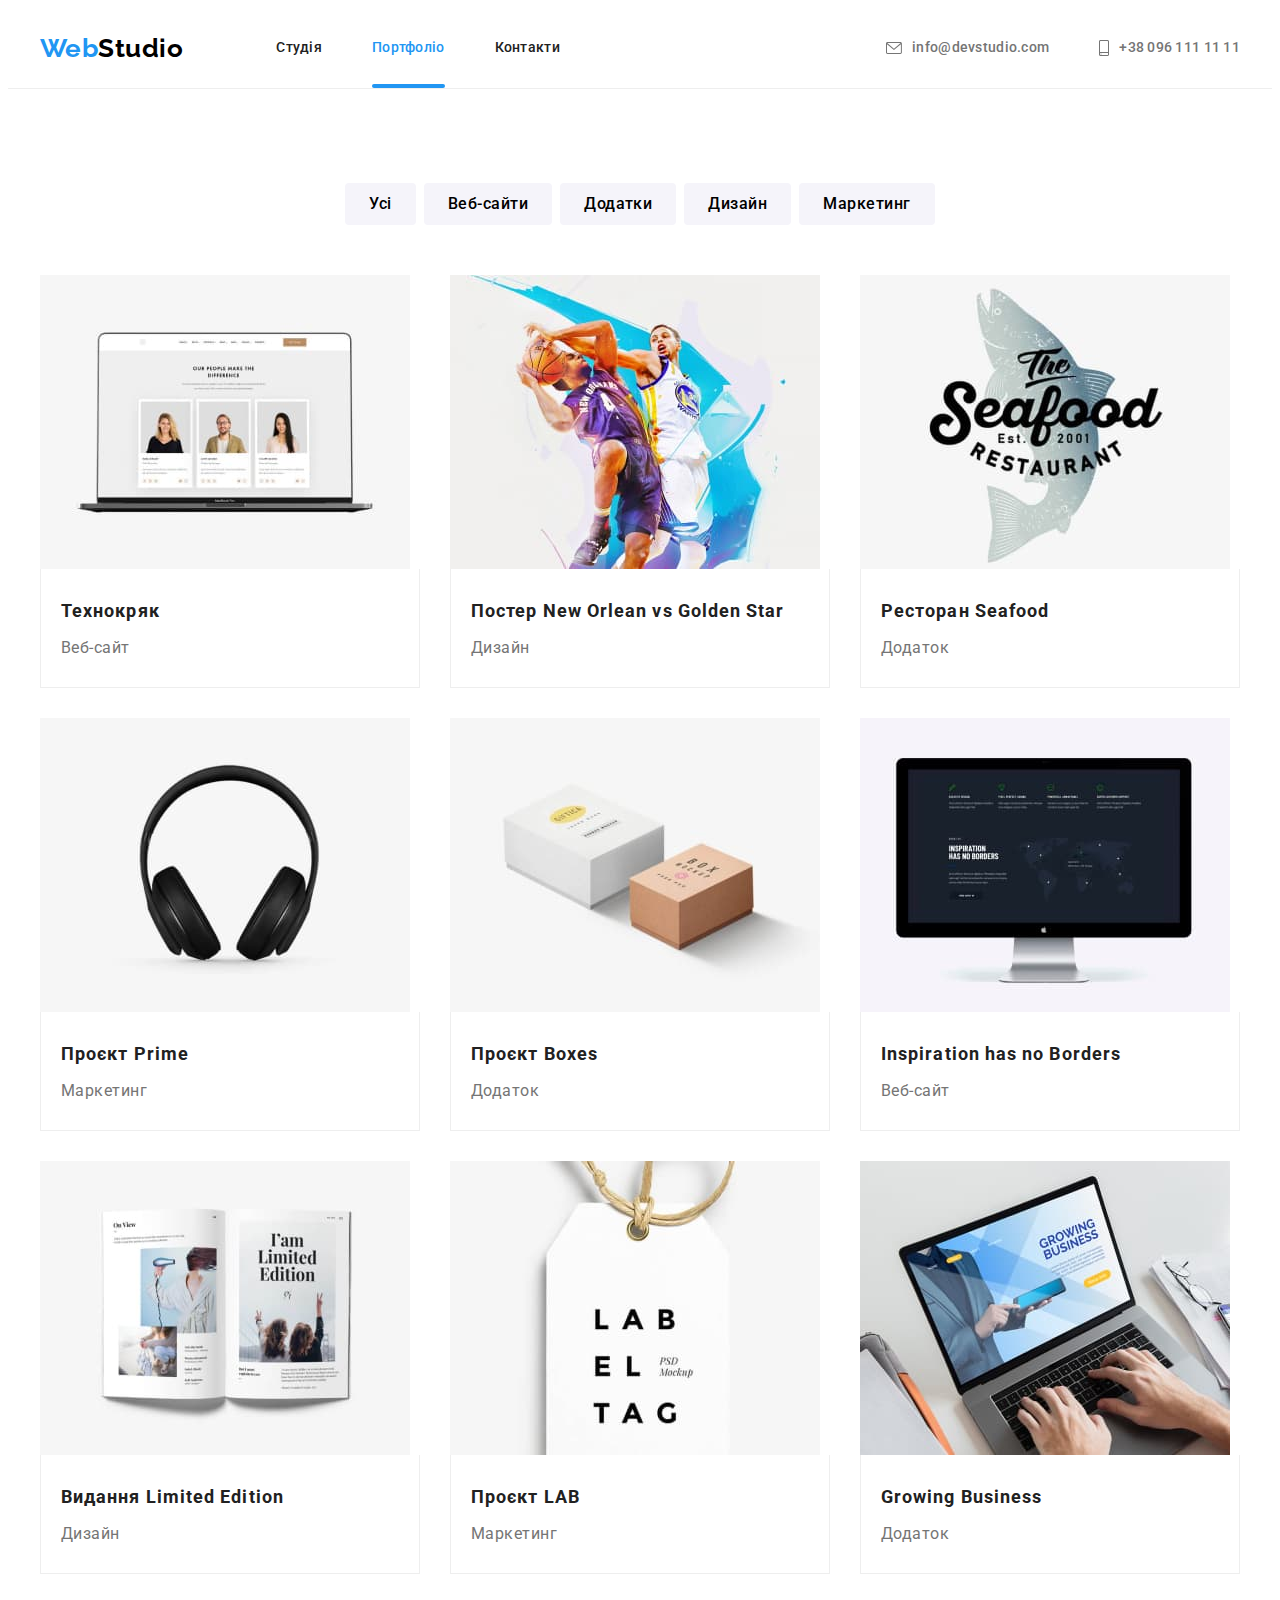
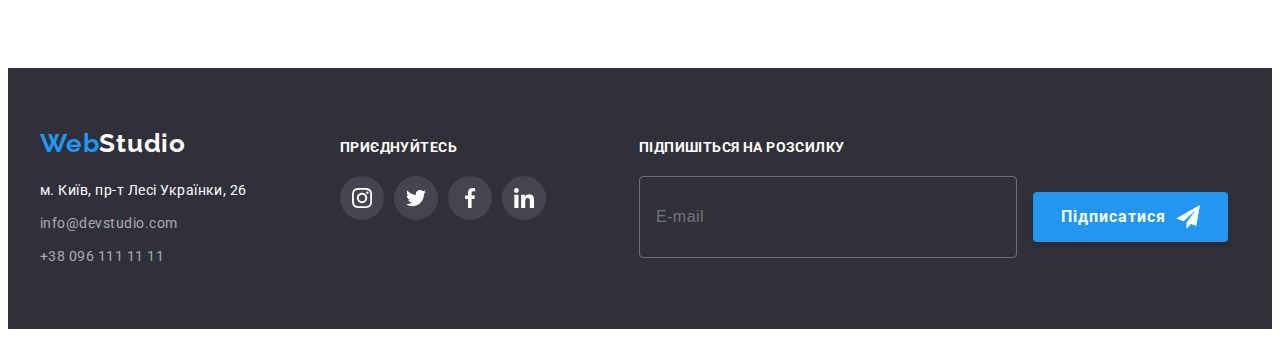
==== portfolio.html @ 362ae3f8 "HW-8" ====
<!DOCTYPE html>
<html lang="uk">
  <head>
    <meta charset="UTF-8" />
    <meta http-equiv="X-UA-Compatible" content="IE=edge" />
    <meta name="viewport" content="width=device-width, initial-scale=1.0" />
    <title>Портфоліо</title>
    <link rel="preconnect" href="https://fonts.gstatic.com" crossorigin />
    <link
      href="https://fonts.googleapis.com/css2?family=Raleway:wght@400;700&family=Roboto:wght@400;500;700;900&display=swap"
      rel="stylesheet"
    />
    <link
      rel="stylesheet"
      href="https://cdnjs.cloudflare.com/ajax/libs/modern-normalize/1.1.0/modern-normalize.min.css"
      integrity="sha512-wpPYUAdjBVSE4KJnH1VR1HeZfpl1ub8YT/NKx4PuQ5NmX2tKuGu6U/JRp5y+Y8XG2tV+wKQpNHVUX03MfMFn9Q=="
      crossorigin="anonymous"
      referrerpolicy="no-referrer"
    />
    <!-- <link rel="stylesheet" href="./css/styles.css" /> -->
    <link rel="stylesheet" href="./css/main.min.css">
  </head>
  <body>
    <header class="header portfolio-header">
      <div class="container main-nav">
        <nav class="site-nav">
          <a href="./index.html" class="logo-header"
            ><span class="logo-web">Web</span>Studio</a
          >
          <ul class="nav-list list">
            <li class="nav-item">
              <a href="./index.html" class="link">Студія</a>
            </li>
            <li class="nav-item">
              <a href="./portfolio.html" class="link current-page current"
                >Портфоліо</a
              >
            </li>
            <li class="nav-item"><a href="#" class="link">Контакти</a></li>
          </ul>
        </nav>

        <ul class="contact-nav list">
          <li class="con-nav-item icon-mail">
            <a href="mailto:info@devstudio.com" class="contact-link link">
              <svg class="contact-icon-mail" width="16" height="12">
                <use href="./images/icons.svg#icon-envelope"></use>
              </svg>
              info@devstudio.com</a
            >
          </li>
          <li class="con-nav-item icon-phone">
            <a href="tel:+380961111111" class="contact-link link">
              <svg class="contact-icon-phone" width="10" height="16">
                <use href="./images/icons.svg#icon-smartphone"></use>
              </svg>
              +38 096 111 11 11</a
            >
          </li>
        </ul>
      </div>
    </header>

    <main>
      <section class="portfolio">
        <div class="container">
          <h1 class="visually-hidden">portfolio</h1>
          <ul class="portfolio-list-btn list">
            <li class="portfolio-item-btn">
              <button type="button" class="portfolio-btn">Усі</button>
            </li>
            <li class="portfolio-item-btn">
              <button type="button" class="portfolio-btn">Веб-сайти</button>
            </li>
            <li class="portfolio-item-btn">
              <button type="button" class="portfolio-btn">Додатки</button>
            </li>
            <li class="portfolio-item-btn">
              <button type="button" class="portfolio-btn">Дизайн</button>
            </li>
            <li class="portfolio-item-btn">
              <button type="button" class="portfolio-btn">Маркетинг</button>
            </li>
          </ul>
          <ul class="portfolio-list list">
            <li class="portfolio-item">
              <a href="#" class="portfolio-link">
                <div class="portfolio-text-wrap">
                  <img
                    src="./images/portfolio_jpeg_1.jpg"
                    alt="Фото ноутбука з відкритим сайтом"
                    width="370"
                    height="294"
                  />
                  <p class="portfolio-text-item">
                    Ресурс пропонує комплексні пропозиції з різним рівнем
                    функціоналу та сервісів. Все це дозволить відвідувачу
                    отримати вичерпні відомості про компанію чи приватну особу.
                  </p>
                </div>
                <div class="img-description">
                  <h2 class="portfolio-title">Технокряк</h2>
                  <p class="portfolio-text">Веб-сайт</p>
                </div>
              </a>
            </li>
            <li class="portfolio-item">
              <a href="#" class="portfolio-link">
                <div class="portfolio-text-wrap">
                  <img
                    src="./images/portfolio_jpeg_2.jpg"
                    alt="Фото граючих баскетболистів"
                    width="370"
                    height="294"
                  />
                  <p class="portfolio-text-item">
                    Ресурс пропонує комплексні пропозиції з різним рівнем
                    функціоналу та сервісів. Все це дозволить відвідувачу
                    отримати вичерпні відомості про компанію чи приватну особу.
                  </p>
                </div>

                <div class="img-description">
                  <h2 class="portfolio-title">
                    Постер <span lang="en">New Orlean vs Golden Star</span>
                  </h2>
                  <p class="portfolio-text">Дизайн</p>
                </div>
              </a>
            </li>
            <li class="portfolio-item">
              <a href="#" class="portfolio-link">
                <div class="portfolio-text-wrap">
                  <img
                    src="./images/portfolio_jpeg_3.jpg"
                    alt="Фото бренда Seafood"
                    width="370"
                    height="294"
                  />
                  <p class="portfolio-text-item">
                    Ресурс пропонує комплексні пропозиції з різним рівнем
                    функціоналу та сервісів. Все це дозволить відвідувачу
                    отримати вичерпні відомості про компанію чи приватну особу.
                  </p>
                </div>

                <div class="img-description">
                  <h2 class="portfolio-title">
                    Ресторан <span lang="en">Seafood</span>
                  </h2>
                  <p class="portfolio-text">Додаток</p>
                </div>
              </a>
            </li>
            <li class="portfolio-item">
              <a href="#" class="portfolio-link">
                <div class="portfolio-text-wrap">
                  <img
                    src="./images/portfolio_jpeg_4.jpg"
                    alt="Фото навушників"
                    width="370"
                    height="294"
                  />
                  <p class="portfolio-text-item">
                    Ресурс пропонує комплексні пропозиції з різним рівнем
                    функціоналу та сервісів. Все це дозволить відвідувачу
                    отримати вичерпні відомості про компанію чи приватну особу.
                  </p>
                </div>

                <div class="img-description">
                  <h2 class="portfolio-title">
                    Проєкт <span lang="en">Prime</span>
                  </h2>
                  <p class="portfolio-text">Маркетинг</p>
                </div>
              </a>
            </li>
            <li class="portfolio-item">
              <a href="#" class="portfolio-link">
                <div class="portfolio-text-wrap">
                  <img
                    src="./images/portfolio_jpeg_5.jpg"
                    alt="Фото коробок"
                    width="370"
                    height="294"
                  />
                  <p class="portfolio-text-item">
                    Ресурс пропонує комплексні пропозиції з різним рівнем
                    функціоналу та сервісів. Все це дозволить відвідувачу
                    отримати вичерпні відомості про компанію чи приватну особу.
                  </p>
                </div>

                <div class="img-description">
                  <h2 class="portfolio-title">
                    Проєкт <span lang="en">Boxes</span>
                  </h2>
                  <p class="portfolio-text">Додаток</p>
                </div>
              </a>
            </li>
            <li class="portfolio-item">
              <a href="#" class="portfolio-link">
                <div class="portfolio-text-wrap">
                  <img
                    src="./images/portfolio_jpeg_6.jpg"
                    alt="Фото монитора Apple"
                    width="370"
                    height="294"
                  />
                  <p class="portfolio-text-item">
                    Ресурс пропонує комплексні пропозиції з різним рівнем
                    функціоналу та сервісів. Все це дозволить відвідувачу
                    отримати вичерпні відомості про компанію чи приватну особу.
                  </p>
                </div>

                <div class="img-description">
                  <h2 lang="en" class="portfolio-title">
                    Inspiration has no Borders
                  </h2>
                  <p class="portfolio-text">Веб-сайт</p>
                </div>
              </a>
            </li>
            <li class="portfolio-item">
              <a href="#" class="portfolio-link">
                <div class="portfolio-text-wrap">
                  <img
                    src="./images/portfolio_jpeg_7.jpg"
                    alt="Фото відкритої книги"
                    width="370"
                    height="294"
                  />
                  <p class="portfolio-text-item">
                    Ресурс пропонує комплексні пропозиції з різним рівнем
                    функціоналу та сервісів. Все це дозволить відвідувачу
                    отримати вичерпні відомості про компанію чи приватну особу.
                  </p>
                </div>

                <div class="img-description">
                  <h2 class="portfolio-title">
                    Видання <span lang="en">Limited Edition</span>
                  </h2>
                  <p class="portfolio-text">Дизайн</p>
                </div>
              </a>
            </li>
            <li class="portfolio-item">
              <a href="#" class="portfolio-link">
                <div class="portfolio-text-wrap">
                  <img
                    src="./images/portfolio_jpeg_8.jpg"
                    alt="Фото бирки"
                    width="370"
                    height="294"
                  />
                  <p class="portfolio-text-item">
                    Ресурс пропонує комплексні пропозиції з різним рівнем
                    функціоналу та сервісів. Все це дозволить відвідувачу
                    отримати вичерпні відомості про компанію чи приватну особу.
                  </p>
                </div>

                <div class="img-description">
                  <h2 class="portfolio-title">
                    Проєкт <span lang="en">LAB</span>
                  </h2>
                  <p class="portfolio-text">Маркетинг</p>
                </div>
              </a>
            </li>
            <li class="portfolio-item">
              <a href="#" class="portfolio-link">
                <div class="portfolio-text-wrap">
                  <img
                    src="./images/portfolio_jpeg_9.jpg"
                    alt="Фото ноутбука"
                    width="370"
                    height="294"
                  />
                  <p class="portfolio-text-item">
                    Ресурс пропонує комплексні пропозиції з різним рівнем
                    функціоналу та сервісів. Все це дозволить відвідувачу
                    отримати вичерпні відомості про компанію чи приватну особу.
                  </p>
                </div>

                <div class="img-description">
                  <h2 lang="en" class="portfolio-title">Growing Business</h2>
                  <p class="portfolio-text">Додаток</p>
                </div>
              </a>
            </li>
          </ul>
        </div>
      </section>
    </main>
    <footer class="footer">
      <div class="container footer-container">
        <div>
          <a href="/" class="logo-footer">
            <span class="logo-web">Web</span>Studio
          </a>
          <address class="address">
            <ul class="address-list list">
              <li class="address-item">
                <a
                  href="https://goo.gl/maps/CPtrU1FHBa2aNyZL9"
                  target="_blank"
                  rel="noopener noreferrer nofollow"
                  class="item-address effect"
                  >м. Київ, пр-т Лесі Українки, 26</a
                >
              </li>
              <li class="address-item">
                <a href="mailto:info@devstudio.com" class="item-mail effect"
                  >info@devstudio.com</a
                >
              </li>
              <li class="address-item">
                <a href="tel:+380961111111" class="item-phone effect"
                  >+38 096 111 11 11</a
                >
              </li>
            </ul>
          </address>
        </div>

        <div class="invitation">
          <h2 class="invitation-title">приєднуйтесь</h2>
          <ul class="invitation-soc-list list">
            <li class="invitation-soc-item">
              <a href="" class="invitation-soc-link link">
                <svg class="invitation-soc-icon" width="20" height="20">
                  <use href="./images/icons.svg#icon-instagram"></use>
                </svg>
              </a>
            </li>
            <li class="invitation-soc-item">
              <a href="" class="invitation-soc-link link">
                <svg class="invitation-soc-icon" width="20" height="20">
                  <use href="./images/icons.svg#icon-twitter"></use>
                </svg>
              </a>
            </li>
            <li class="invitation-soc-item">
              <a href="" class="invitation-soc-link link">
                <svg class="invitation-soc-icon" width="20" height="20">
                  <use href="./images/icons.svg#icon-facebook"></use>
                </svg>
              </a>
            </li>
            <li class="invitation-soc-item">
              <a href="" class="invitation-soc-link link">
                <svg class="invitation-soc-icon" width="20" height="20">
                  <use href="./images/icons.svg#icon-linkedin"></use>
                </svg>
              </a>
            </li>
          </ul>
        </div>
        <div class="signUp">
          <p class="signUp-title">підпишіться на розсилку</p>
          <form>
            <input type="email" placeholder="E-mail" class="signUp-input" />
            <button type="submit" class="signUp-btn">
              Підписатися
              <svg class="signUp-icon" width="24" height="24">
                <use href="./images/icons.svg#icon-send"></use>
              </svg>
            </button>
          </form>
        </div>
      </div>
    </footer>
  </body>
</html>
---- css/main.min.css ----
:root{--title-text-color: #212121;--ptimary-text-color: #757575;--accent-color: #2196f3;--a-color-black: #000000;--a-color-white: #ffffff;--team-bg-color: #f5f4fa;--button-hov-foc-color: #188ce8;--button-color-white: #ffffff;--btn-bgc-portfolio: #f5f4fa;--footer-hero-background-color: #2f303a;--hero-bg-color: #c4c4c4;--footer-color-contact: rgba(255, 255, 255, 0.6);--border-color-portfolio: #eeeeee;--background-svg-color: #f5f4fa;--customers-color: #afb1b8;--invitation-bg-color: rgba(255, 255, 255, 0.1);--invitation-icon-color: #ffffff}p,h1,h2,h3,h4,h5,h6{margin:0}ul,ol{margin:0;padding-left:0}button{cursor:pointer}address{font-style:normal}img{display:block;max-width:100%}body{font-family:"Roboto",sans-serif;letter-spacing:.03em;background-color:var(--a-color-white);color:var(--ptimary-text-color)}.list{list-style:none;-webkit-text-decoration:dashed;text-decoration:dashed}.container{width:1200px;margin:0 auto;padding-left:15px;padding-right:15px}.section-width{min-width:1200px}.visually-hidden{position:absolute;width:1px;height:1px;margin:-1px;border:0;padding:0;white-space:nowrap;-webkit-clip-path:inset(100%);clip-path:inset(100%);clip:rect(0 0 0 0);overflow:hidden}.main-nav{display:flex;align-items:center}.site-nav{display:flex;align-items:center}.logo-header{font-family:"Raleway",sans-serif;font-weight:700;font-size:26px;line-height:1.19;text-decoration:none;color:var(--a-color-black)}.logo-web{color:var(--accent-color)}.nav-list{position:relative;display:flex;margin-left:93px}.nav-list .nav-item+.nav-item{margin-left:50px}.nav-list .link.current{color:var(--accent-color)}.nav-list .link:hover,.nav-list .link:focus{color:var(--accent-color)}.nav-item .link{display:block;padding-top:32px;padding-bottom:32px;font-weight:500;font-size:14px;line-height:1.14;letter-spacing:.02em;text-decoration:none;color:var(--title-text-color)}.contact-nav{display:flex;margin-left:auto}.contact-nav .con-nav-item+.con-nav-item{margin-left:50px}.contact-nav .link:hover,.contact-nav .link:focus{color:var(--accent-color);transform:translateY(0);transition:transform 250ms cubic-bezier(0.4, 0, 0.2, 1)}.contact-link{display:flex;align-items:center;padding-top:32px;padding-bottom:32px;font-weight:500;font-size:14px;line-height:1.14;letter-spacing:.02em;text-decoration:none;color:inherit;transition:color 250ms cubic-bezier(0.4, 0, 0.2, 1)}.contact-icon-mail,.contact-icon-phone{fill:currentColor;margin-right:10px}.current-page{position:relative;display:block}.link.current::after{position:absolute;left:0;bottom:0;content:"";width:100%;height:4px;background-color:var(--accent-color);border-radius:2px}.hero{margin:0 auto;padding-top:200px;padding-bottom:200px;background-image:linear-gradient(to right, rgba(47, 48, 58, 0.4), rgba(47, 48, 58, 0.4)),url("../images/Img1.jpg");max-width:1600px;background-position:center;background-repeat:no-repeat;background-size:cover;background-color:var(--hero-bg-color);text-align:center}.hero-container{max-width:696px}.hero-title{font-weight:900;font-size:44px;line-height:1.36;letter-spacing:.06em;text-transform:uppercase;color:var(--a-color-white)}.hero-button{border-radius:4px;border-color:rgba(0,0,0,0);padding:10px 32px;margin-top:30px;font-family:inherit;font-weight:700;font-size:16px;line-height:1.88;text-align:center;letter-spacing:.06em;background-color:var(--accent-color);box-shadow:0px 4px 4px rgba(0,0,0,.15);color:var(--button-color-white);cursor:pointer;transition:background-color 250ms cubic-bezier(0.4, 0, 0.2, 1)}.hero-button:hover,.hero-button:focus{background-color:var(--button-hov-foc-color)}.description{padding-top:94px}.description-list{gap:30px;display:flex;flex-wrap:nowrap}.description-item{flex-basis:calc((100% - 90px)/4)}.description-icon-size{margin-bottom:30px;width:270px;height:120px;border-radius:4px;background-size:70px;background-repeat:no-repeat;background-position:center;background-color:var(--background-svg-color);display:flex;align-items:center;justify-content:center}.description-title{margin-bottom:10px;font-weight:700;font-size:14px;line-height:1.14;text-transform:uppercase;color:var(--title-text-color)}.description-text{font-size:14px;line-height:1.71;color:var(--ptimary-text-color)}.img-description{padding:24px 20px;border-left:1px solid var(--border-color-portfolio);border-bottom:1px solid var(--border-color-portfolio);border-right:1px solid var(--border-color-portfolio)}.direction{padding:94px 0}.direction-list{display:flex;gap:30px}.direction-item,.portfolio-item{flex-basis:calc((100% - 60px)/3)}.direction-title{margin-bottom:50px;font-weight:700;font-size:36px;line-height:1.16;text-align:center;color:var(--title-text-color)}.direction-text-wrap{position:relative}.direction-text-item{position:absolute;bottom:0;font-weight:700;font-size:14px;line-height:1.14;text-align:center;letter-spacing:.03em;text-transform:uppercase;padding-top:27px;padding-bottom:27px;color:#fff;background:rgba(47,48,58,.8);height:70px;width:100%}.team{background:var(--team-bg-color);padding:94px 0}.team-title{margin-bottom:50px;font-weight:700;font-size:36px;line-height:1.16;text-align:center;color:var(--title-text-color)}.team-list{display:flex;gap:30px}.team-item{background:var(--a-color-white);box-shadow:0px 1px 3px rgba(0,0,0,.12),0px 1px 1px rgba(0,0,0,.14),0px 2px 1px rgba(0,0,0,.2);border-radius:0px 0px 4px 4px}.team-description{padding:30px 0}.team-member-name{font-weight:500;font-size:16px;line-height:1.18;text-align:center;color:var(--title-text-color)}.team-function{margin-top:10px;font-size:16px;line-height:1.18;text-align:center;color:var(--ptimary-text-color);margin-bottom:16px}.team-soc-list{display:flex;justify-content:center;gap:10px}.team-soc-item{width:44px;height:44px}.team-soc-link{width:100%;height:100%;border-radius:50%;display:flex;align-items:center;justify-content:center;transition:background-color 250ms cubic-bezier(0.4, 0, 0.2, 1)}.team-soc-link:hover,.team-soc-link:focus{background-color:var(--accent-color)}.team-soc-icon{fill:var(--customers-color);transition:fill 250ms cubic-bezier(0.4, 0, 0.2, 1)}.team-soc-link:hover .team-soc-icon,.team-soc-link:focus .team-soc-icon{fill:var(--a-color-white)}.customers{padding:94px 0}.customers-title{margin-bottom:50px;font-weight:700;font-size:36px;line-height:1.16;text-align:center;color:var(--title-text-color)}.customers-list{display:flex;gap:30px}.customers-item{width:calc((100% - 170px)/6);height:92px}.customers-icon{fill:var(--customers-color);transition:fill 250ms cubic-bezier(0.4, 0, 0.2, 1)}.customers-link:hover .customers-icon,.customers-link:focus .customers-icon{fill:var(--accent-color)}.customers-link{width:100%;height:100%;border:1px solid var(--customers-color);border-radius:5px;display:flex;align-items:center;justify-content:center;transition:border-color 250ms cubic-bezier(0.4, 0, 0.2, 1)}.customers-link:hover,.customers-link:focus{border-color:var(--accent-color)}.logo-footer{display:block;margin-bottom:20px;font-family:"Raleway",sans-serif;text-decoration:none;color:var(--a-color-white);font-weight:700;font-size:26px;line-height:1.19;letter-spacing:.03em}.footer{background:var(--footer-hero-background-color)}.footer .container{padding:60px 0}.footer-container{display:flex;align-items:baseline}.address-item:nth-child(2){margin:9px 0}.item-address{font-size:14px;font-style:normal;line-height:1.71;text-decoration:none;color:var(--a-color-white);transition:color 250ms cubic-bezier(0.4, 0, 0.2, 1)}.address-item .effect:hover,.address-item .effect:focus{color:var(--accent-color)}.item-mail,.item-phone{font-size:14px;font-style:normal;line-height:1.71;text-decoration:none;color:var(--footer-color-contact);transition:color 250ms cubic-bezier(0.4, 0, 0.2, 1)}.invitation-title{margin-bottom:20px;font-weight:700;font-size:14px;line-height:1.14;letter-spacing:.03em;text-transform:uppercase;color:#fff}.invitation{margin-left:93px}.invitation-soc-list{display:flex;justify-content:center;gap:10px}.invitation-soc-item{width:44px;height:44px}.invitation-soc-link{display:block;width:100%;height:100%;border-radius:50%;background:var(--invitation-bg-color);display:flex;align-items:center;justify-content:center;transition:background-color 250ms cubic-bezier(0.4, 0, 0.2, 1)}.invitation-soc-icon{fill:var(--invitation-icon-color);transition:fill 250ms cubic-bezier(0.4, 0, 0.2, 1)}.invitation-soc-link:hover,.invitation-soc-link:focus{background-color:var(--accent-color)}.signUp{margin-left:93px}.signUp-title{margin-bottom:20px;font-weight:700;font-size:14px;line-height:1.14;letter-spacing:.03em;text-transform:uppercase;color:#fff}.signUp-input{align-items:center;font-weight:400;font-size:16px;line-height:1.25;letter-spacing:.03em;min-width:358px;height:50px;margin-right:12px;border:1px solid rgba(255,255,255,.3);background-color:rgba(0,0,0,0);border-radius:4px;padding-left:16px;padding-top:15px;padding-bottom:15px;color:rgba(255,255,255,.6)}.signUp-input:focus{outline:rgba(0,0,0,0)}.signUp-btn{position:relative;border-radius:4px;border-color:rgba(0,0,0,0);border:none;padding:10px 62px 10px 28px;font-family:inherit;font-weight:700;font-size:16px;line-height:1.88;text-align:center;letter-spacing:.06em;background-color:var(--accent-color);box-shadow:0px 4px 4px rgba(0,0,0,.15);color:var(--button-color-white);cursor:pointer;transition:background-color 250ms cubic-bezier(0.4, 0, 0.2, 1)}.signUp-btn:hover,.signUp-btn:focus{background-color:var(--button-hov-foc-color)}.signUp-icon{position:absolute;margin-left:10px;top:50%;transform:translateY(-50%);fill:var(--a-color-white)}.portfolio{padding:94px 0}.portfolio-header{border-bottom:1px solid var(--border-color-portfolio)}.portfolio-list-btn{gap:8px;display:flex;justify-content:center;margin-bottom:50px}.portfolio-btn{padding:6px 22px;flex-basis:calc((100% - 32px)/5);font-family:inherit;font-weight:500;font-size:16px;line-height:1.62;letter-spacing:.03em;text-align:center;background-color:var(--btn-bgc-portfolio);border-color:rgba(0,0,0,0);border-radius:4px;cursor:pointer;transition:background-color 250ms cubic-bezier(0.4, 0, 0.2, 1),box-shadow 250ms cubic-bezier(0.4, 0, 0.2, 1),color 250ms cubic-bezier(0.4, 0, 0.2, 1)}.portfolio-btn:hover,.portfolio-btn:focus{color:var(--a-color-white);background:var(--accent-color);box-shadow:0px 3px 1px rgba(0,0,0,.1),0px 1px 2px rgba(0,0,0,.08),0px 2px 2px rgba(0,0,0,.12)}.portfolio-list{gap:30px;display:flex;flex-wrap:wrap}.portfolio-link{text-decoration:none;display:block;transition:box-shadow 250ms cubic-bezier(0.4, 0, 0.2, 1)}.portfolio-link:hover,.portfolio-link:focus{box-shadow:0px 1px 1px rgba(0,0,0,.12),0px 4px 4px rgba(0,0,0,.06),1px 4px 6px rgba(0,0,0,.16)}.portfolio-title{margin-bottom:4px;font-weight:700;font-size:18px;line-height:2;letter-spacing:.06em;color:var(--title-text-color)}.portfolio-text{font-size:16px;line-height:1.88;color:var(--ptimary-text-color)}.portfolio-text-wrap{position:relative;overflow:hidden}.portfolio-text-item{position:absolute;top:0;padding:63px 24px;font-size:18px;line-height:1.56;letter-spacing:.03em;color:#fff;background:rgba(33,150,243,.9);height:100%;transform:translateY(100%);transition:transform 250ms cubic-bezier(0.4, 0, 0.2, 1)}.portfolio-link:hover .portfolio-text-item,.portfolio-link:focus .portfolio-text-item{transform:translateY(0)}.backdrop{width:100%;height:100%;background:rgba(0,0,0,.2);position:fixed;top:0%;transition:opacity 250ms cubic-bezier(0.4, 0, 0.2, 1),visibility 250ms cubic-bezier(0.4, 0, 0.2, 1)}.modal{position:absolute;top:50%;left:50%;transform:translate(-50%, -50%) scale(1);transition:transform 250ms cubic-bezier(0.4, 0, 0.2, 1);width:528px;min-height:581px;padding:40px;background:#fff;border-radius:4px}.backdrop.is-hidden .modal{transform:translate(-50%, -50%) scale(0)}.modal-close{width:30px;height:30px;background-color:rgba(0,0,0,0);border:1px solid rgba(0,0,0,.1);border-radius:50%;position:absolute;right:8px;top:8px;display:flex;align-items:center;justify-content:center;transition:fill 250ms cubic-bezier(0.4, 0, 0.2, 1)}.modal-close:hover,.modal-close:focus{fill:var(--accent-color)}.backdrop.is-hidden{opacity:0;visibility:hidden;pointer-events:none}.modal-title{font-weight:700;font-size:20px;line-height:1.15;text-align:center;letter-spacing:.03em;color:#212121;margin-bottom:12px}.input-label{font-size:12px;line-height:1.16;letter-spacing:.01em;color:var(--ptimary-text-color)}.input-label span{display:block;margin-bottom:4px}.modal-field{margin-bottom:10px}.modal-field:nth-child(4){margin-bottom:20px}.modal-field:nth-child(5){margin-bottom:0}.input-wrap{position:relative}.modal-input-icon{position:absolute;left:12px;top:50%;transform:translateY(-50%);fill:var(--title-text-color);transition:fill 250ms cubic-bezier(0.4, 0, 0.2, 1)}.modal-input-icon:hover,.modal-input-icon:focus{fill:var(--accent-color)}.modal-input{width:100%;height:40px;border:1px solid rgba(33,33,33,.2);border-radius:4px;font-style:12px;color:var(--a-color-black);padding-left:40px;outline:rgba(0,0,0,0);transition:border-color 250ms cubic-bezier(0.4, 0, 0.2, 1)}.modal-input:hover,.modal-input:focus{border-color:var(--accent-color)}.modal-input:hover+.modal-input-icon,.modal-input:focus+.modal-input-icon{fill:var(--accent-color)}.modal-feedback{display:block;width:100%;height:120px;border:1px solid rgba(33,33,33,.2);border-radius:4px;padding:12px 16px;resize:none}.modal-feedback::-moz-placeholder{font-size:12px;line-height:1.16;letter-spacing:.01em;color:rgba(117,117,117,.5)}.modal-feedback:-ms-input-placeholder{font-size:12px;line-height:1.16;letter-spacing:.01em;color:rgba(117,117,117,.5)}.modal-feedback::placeholder{font-size:12px;line-height:1.16;letter-spacing:.01em;color:rgba(117,117,117,.5)}.modal-feedback:hover,.modal-feedback:focus{border-color:var(--accent-color)}.check-rules,.rules-btn{display:flex;justify-content:center}.user-rules-text{font-size:14px;line-height:1.17;letter-spacing:.03em;color:var(--ptimary-text-color);display:flex}.user-rules-text::before{content:"";width:16px;height:15px;border:2px solid var(--a-color-black);border-radius:3px;margin-right:5px}.user-rules-link{padding-left:3px;color:var(--accent-color)}.user-rules:checked+.user-rules-text::before{background-color:var(--accent-color);border-color:rgba(0,0,0,0);background-image:url(../images/check.svg);background-repeat:no-repeat}.user-rules:focus+.user-rules-text::before{border-color:var(--accent-color)}.user-rules-btn{border-radius:4px;border-color:rgba(0,0,0,0);padding:10px 52px;font-family:inherit;font-weight:700;font-size:16px;line-height:1.88;letter-spacing:.06em;text-align:center;background-color:var(--accent-color);box-shadow:0px 4px 4px rgba(0,0,0,.15);color:var(--button-color-white);cursor:pointer;transition:background-color 250ms cubic-bezier(0.4, 0, 0.2, 1)}.user-rules-btn:hover,.user-rules-btn:focus{background-color:var(--button-hov-foc-color)}.rules-btn{margin-top:30px}/*# sourceMappingURL=main.min.css.map */
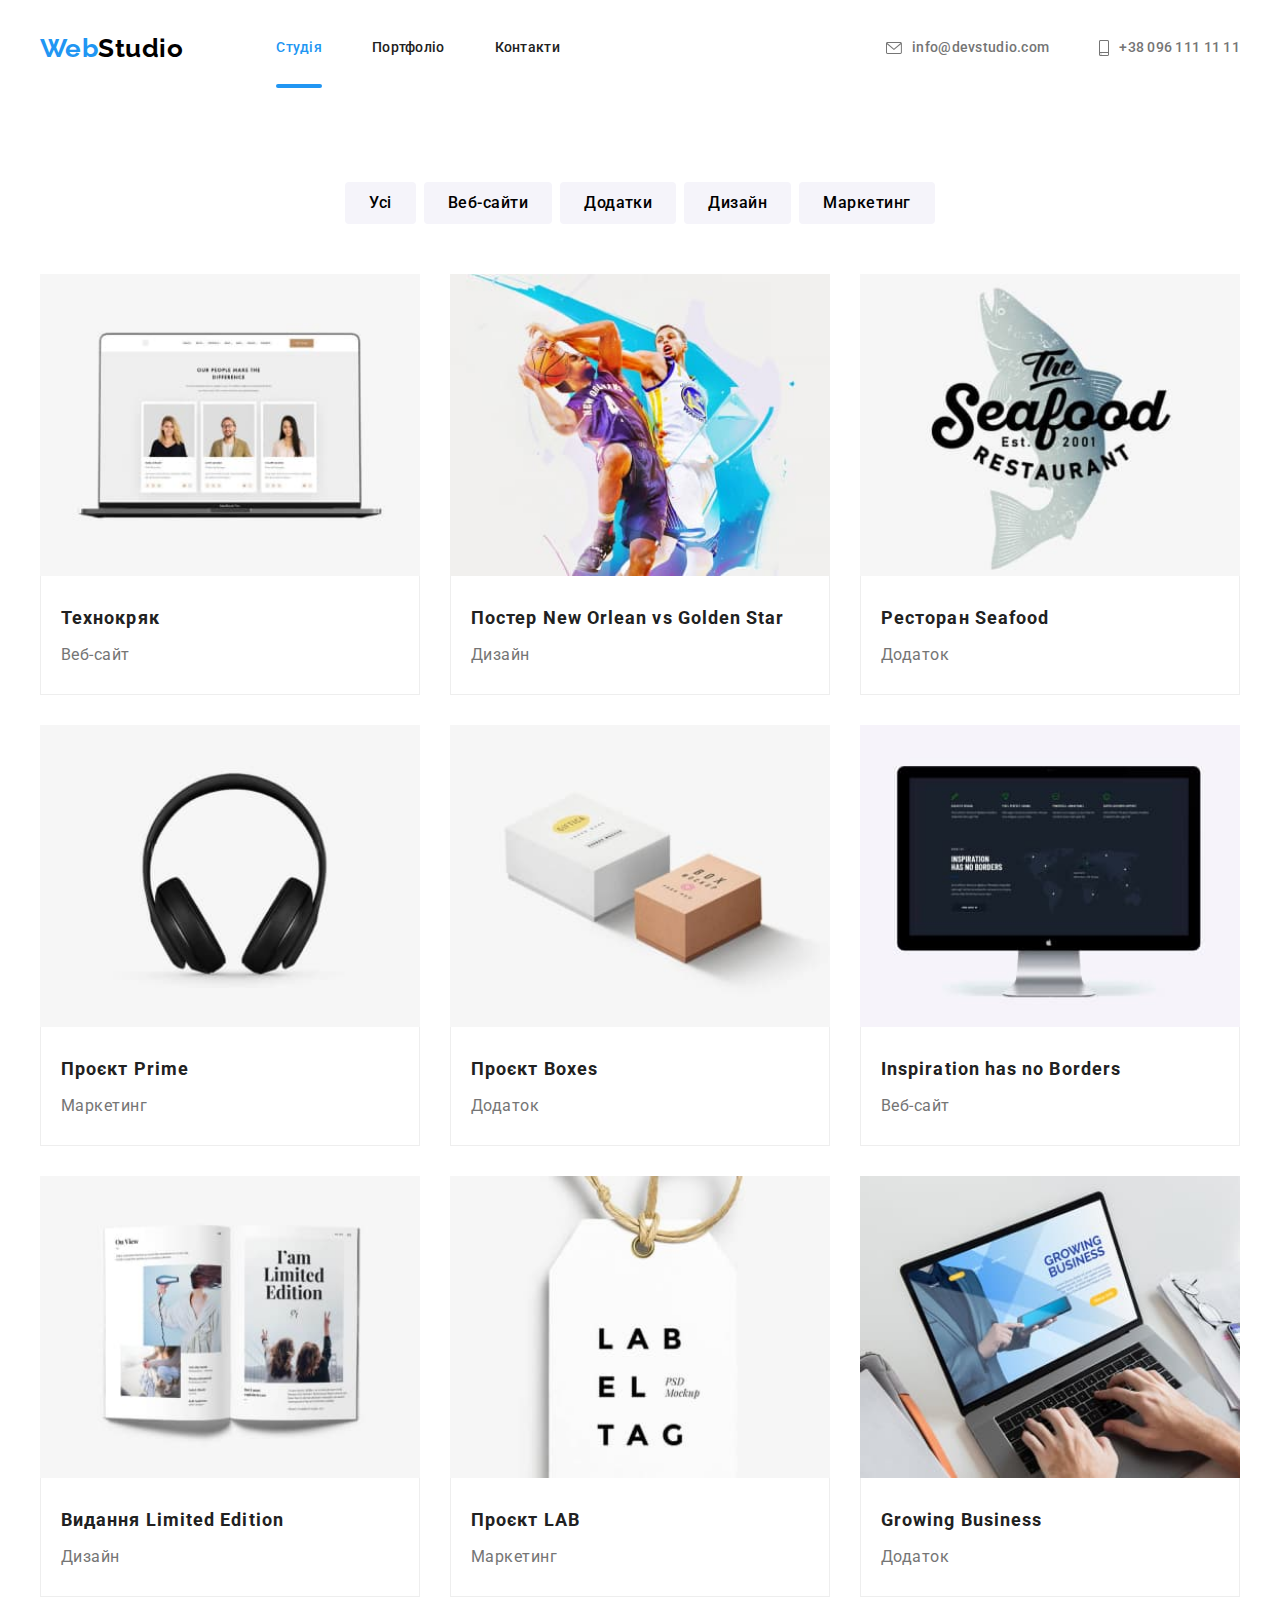
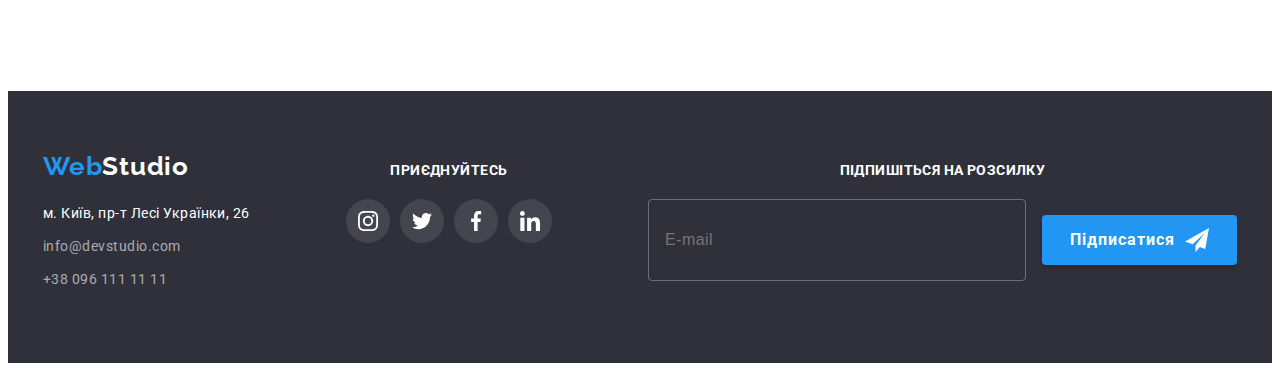
==== commit ac7b0d4c: "HW-8" ====
--- a/portfolio.html
+++ b/portfolio.html
@@ -20,44 +20,136 @@
     <!-- <link rel="stylesheet" href="./css/styles.css" /> -->
     <link rel="stylesheet" href="./css/main.min.css">
   </head>
+
   <body>
-    <header class="header portfolio-header">
-      <div class="container main-nav">
-        <nav class="site-nav">
-          <a href="./index.html" class="logo-header"
-            ><span class="logo-web">Web</span>Studio</a
-          >
-          <ul class="nav-list list">
-            <li class="nav-item">
-              <a href="./index.html" class="link">Студія</a>
-            </li>
-            <li class="nav-item">
-              <a href="./portfolio.html" class="link current-page current"
-                >Портфоліо</a
+    <header class="header section-widht">
+      <div class="container">
+        <div class="main-nav">
+          <nav class="site-nav">
+            <a href="./index.html" class="logo-header"
+              ><span class="logo-web">Web</span>Studio</a
+            >
+            <ul class="nav-list list">
+              <li class="nav-item">
+                <a href="./index.html" class="link current-page current"
+                  >Студія</a
+                >
+              </li>
+              <li class="nav-item">
+                <a href="./portfolio.html" class="link">Портфоліо</a>
+              </li>
+              <li class="nav-item"><a href="#" class="link">Контакти</a></li>
+            </ul>
+          </nav>
+          <ul class="contact-nav list">
+            <li class="con-nav-item icon-mail">
+              <a href="mailto:info@devstudio.com" class="contact-link link">
+                <svg class="contact-icon-mail" width="14" height="10">
+                  <use href="./images/icons.svg#icon-envelope"></use>
+                </svg>
+                info@devstudio.com</a
               >
             </li>
-            <li class="nav-item"><a href="#" class="link">Контакти</a></li>
+            <li class="con-nav-item icon-phone">
+              <a href="tel:+380961111111" class="contact-link link">
+                <svg class="contact-icon-phone" width="10" height="14">
+                  <use href="./images/icons.svg#icon-smartphone"></use>
+                </svg>
+                +38 096 111 11 11</a
+              >
+            </li>
           </ul>
-        </nav>
-
-        <ul class="contact-nav list">
-          <li class="con-nav-item icon-mail">
-            <a href="mailto:info@devstudio.com" class="contact-link link">
-              <svg class="contact-icon-mail" width="16" height="12">
-                <use href="./images/icons.svg#icon-envelope"></use>
+          <button type="button" class="menu-open" data-menu-open>
+            <svg class="menu-open-icon" width="40" height="40">
+              <use href="./images/icons.svg#icon-menu"></use>
+            </svg>
+          </button>
+        </div>
+      </div>
+
+      <!-- Menu -->
+      <div class="mobile-menu is-hidden" data-menu>
+        <div class="container">
+          <div class="mobile-menu-top">
+            <button type="button" class="menu-close" data-menu-close>
+              <svg class="menu-close-icon" width="19" height="19">
+                <use href="./images/icons.svg#icon-close"></use>
               </svg>
-              info@devstudio.com</a
-            >
-          </li>
-          <li class="con-nav-item icon-phone">
-            <a href="tel:+380961111111" class="contact-link link">
-              <svg class="contact-icon-phone" width="10" height="16">
-                <use href="./images/icons.svg#icon-smartphone"></use>
-              </svg>
-              +38 096 111 11 11</a
-            >
-          </li>
-        </ul>
+            </button>
+            <ul class="mobile-menu-list list">
+              <li class="mobile-menu-item">
+                <a
+                  href="./index.html"
+                  class="mobile-menu-link link current-page"
+                  >Студія</a
+                >
+              </li>
+              <li class="mobile-menu-item">
+                <a href="./portfolio.html" class="mobile-menu-link link"
+                  >Портфоліо</a
+                >
+              </li>
+              <li class="mobile-menu-item">
+                <a href="#" class="mobile-menu-link link">Контакти</a>
+              </li>
+            </ul>
+          </div>
+          <div class="mobile-menu-bottom">
+            <ul class="contact-menu-nav list">
+              <li class="contact-menu-item icon-phone">
+                <a href="tel:+380961111111" class="contact-menu-phone link">
+                  +38 096 111 11 11</a
+                >
+              </li>
+              <li class="contact-menu-item icon-mail">
+                <a
+                  href="mailto:info@devstudio.com"
+                  class="contact-menu-mail link"
+                >
+                  info@devstudio.com</a
+                >
+              </li>
+            </ul>
+            <ul class="mobile-soc-list list">
+              <li class="mobile-soc-item">
+                <a
+                  class="mobile-soc-link"
+                  href=""
+                  target="_blank"
+                  rel="noopener noreferrer nofollow"
+                  >Instagram</a
+                >
+              </li>
+              <li class="mobile-soc-item">
+                <a
+                  class="mobile-soc-link"
+                  href=""
+                  target="_blank"
+                  rel="noopener noreferrer nofollow"
+                  >Twitter</a
+                >
+              </li>
+              <li class="mobile-soc-item">
+                <a
+                  class="mobile-soc-link"
+                  href=""
+                  target="_blank"
+                  rel="noopener noreferrer nofollow"
+                  >Facebook</a
+                >
+              </li>
+              <li class="mobile-soc-item">
+                <a
+                  class="mobile-soc-link"
+                  href=""
+                  target="_blank"
+                  rel="noopener noreferrer nofollow"
+                  >LinkedIn</a
+                >
+              </li>
+            </ul>
+          </div>
+        </div>
       </div>
     </header>
 
@@ -86,12 +178,40 @@
             <li class="portfolio-item">
               <a href="#" class="portfolio-link">
                 <div class="portfolio-text-wrap">
-                  <img
+                  <picture>
+                    <source
+                      srcset="./images/portfolio/portfolio_jpeg_1.jpg"
+                      media="(min-width: 1200px)"
+                    />
+                    <source
+                      srcset="
+                        ./images/team/igor/team-igor-768px-1x.jpg 1x,
+                        ./images/team/igor/team-igor-768px-2x.jpg 2x
+                      "
+                      media="(min-width: 768px)"
+                    />
+    
+                    <source
+                      srcset="
+                        ./images/team/igor/team-igor-480px-1x.jpg 1x,
+                        ./images/team/igor/team-igor-480px-2x.jpg 2x
+                      "
+                      media="(min-width: 320px)"
+                    />
+    
+                    <img
+                    src="./images/portfolio/portfolio_jpeg_1.jpg"
+                    alt="Фото ноутбука з відкритим сайтом"
+                      width="450"
+                      height="450"
+                    />
+                  </picture>
+                  <!-- <img
                     src="./images/portfolio_jpeg_1.jpg"
                     alt="Фото ноутбука з відкритим сайтом"
                     width="370"
                     height="294"
-                  />
+                  /> -->
                   <p class="portfolio-text-item">
                     Ресурс пропонує комплексні пропозиції з різним рівнем
                     функціоналу та сервісів. Все це дозволить відвідувачу
--- a/css/main.min.css
+++ b/css/main.min.css
@@ -1 +1 @@
-:root{--title-text-color: #212121;--ptimary-text-color: #757575;--accent-color: #2196f3;--a-color-black: #000000;--a-color-white: #ffffff;--team-bg-color: #f5f4fa;--button-hov-foc-color: #188ce8;--button-color-white: #ffffff;--btn-bgc-portfolio: #f5f4fa;--footer-hero-background-color: #2f303a;--hero-bg-color: #c4c4c4;--footer-color-contact: rgba(255, 255, 255, 0.6);--border-color-portfolio: #eeeeee;--background-svg-color: #f5f4fa;--customers-color: #afb1b8;--invitation-bg-color: rgba(255, 255, 255, 0.1);--invitation-icon-color: #ffffff}p,h1,h2,h3,h4,h5,h6{margin:0}ul,ol{margin:0;padding-left:0}button{cursor:pointer}address{font-style:normal}img{display:block;max-width:100%}body{font-family:"Roboto",sans-serif;letter-spacing:.03em;background-color:var(--a-color-white);color:var(--ptimary-text-color)}.list{list-style:none;-webkit-text-decoration:dashed;text-decoration:dashed}.container{width:1200px;margin:0 auto;padding-left:15px;padding-right:15px}.section-width{min-width:1200px}.visually-hidden{position:absolute;width:1px;height:1px;margin:-1px;border:0;padding:0;white-space:nowrap;-webkit-clip-path:inset(100%);clip-path:inset(100%);clip:rect(0 0 0 0);overflow:hidden}.main-nav{display:flex;align-items:center}.site-nav{display:flex;align-items:center}.logo-header{font-family:"Raleway",sans-serif;font-weight:700;font-size:26px;line-height:1.19;text-decoration:none;color:var(--a-color-black)}.logo-web{color:var(--accent-color)}.nav-list{position:relative;display:flex;margin-left:93px}.nav-list .nav-item+.nav-item{margin-left:50px}.nav-list .link.current{color:var(--accent-color)}.nav-list .link:hover,.nav-list .link:focus{color:var(--accent-color)}.nav-item .link{display:block;padding-top:32px;padding-bottom:32px;font-weight:500;font-size:14px;line-height:1.14;letter-spacing:.02em;text-decoration:none;color:var(--title-text-color)}.contact-nav{display:flex;margin-left:auto}.contact-nav .con-nav-item+.con-nav-item{margin-left:50px}.contact-nav .link:hover,.contact-nav .link:focus{color:var(--accent-color);transform:translateY(0);transition:transform 250ms cubic-bezier(0.4, 0, 0.2, 1)}.contact-link{display:flex;align-items:center;padding-top:32px;padding-bottom:32px;font-weight:500;font-size:14px;line-height:1.14;letter-spacing:.02em;text-decoration:none;color:inherit;transition:color 250ms cubic-bezier(0.4, 0, 0.2, 1)}.contact-icon-mail,.contact-icon-phone{fill:currentColor;margin-right:10px}.current-page{position:relative;display:block}.link.current::after{position:absolute;left:0;bottom:0;content:"";width:100%;height:4px;background-color:var(--accent-color);border-radius:2px}.hero{margin:0 auto;padding-top:200px;padding-bottom:200px;background-image:linear-gradient(to right, rgba(47, 48, 58, 0.4), rgba(47, 48, 58, 0.4)),url("../images/Img1.jpg");max-width:1600px;background-position:center;background-repeat:no-repeat;background-size:cover;background-color:var(--hero-bg-color);text-align:center}.hero-container{max-width:696px}.hero-title{font-weight:900;font-size:44px;line-height:1.36;letter-spacing:.06em;text-transform:uppercase;color:var(--a-color-white)}.hero-button{border-radius:4px;border-color:rgba(0,0,0,0);padding:10px 32px;margin-top:30px;font-family:inherit;font-weight:700;font-size:16px;line-height:1.88;text-align:center;letter-spacing:.06em;background-color:var(--accent-color);box-shadow:0px 4px 4px rgba(0,0,0,.15);color:var(--button-color-white);cursor:pointer;transition:background-color 250ms cubic-bezier(0.4, 0, 0.2, 1)}.hero-button:hover,.hero-button:focus{background-color:var(--button-hov-foc-color)}.description{padding-top:94px}.description-list{gap:30px;display:flex;flex-wrap:nowrap}.description-item{flex-basis:calc((100% - 90px)/4)}.description-icon-size{margin-bottom:30px;width:270px;height:120px;border-radius:4px;background-size:70px;background-repeat:no-repeat;background-position:center;background-color:var(--background-svg-color);display:flex;align-items:center;justify-content:center}.description-title{margin-bottom:10px;font-weight:700;font-size:14px;line-height:1.14;text-transform:uppercase;color:var(--title-text-color)}.description-text{font-size:14px;line-height:1.71;color:var(--ptimary-text-color)}.img-description{padding:24px 20px;border-left:1px solid var(--border-color-portfolio);border-bottom:1px solid var(--border-color-portfolio);border-right:1px solid var(--border-color-portfolio)}.direction{padding:94px 0}.direction-list{display:flex;gap:30px}.direction-item,.portfolio-item{flex-basis:calc((100% - 60px)/3)}.direction-title{margin-bottom:50px;font-weight:700;font-size:36px;line-height:1.16;text-align:center;color:var(--title-text-color)}.direction-text-wrap{position:relative}.direction-text-item{position:absolute;bottom:0;font-weight:700;font-size:14px;line-height:1.14;text-align:center;letter-spacing:.03em;text-transform:uppercase;padding-top:27px;padding-bottom:27px;color:#fff;background:rgba(47,48,58,.8);height:70px;width:100%}.team{background:var(--team-bg-color);padding:94px 0}.team-title{margin-bottom:50px;font-weight:700;font-size:36px;line-height:1.16;text-align:center;color:var(--title-text-color)}.team-list{display:flex;gap:30px}.team-item{background:var(--a-color-white);box-shadow:0px 1px 3px rgba(0,0,0,.12),0px 1px 1px rgba(0,0,0,.14),0px 2px 1px rgba(0,0,0,.2);border-radius:0px 0px 4px 4px}.team-description{padding:30px 0}.team-member-name{font-weight:500;font-size:16px;line-height:1.18;text-align:center;color:var(--title-text-color)}.team-function{margin-top:10px;font-size:16px;line-height:1.18;text-align:center;color:var(--ptimary-text-color);margin-bottom:16px}.team-soc-list{display:flex;justify-content:center;gap:10px}.team-soc-item{width:44px;height:44px}.team-soc-link{width:100%;height:100%;border-radius:50%;display:flex;align-items:center;justify-content:center;transition:background-color 250ms cubic-bezier(0.4, 0, 0.2, 1)}.team-soc-link:hover,.team-soc-link:focus{background-color:var(--accent-color)}.team-soc-icon{fill:var(--customers-color);transition:fill 250ms cubic-bezier(0.4, 0, 0.2, 1)}.team-soc-link:hover .team-soc-icon,.team-soc-link:focus .team-soc-icon{fill:var(--a-color-white)}.customers{padding:94px 0}.customers-title{margin-bottom:50px;font-weight:700;font-size:36px;line-height:1.16;text-align:center;color:var(--title-text-color)}.customers-list{display:flex;gap:30px}.customers-item{width:calc((100% - 170px)/6);height:92px}.customers-icon{fill:var(--customers-color);transition:fill 250ms cubic-bezier(0.4, 0, 0.2, 1)}.customers-link:hover .customers-icon,.customers-link:focus .customers-icon{fill:var(--accent-color)}.customers-link{width:100%;height:100%;border:1px solid var(--customers-color);border-radius:5px;display:flex;align-items:center;justify-content:center;transition:border-color 250ms cubic-bezier(0.4, 0, 0.2, 1)}.customers-link:hover,.customers-link:focus{border-color:var(--accent-color)}.logo-footer{display:block;margin-bottom:20px;font-family:"Raleway",sans-serif;text-decoration:none;color:var(--a-color-white);font-weight:700;font-size:26px;line-height:1.19;letter-spacing:.03em}.footer{background:var(--footer-hero-background-color)}.footer .container{padding:60px 0}.footer-container{display:flex;align-items:baseline}.address-item:nth-child(2){margin:9px 0}.item-address{font-size:14px;font-style:normal;line-height:1.71;text-decoration:none;color:var(--a-color-white);transition:color 250ms cubic-bezier(0.4, 0, 0.2, 1)}.address-item .effect:hover,.address-item .effect:focus{color:var(--accent-color)}.item-mail,.item-phone{font-size:14px;font-style:normal;line-height:1.71;text-decoration:none;color:var(--footer-color-contact);transition:color 250ms cubic-bezier(0.4, 0, 0.2, 1)}.invitation-title{margin-bottom:20px;font-weight:700;font-size:14px;line-height:1.14;letter-spacing:.03em;text-transform:uppercase;color:#fff}.invitation{margin-left:93px}.invitation-soc-list{display:flex;justify-content:center;gap:10px}.invitation-soc-item{width:44px;height:44px}.invitation-soc-link{display:block;width:100%;height:100%;border-radius:50%;background:var(--invitation-bg-color);display:flex;align-items:center;justify-content:center;transition:background-color 250ms cubic-bezier(0.4, 0, 0.2, 1)}.invitation-soc-icon{fill:var(--invitation-icon-color);transition:fill 250ms cubic-bezier(0.4, 0, 0.2, 1)}.invitation-soc-link:hover,.invitation-soc-link:focus{background-color:var(--accent-color)}.signUp{margin-left:93px}.signUp-title{margin-bottom:20px;font-weight:700;font-size:14px;line-height:1.14;letter-spacing:.03em;text-transform:uppercase;color:#fff}.signUp-input{align-items:center;font-weight:400;font-size:16px;line-height:1.25;letter-spacing:.03em;min-width:358px;height:50px;margin-right:12px;border:1px solid rgba(255,255,255,.3);background-color:rgba(0,0,0,0);border-radius:4px;padding-left:16px;padding-top:15px;padding-bottom:15px;color:rgba(255,255,255,.6)}.signUp-input:focus{outline:rgba(0,0,0,0)}.signUp-btn{position:relative;border-radius:4px;border-color:rgba(0,0,0,0);border:none;padding:10px 62px 10px 28px;font-family:inherit;font-weight:700;font-size:16px;line-height:1.88;text-align:center;letter-spacing:.06em;background-color:var(--accent-color);box-shadow:0px 4px 4px rgba(0,0,0,.15);color:var(--button-color-white);cursor:pointer;transition:background-color 250ms cubic-bezier(0.4, 0, 0.2, 1)}.signUp-btn:hover,.signUp-btn:focus{background-color:var(--button-hov-foc-color)}.signUp-icon{position:absolute;margin-left:10px;top:50%;transform:translateY(-50%);fill:var(--a-color-white)}.portfolio{padding:94px 0}.portfolio-header{border-bottom:1px solid var(--border-color-portfolio)}.portfolio-list-btn{gap:8px;display:flex;justify-content:center;margin-bottom:50px}.portfolio-btn{padding:6px 22px;flex-basis:calc((100% - 32px)/5);font-family:inherit;font-weight:500;font-size:16px;line-height:1.62;letter-spacing:.03em;text-align:center;background-color:var(--btn-bgc-portfolio);border-color:rgba(0,0,0,0);border-radius:4px;cursor:pointer;transition:background-color 250ms cubic-bezier(0.4, 0, 0.2, 1),box-shadow 250ms cubic-bezier(0.4, 0, 0.2, 1),color 250ms cubic-bezier(0.4, 0, 0.2, 1)}.portfolio-btn:hover,.portfolio-btn:focus{color:var(--a-color-white);background:var(--accent-color);box-shadow:0px 3px 1px rgba(0,0,0,.1),0px 1px 2px rgba(0,0,0,.08),0px 2px 2px rgba(0,0,0,.12)}.portfolio-list{gap:30px;display:flex;flex-wrap:wrap}.portfolio-link{text-decoration:none;display:block;transition:box-shadow 250ms cubic-bezier(0.4, 0, 0.2, 1)}.portfolio-link:hover,.portfolio-link:focus{box-shadow:0px 1px 1px rgba(0,0,0,.12),0px 4px 4px rgba(0,0,0,.06),1px 4px 6px rgba(0,0,0,.16)}.portfolio-title{margin-bottom:4px;font-weight:700;font-size:18px;line-height:2;letter-spacing:.06em;color:var(--title-text-color)}.portfolio-text{font-size:16px;line-height:1.88;color:var(--ptimary-text-color)}.portfolio-text-wrap{position:relative;overflow:hidden}.portfolio-text-item{position:absolute;top:0;padding:63px 24px;font-size:18px;line-height:1.56;letter-spacing:.03em;color:#fff;background:rgba(33,150,243,.9);height:100%;transform:translateY(100%);transition:transform 250ms cubic-bezier(0.4, 0, 0.2, 1)}.portfolio-link:hover .portfolio-text-item,.portfolio-link:focus .portfolio-text-item{transform:translateY(0)}.backdrop{width:100%;height:100%;background:rgba(0,0,0,.2);position:fixed;top:0%;transition:opacity 250ms cubic-bezier(0.4, 0, 0.2, 1),visibility 250ms cubic-bezier(0.4, 0, 0.2, 1)}.modal{position:absolute;top:50%;left:50%;transform:translate(-50%, -50%) scale(1);transition:transform 250ms cubic-bezier(0.4, 0, 0.2, 1);width:528px;min-height:581px;padding:40px;background:#fff;border-radius:4px}.backdrop.is-hidden .modal{transform:translate(-50%, -50%) scale(0)}.modal-close{width:30px;height:30px;background-color:rgba(0,0,0,0);border:1px solid rgba(0,0,0,.1);border-radius:50%;position:absolute;right:8px;top:8px;display:flex;align-items:center;justify-content:center;transition:fill 250ms cubic-bezier(0.4, 0, 0.2, 1)}.modal-close:hover,.modal-close:focus{fill:var(--accent-color)}.backdrop.is-hidden{opacity:0;visibility:hidden;pointer-events:none}.modal-title{font-weight:700;font-size:20px;line-height:1.15;text-align:center;letter-spacing:.03em;color:#212121;margin-bottom:12px}.input-label{font-size:12px;line-height:1.16;letter-spacing:.01em;color:var(--ptimary-text-color)}.input-label span{display:block;margin-bottom:4px}.modal-field{margin-bottom:10px}.modal-field:nth-child(4){margin-bottom:20px}.modal-field:nth-child(5){margin-bottom:0}.input-wrap{position:relative}.modal-input-icon{position:absolute;left:12px;top:50%;transform:translateY(-50%);fill:var(--title-text-color);transition:fill 250ms cubic-bezier(0.4, 0, 0.2, 1)}.modal-input-icon:hover,.modal-input-icon:focus{fill:var(--accent-color)}.modal-input{width:100%;height:40px;border:1px solid rgba(33,33,33,.2);border-radius:4px;font-style:12px;color:var(--a-color-black);padding-left:40px;outline:rgba(0,0,0,0);transition:border-color 250ms cubic-bezier(0.4, 0, 0.2, 1)}.modal-input:hover,.modal-input:focus{border-color:var(--accent-color)}.modal-input:hover+.modal-input-icon,.modal-input:focus+.modal-input-icon{fill:var(--accent-color)}.modal-feedback{display:block;width:100%;height:120px;border:1px solid rgba(33,33,33,.2);border-radius:4px;padding:12px 16px;resize:none}.modal-feedback::-moz-placeholder{font-size:12px;line-height:1.16;letter-spacing:.01em;color:rgba(117,117,117,.5)}.modal-feedback:-ms-input-placeholder{font-size:12px;line-height:1.16;letter-spacing:.01em;color:rgba(117,117,117,.5)}.modal-feedback::placeholder{font-size:12px;line-height:1.16;letter-spacing:.01em;color:rgba(117,117,117,.5)}.modal-feedback:hover,.modal-feedback:focus{border-color:var(--accent-color)}.check-rules,.rules-btn{display:flex;justify-content:center}.user-rules-text{font-size:14px;line-height:1.17;letter-spacing:.03em;color:var(--ptimary-text-color);display:flex}.user-rules-text::before{content:"";width:16px;height:15px;border:2px solid var(--a-color-black);border-radius:3px;margin-right:5px}.user-rules-link{padding-left:3px;color:var(--accent-color)}.user-rules:checked+.user-rules-text::before{background-color:var(--accent-color);border-color:rgba(0,0,0,0);background-image:url(../images/check.svg);background-repeat:no-repeat}.user-rules:focus+.user-rules-text::before{border-color:var(--accent-color)}.user-rules-btn{border-radius:4px;border-color:rgba(0,0,0,0);padding:10px 52px;font-family:inherit;font-weight:700;font-size:16px;line-height:1.88;letter-spacing:.06em;text-align:center;background-color:var(--accent-color);box-shadow:0px 4px 4px rgba(0,0,0,.15);color:var(--button-color-white);cursor:pointer;transition:background-color 250ms cubic-bezier(0.4, 0, 0.2, 1)}.user-rules-btn:hover,.user-rules-btn:focus{background-color:var(--button-hov-foc-color)}.rules-btn{margin-top:30px}/*# sourceMappingURL=main.min.css.map */+:root{--title-text-color: #212121;--ptimary-text-color: #757575;--accent-color: #2196f3;--a-color-black: #000000;--a-color-white: #ffffff;--team-bg-color: #f5f4fa;--button-hov-foc-color: #188ce8;--button-color-white: #ffffff;--btn-bgc-portfolio: #f5f4fa;--footer-hero-background-color: #2f303a;--hero-bg-color: #c4c4c4;--footer-color-contact: rgba(255, 255, 255, 0.6);--border-color-portfolio: #eeeeee;--background-svg-color: #f5f4fa;--customers-color: #afb1b8;--invitation-bg-color: rgba(255, 255, 255, 0.1);--invitation-icon-color: #ffffff;--bg-gradient: linear-gradient( to right, rgba(47, 48, 58, 0.4), rgba(47, 48, 58, 0.4) )}.visually-hidden{position:absolute;width:1px;height:1px;margin:-1px;border:0;padding:0;white-space:nowrap;-webkit-clip-path:inset(100%);clip-path:inset(100%);clip:rect(0 0 0 0);overflow:hidden}p,h1,h2,h3,h4,h5,h6{margin:0}ul,ol{margin:0;padding-left:0}button{cursor:pointer}address{font-style:normal}img{display:block;height:auto;max-width:100%;width:100%}.link{text-decoration:none}body{font-family:"Roboto",sans-serif;letter-spacing:.03em;background-color:var(--a-color-white);color:var(--ptimary-text-color)}.list{list-style:none;-webkit-text-decoration:dashed;text-decoration:dashed}.is-hidden{opacity:0;visibility:hidden;pointer-events:none}.container{width:100%;margin:0 auto;padding-left:15px;padding-right:15px}@media screen and (min-width: 480px){.container{max-width:480px}}@media screen and (min-width: 768px){.container{max-width:768px}}@media screen and (min-width: 1200px){.container{max-width:1200px}}.section-width{width:100%}@media screen and (min-width: 480px){.section-width{max-width:480px}}@media screen and (min-width: 768px){.section-width{max-width:768px}}@media screen and (min-width: 1200px){.section-width{max-width:1200px}}.main-nav{display:flex;align-items:center}.site-nav{display:flex;align-items:center}.logo-header{font-family:"Raleway",sans-serif;font-weight:700;font-size:24px;line-height:1.16;padding-top:10px;padding-bottom:10px;text-decoration:none;color:var(--a-color-black)}@media screen and (min-width: 767px){.logo-header{font-size:26px;line-height:1.19}}.logo-web{color:var(--accent-color)}.nav-list{position:relative;display:none;margin-left:93px}@media screen and (min-width: 768px){.nav-list{display:flex}}.nav-list .link.current{color:var(--accent-color)}.nav-list .link:hover,.nav-list .link:focus{color:var(--accent-color)}.nav-list .nav-item+.nav-item{margin-left:50px}.nav-item .link{display:block;padding-top:32px;padding-bottom:32px;font-weight:500;font-size:14px;line-height:1.14;letter-spacing:.02em;text-decoration:none;color:var(--title-text-color);transition:color 250ms cubic-bezier(0.4, 0, 0.2, 1)}.contact-nav{display:none}@media screen and (min-width: 767px){.contact-nav{display:flex;flex-wrap:wrap;margin-left:96px}}@media screen and (min-width: 1200px){.contact-nav{display:flex;flex-wrap:wrap;margin-left:auto}}.contact-nav .con-nav-item+.con-nav-item{margin-left:0px}@media screen and (min-width: 1200px){.contact-nav .con-nav-item+.con-nav-item{margin-left:50px}}.contact-nav .link:hover,.contact-nav .link:focus{color:var(--accent-color);transform:translateY(0);transition:transform 250ms cubic-bezier(0.4, 0, 0.2, 1)}.contact-link{display:flex;align-items:center;padding-top:5px;padding-bottom:5px;font-weight:500;font-size:12px;line-height:1.1666666667;letter-spacing:.02em;color:inherit;transition:color 250ms cubic-bezier(0.4, 0, 0.2, 1)}@media screen and (min-width: 1200px){.contact-link{padding-top:32px;padding-bottom:32px;font-size:14px;line-height:1.14;letter-spacing:.02em;text-decoration:none;color:inherit;transition:color 250ms cubic-bezier(0.4, 0, 0.2, 1)}}@media screen and (min-width: 1200px){.contact-icon-mail{width:16px;height:12px}}@media screen and (min-width: 1200px){.contact-icon-phone{height:16px}}.contact-icon-mail,.contact-icon-phone{fill:currentColor;margin-right:10px}.current-page{position:relative;display:block}.link.current::after{position:absolute;left:0;bottom:0;content:"";width:100%;height:4px;background-color:var(--accent-color);border-radius:2px}.mobile-menu-top,.mobile-menu-bottom{margin-left:40px}.menu-open{display:none}@media screen and (max-width: 767px){.menu-open{display:flex;align-items:center;fill:#000;margin-left:auto;background-color:rgba(0,0,0,0);border:none}}.mobile-menu{width:100vw;height:100vh;top:0;position:fixed;background-color:#fff;z-index:1;padding-top:10px;padding-bottom:10px}.mobile-menu>.container{height:100%;display:flex;flex-direction:column;justify-content:space-between;overflow:auto}.menu-close{display:flex;align-items:center;justify-content:center;margin-left:auto;margin-bottom:1px;width:30px;height:30px;background-color:rgba(0,0,0,0);border:none;transition:fill 250ms cubic-bezier(0.4, 0, 0.2, 1)}.menu-close:hover,.menu-close:focus{fill:var(--accent-color)}.mobile-menu-item:not(:last-child){margin-bottom:30px}.mobile-menu-list{margin-bottom:30px}.mobile-menu-link{font-weight:500;font-size:40px;line-height:1.175;letter-spacing:.02em;color:var(--a-color-black)}.mobile-menu-link:hover,.mobile-menu-link:focus{color:var(--accent-color)}.contact-menu-item:not(:last-child){margin-bottom:30px}.contact-menu-item:last-child{margin-bottom:64px}.contact-menu-phone{font-weight:500;font-size:34px;line-height:1.1764705882;letter-spacing:.02em;color:var(--accent-color)}.contact-menu-mail{font-weight:500;font-size:24px;line-height:1.1666666667;letter-spacing:.02em;color:inherit}.mobile-soc-list{display:flex;flex-wrap:wrap;position:relative;gap:10px;margin-bottom:48px}.mobile-soc-item:not(:last-child)::after{position:relative;content:"";width:22px;height:0;border:1px solid rgba(33,33,33,.2);transform:rotate(90deg);margin-left:10px}.mobile-soc-link{font-weight:500;font-size:18px;line-height:1.2222222222;letter-spacing:.02em;color:var(--accent-color)}.hero{margin:0 auto;padding-top:118px;padding-bottom:118px;background-image:var(--bg-gradient),url("../images/hero-bg/hero-bg-480px.jpg");max-width:480px;background-position:center;background-repeat:no-repeat;background-size:cover;background-color:var(--hero-bg-color);text-align:center}@media(min-device-pixel-ratio: 2),(-webkit-min-device-pixel-ratio: 2),(min-resolution: 192dpi),(min-resolution: 2dppx){.hero{background-image:var(--bg-gradient),url("../images/hero-bg/hero-bg-480px-2x.jpg")}}@media screen and (min-width: 768px){.hero{padding-top:118px;padding-bottom:118px;background-image:var(--bg-gradient),url("../images/hero-bg/hero-bg-768px.jpg");max-width:768px}}@media screen and (min-width: 768px)and (min-device-pixel-ratio: 2),screen and (min-width: 768px)and (-webkit-min-device-pixel-ratio: 2),screen and (min-width: 768px)and (min-resolution: 192dpi),screen and (min-width: 768px)and (min-resolution: 2dppx){.hero{background-image:var(--bg-gradient),url("../images/hero-bg/hero-bg-768px-2x.jpg")}}@media screen and (min-width: 1200px){.hero{padding-top:200px;padding-bottom:200px;max-width:1600px;background-image:var(--bg-gradient),url("../images/hero-bg/hero-bg-1200px.jpg")}}@media screen and (min-width: 1200px)and (min-device-pixel-ratio: 2),screen and (min-width: 1200px)and (-webkit-min-device-pixel-ratio: 2),screen and (min-width: 1200px)and (min-resolution: 192dpi),screen and (min-width: 1200px)and (min-resolution: 2dppx){.hero{background-image:var(--bg-gradient),url("../images/hero-bg/hero-bg-1200px-2x.jpg")}}.hero-container{max-width:360px}@media screen and (min-width: 768px){.hero-container{max-width:696px}}.hero-title{font-weight:900;font-size:26px;line-height:1.62;letter-spacing:.06em;text-transform:uppercase;color:var(--a-color-white)}@media screen and (min-width: 768px){.hero-title{font-size:44px;line-height:1.36;text-align:center;letter-spacing:.06em;text-transform:uppercase}}.hero-button{border-radius:4px;border-color:rgba(0,0,0,0);padding:10px 24px;margin-top:40px;font-family:inherit;font-weight:700;font-size:16px;line-height:1.88;text-align:center;letter-spacing:.06em;background-color:var(--accent-color);box-shadow:0px 4px 4px rgba(0,0,0,.15);color:var(--button-color-white);cursor:pointer;transition:background-color 250ms cubic-bezier(0.4, 0, 0.2, 1)}.hero-button:hover,.hero-button:focus{background-color:var(--button-hov-foc-color)}@media screen and (min-width: 768px){.hero-button{padding:10px 32px;margin-top:30px;font-size:16px;line-height:1.88}}.description{padding:60px 0}@media screen and (min-width: 1200px){.description{padding:94px 0}}.description-list{display:flex;flex-wrap:wrap;gap:30px}.description-item{width:100%}@media screen and (min-width: 768px){.description-item{flex-basis:calc((100% - 30px)/2)}}@media screen and (min-width: 1200px){.description-item{flex-basis:calc((100% - 90px)/4)}}.description-icon-size{margin-bottom:30px;width:100%;height:120px;border-radius:4px;background-size:70px;background-repeat:no-repeat;background-position:center;background-color:var(--background-svg-color);display:flex;align-items:center;justify-content:center}@media screen and (min-width: 768px){.description-icon-size{width:354px}}@media screen and (min-width: 1200px){.description-icon-size{width:270px}}.description-title{margin-bottom:10px;font-weight:700;font-size:14px;line-height:1.14;text-transform:uppercase;color:var(--title-text-color)}@media screen and (max-width: 768px){.description-title{text-align:center}}.description-text{font-size:14px;line-height:1.71;color:var(--ptimary-text-color)}.img-description{padding:24px 20px;border-left:1px solid var(--border-color-portfolio);border-bottom:1px solid var(--border-color-portfolio);border-right:1px solid var(--border-color-portfolio)}.direction{padding:60px 0}@media screen and (min-width: 1200px){.direction{padding:94px 0}}@media screen and (max-width: 1200px){.direction{display:none}}.direction-list{display:flex;gap:30px}.direction-item{width:calc((100% - 60px)/3)}.direction-title{margin-bottom:50px;font-weight:700;font-size:36px;line-height:1.16;text-align:center;color:var(--title-text-color)}.direction-text-wrap{position:relative}.direction-text-item{position:absolute;bottom:0;font-weight:700;font-size:14px;line-height:1.14;text-align:center;letter-spacing:.03em;text-transform:uppercase;padding-top:27px;padding-bottom:27px;color:#fff;background:rgba(47,48,58,.8);height:70px;width:100%}.team{background:var(--team-bg-color);padding:60px 0}@media screen and (min-width: 1200px){.team{padding:94px 0}}.team-title{margin-bottom:50px;font-weight:700;font-size:36px;line-height:1.16;text-align:center;color:var(--title-text-color)}.team-list{display:flex;flex-wrap:wrap;gap:30px}.team-item{width:100%;background:var(--a-color-white);box-shadow:0px 1px 3px rgba(0,0,0,.12),0px 1px 1px rgba(0,0,0,.14),0px 2px 1px rgba(0,0,0,.2);border-radius:0px 0px 4px 4px}@media screen and (min-width: 768px){.team-item{flex-basis:calc((100% - 30px)/2)}}@media screen and (min-width: 1200px){.team-item{flex-basis:calc((100% - 90px)/4)}}.team-description{padding:30px 0}.team-member-name{font-weight:500;font-size:16px;line-height:1.18;text-align:center;color:var(--title-text-color)}.team-function{margin-top:10px;font-size:16px;line-height:1.18;text-align:center;color:var(--ptimary-text-color);margin-bottom:16px}.team-soc-list{display:flex;justify-content:center;gap:10px}.team-soc-item{width:44px;height:44px}.team-soc-link{width:100%;height:100%;border-radius:50%;display:flex;align-items:center;justify-content:center;transition:background-color 250ms cubic-bezier(0.4, 0, 0.2, 1)}.team-soc-link:hover,.team-soc-link:focus{background-color:var(--accent-color)}.team-soc-icon{fill:var(--customers-color);transition:fill 250ms cubic-bezier(0.4, 0, 0.2, 1)}.team-soc-link:hover .team-soc-icon,.team-soc-link:focus .team-soc-icon{fill:var(--a-color-white)}.customers{padding:60px 0}@media screen and (min-width: 1200px){.customers{padding:94px 0}}.customers-title{margin-bottom:50px;font-weight:700;font-size:36px;line-height:1.16;text-align:center;color:var(--title-text-color)}.customers-list{display:flex;flex-wrap:wrap;gap:30px}.customers-item{height:92px;width:calc((100% - 30px)/2)}@media screen and (min-width: 768px){.customers-item{width:calc((100% - 60px)/3)}}@media screen and (min-width: 1200px){.customers-item{width:calc((100% - 150px)/6)}}.customers-icon{fill:var(--customers-color);transition:fill 250ms cubic-bezier(0.4, 0, 0.2, 1)}.customers-link:hover .customers-icon,.customers-link:focus .customers-icon{fill:var(--accent-color)}.customers-link{width:100%;height:100%;border:1px solid var(--customers-color);border-radius:5px;display:flex;align-items:center;justify-content:center;transition:border-color 250ms cubic-bezier(0.4, 0, 0.2, 1)}.customers-link:hover,.customers-link:focus{border-color:var(--accent-color)}.logo-footer{display:block;margin-bottom:20px;font-family:"Raleway",sans-serif;text-decoration:none;color:var(--a-color-white);font-weight:700;font-size:26px;line-height:1.19;letter-spacing:.03em}@media screen and (max-width: 767px){.logo-footer{text-align:center}}.footer{background:var(--footer-hero-background-color)}.footer .container{padding:60px 0}.footer-container{display:flex;flex-wrap:wrap;flex-direction:column;align-items:center}@media screen and (min-width: 768px){.footer-container{display:flex;justify-content:space-evenly;align-items:baseline;flex-wrap:wrap;flex-direction:row}}@media screen and (min-width: 1200px){.footer-container{display:flex;align-items:baseline}}@media screen and (max-width: 1199px){.footer-address{display:flex;flex-wrap:wrap;align-items:center;flex-direction:column;margin-bottom:60px}}.address-item:nth-child(2){margin:9px 0}.address-list{text-align:center}@media screen and (min-width: 1200px){.address-list{text-align:left}}.item-address{font-size:14px;font-style:normal;line-height:1.71;text-decoration:none;color:var(--a-color-white);transition:color 250ms cubic-bezier(0.4, 0, 0.2, 1)}.address-item .effect:hover,.address-item .effect:focus{color:var(--accent-color)}.item-mail,.item-phone{font-size:14px;font-style:normal;line-height:1.71;text-decoration:none;color:var(--footer-color-contact);transition:color 250ms cubic-bezier(0.4, 0, 0.2, 1)}.invitation-title{margin-bottom:20px;font-weight:700;font-size:14px;line-height:1.14;letter-spacing:.03em;text-transform:uppercase;color:#fff}.invitation{display:flex;flex-wrap:wrap;flex-direction:column;align-items:center;margin-bottom:60px}@media screen and (min-width: 1199px){.invitation{margin-left:93px}}.invitation-soc-list{display:flex;justify-content:center;gap:10px}.invitation-soc-item{width:44px;height:44px}.invitation-soc-link{display:block;width:100%;height:100%;border-radius:50%;background:var(--invitation-bg-color);display:flex;align-items:center;justify-content:center;transition:background-color 250ms cubic-bezier(0.4, 0, 0.2, 1)}.invitation-soc-icon{fill:var(--invitation-icon-color);transition:fill 250ms cubic-bezier(0.4, 0, 0.2, 1)}.invitation-soc-link:hover,.invitation-soc-link:focus{background-color:var(--accent-color)}.signUp{display:flex;flex-wrap:wrap;flex-direction:column;align-items:center}@media screen and (min-width: 1199px){.signUp{margin-left:93px}}.signUp-title{margin-bottom:20px;font-weight:700;font-size:14px;line-height:1.14;letter-spacing:.03em;text-transform:uppercase;color:#fff}.signUp-input{align-items:center;font-weight:400;font-size:16px;line-height:1.25;letter-spacing:.03em;min-width:450px;height:50px;margin-bottom:20px;border:1px solid rgba(255,255,255,.3);background-color:rgba(0,0,0,0);border-radius:4px;padding-left:16px;padding-top:15px;padding-bottom:15px;color:rgba(255,255,255,.6)}@media screen and (min-width: 1200px){.signUp-input{margin-right:12px;min-width:358px}}.signUp-input:focus{outline:rgba(0,0,0,0)}.signUp-btn{position:relative;border-radius:4px;border-color:rgba(0,0,0,0);border:none;padding:10px 62px 10px 28px;font-family:inherit;font-weight:700;font-size:16px;line-height:1.88;text-align:center;letter-spacing:.06em;background-color:var(--accent-color);box-shadow:0px 4px 4px rgba(0,0,0,.15);color:var(--button-color-white);cursor:pointer;transition:background-color 250ms cubic-bezier(0.4, 0, 0.2, 1)}.signUp-btn:hover,.signUp-btn:focus{background-color:var(--button-hov-foc-color)}.signUp-icon{position:absolute;margin-left:10px;top:50%;transform:translateY(-50%);fill:var(--a-color-white)}@media screen and (max-width: 1199px){.footer-form{display:flex;align-items:center;flex-direction:column}}.portfolio{padding:60px 0}@media screen and (min-width: 1200px){.portfolio{padding:94px 0}}.portfolio-header{border-bottom:1px solid var(--border-color-portfolio)}.portfolio-list-btn{gap:8px;display:flex;justify-content:center;margin-bottom:50px}.portfolio-btn{padding:6px 22px;flex-basis:calc((100% - 32px)/5);font-family:inherit;font-weight:500;font-size:16px;line-height:1.62;letter-spacing:.03em;text-align:center;background-color:var(--btn-bgc-portfolio);border-color:rgba(0,0,0,0);border-radius:4px;cursor:pointer;transition:background-color 250ms cubic-bezier(0.4, 0, 0.2, 1),box-shadow 250ms cubic-bezier(0.4, 0, 0.2, 1),color 250ms cubic-bezier(0.4, 0, 0.2, 1)}.portfolio-btn:hover,.portfolio-btn:focus{color:var(--a-color-white);background:var(--accent-color);box-shadow:0px 3px 1px rgba(0,0,0,.1),0px 1px 2px rgba(0,0,0,.08),0px 2px 2px rgba(0,0,0,.12)}.portfolio-list{gap:30px;display:flex;flex-wrap:wrap}.portfolio-item{width:calc((100% - 60px)/3)}.portfolio-link{text-decoration:none;display:block;transition:box-shadow 250ms cubic-bezier(0.4, 0, 0.2, 1)}.portfolio-link:hover,.portfolio-link:focus{box-shadow:0px 1px 1px rgba(0,0,0,.12),0px 4px 4px rgba(0,0,0,.06),1px 4px 6px rgba(0,0,0,.16)}.portfolio-title{margin-bottom:4px;font-weight:700;font-size:18px;line-height:2;letter-spacing:.06em;color:var(--title-text-color)}.portfolio-text{font-size:16px;line-height:1.88;color:var(--ptimary-text-color)}.portfolio-text-wrap{position:relative;overflow:hidden}.portfolio-text-item{position:absolute;top:0;padding:63px 24px;font-size:18px;line-height:1.56;letter-spacing:.03em;color:#fff;background:rgba(33,150,243,.9);height:100%;transform:translateY(100%);transition:transform 250ms cubic-bezier(0.4, 0, 0.2, 1)}.portfolio-link:hover .portfolio-text-item,.portfolio-link:focus .portfolio-text-item{transform:translateY(0)}.backdrop{width:100%;height:100%;background:rgba(0,0,0,.2);position:fixed;top:0%;transition:opacity 250ms cubic-bezier(0.4, 0, 0.2, 1),visibility 250ms cubic-bezier(0.4, 0, 0.2, 1)}.modal{position:absolute;top:50%;left:50%;transform:translate(-50%, -50%) scale(1);transition:transform 250ms cubic-bezier(0.4, 0, 0.2, 1);width:528px;min-height:581px;padding:40px;background:#fff;border-radius:4px}@media screen and (max-width: 1199px){.modal{height:95%;width:95%;max-height:609px;max-width:450px;overflow:scroll}}.backdrop.is-hidden .modal{transform:translate(-50%, -50%) scale(0)}.modal-close{width:30px;height:30px;background-color:rgba(0,0,0,0);border:1px solid rgba(0,0,0,.1);border-radius:50%;position:absolute;right:8px;top:8px;display:flex;align-items:center;justify-content:center;transition:fill 250ms cubic-bezier(0.4, 0, 0.2, 1)}.modal-close:hover,.modal-close:focus{fill:var(--accent-color)}.is-hidden{opacity:0;visibility:hidden;pointer-events:none}.modal-title{font-weight:700;font-size:20px;line-height:1.15;text-align:center;letter-spacing:.03em;color:#212121;margin-bottom:12px}.input-label{font-size:12px;line-height:1.16;letter-spacing:.01em;color:var(--ptimary-text-color)}.input-label span{display:block;margin-bottom:4px}.modal-field{margin-bottom:10px}.modal-field:nth-child(4){margin-bottom:20px}.modal-field:nth-child(5){margin-bottom:0}.input-wrap{position:relative}.modal-input-icon{position:absolute;left:12px;top:50%;transform:translateY(-50%);fill:var(--title-text-color);transition:fill 250ms cubic-bezier(0.4, 0, 0.2, 1)}.modal-input-icon:hover,.modal-input-icon:focus{fill:var(--accent-color)}.modal-input{width:100%;height:40px;border:1px solid rgba(33,33,33,.2);border-radius:4px;font-style:12px;color:var(--a-color-black);padding-left:40px;outline:rgba(0,0,0,0);transition:border-color 250ms cubic-bezier(0.4, 0, 0.2, 1)}.modal-input:hover,.modal-input:focus{border-color:var(--accent-color)}.modal-input:hover+.modal-input-icon,.modal-input:focus+.modal-input-icon{fill:var(--accent-color)}.modal-feedback{display:block;width:100%;height:120px;border:1px solid rgba(33,33,33,.2);border-radius:4px;padding:12px 16px;resize:none}.modal-feedback::-moz-placeholder{font-size:12px;line-height:1.16;letter-spacing:.01em;color:rgba(117,117,117,.5)}.modal-feedback:-ms-input-placeholder{font-size:12px;line-height:1.16;letter-spacing:.01em;color:rgba(117,117,117,.5)}.modal-feedback::placeholder{font-size:12px;line-height:1.16;letter-spacing:.01em;color:rgba(117,117,117,.5)}.modal-feedback:hover,.modal-feedback:focus{border-color:var(--accent-color)}.check-rules,.rules-btn{display:flex;justify-content:center}.user-rules-text{font-size:14px;line-height:1.17;letter-spacing:.03em;color:var(--ptimary-text-color);display:flex}.user-rules-text::before{content:"";width:16px;height:15px;border:2px solid var(--a-color-black);border-radius:3px;margin-right:5px}.user-rules-link{padding-left:3px;color:var(--accent-color)}.user-rules:checked+.user-rules-text::before{background-color:var(--accent-color);border-color:rgba(0,0,0,0);background-image:url(../images/check.svg);background-repeat:no-repeat}.user-rules:focus+.user-rules-text::before{border-color:var(--accent-color)}.user-rules-btn{border-radius:4px;border-color:rgba(0,0,0,0);padding:10px 52px;font-family:inherit;font-weight:700;font-size:16px;line-height:1.88;letter-spacing:.06em;text-align:center;background-color:var(--accent-color);box-shadow:0px 4px 4px rgba(0,0,0,.15);color:var(--button-color-white);cursor:pointer;transition:background-color 250ms cubic-bezier(0.4, 0, 0.2, 1)}.user-rules-btn:hover,.user-rules-btn:focus{background-color:var(--button-hov-foc-color)}.rules-btn{margin-top:30px}/*# sourceMappingURL=main.min.css.map */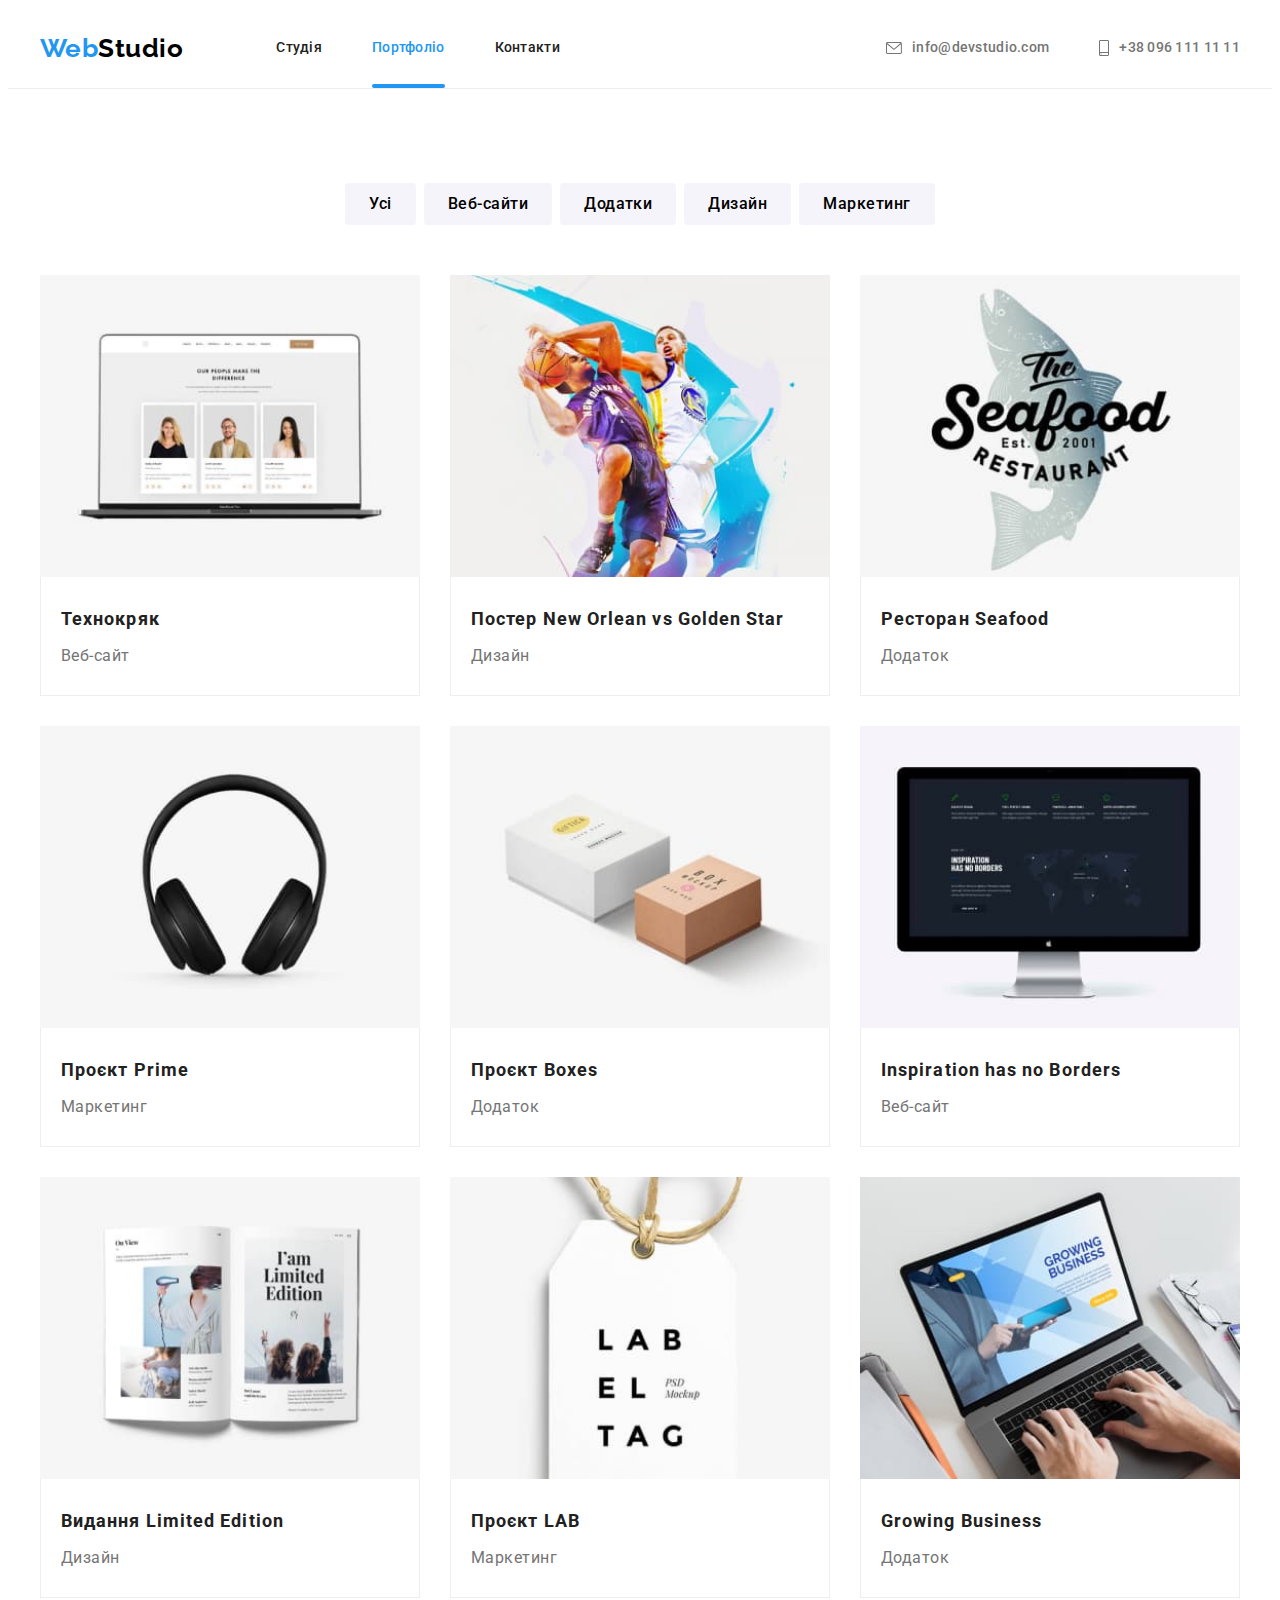
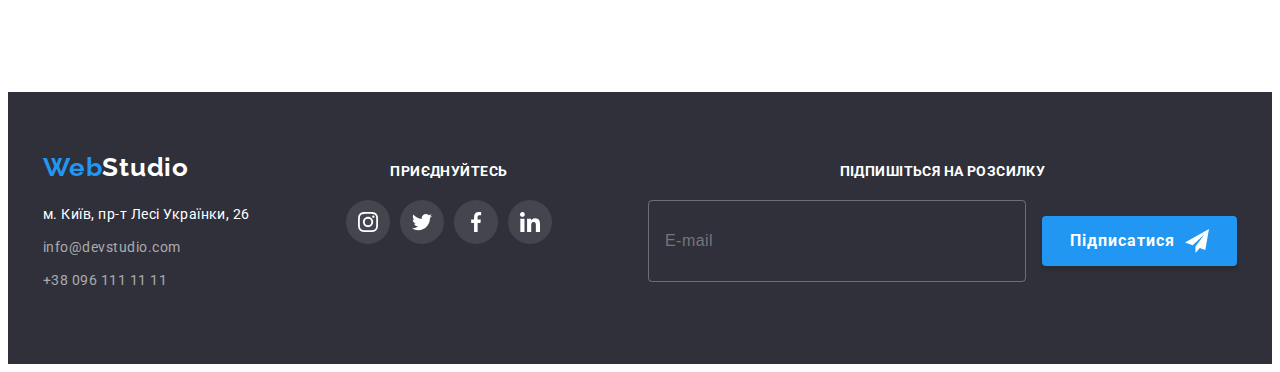
==== commit 45be66aa: "HW-8" ====
--- a/portfolio.html
+++ b/portfolio.html
@@ -18,11 +18,11 @@
       referrerpolicy="no-referrer"
     />
     <!-- <link rel="stylesheet" href="./css/styles.css" /> -->
-    <link rel="stylesheet" href="./css/main.min.css">
+    <link rel="stylesheet" href="./css/main.min.css" />
   </head>
 
   <body>
-    <header class="header section-widht">
+    <header class="header portfolio-header">
       <div class="container">
         <div class="main-nav">
           <nav class="site-nav">
@@ -31,12 +31,12 @@
             >
             <ul class="nav-list list">
               <li class="nav-item">
-                <a href="./index.html" class="link current-page current"
+                <a href="./index.html" class="link"
                   >Студія</a
                 >
               </li>
               <li class="nav-item">
-                <a href="./portfolio.html" class="link">Портфоліо</a>
+                <a href="./portfolio.html" class="link current-page current">Портфоліо</a>
               </li>
               <li class="nav-item"><a href="#" class="link">Контакти</a></li>
             </ul>
@@ -180,28 +180,31 @@
                 <div class="portfolio-text-wrap">
                   <picture>
                     <source
-                      srcset="./images/portfolio/portfolio_jpeg_1.jpg"
+                      srcset="
+                        ./images/portfolio/jpeg1/portfolio-1-1200px-1x.jpg 1x,
+                        ./images/portfolio/jpeg1/portfolio-1-1200px-2x.jpg 2x
+                      "
                       media="(min-width: 1200px)"
                     />
                     <source
                       srcset="
-                        ./images/team/igor/team-igor-768px-1x.jpg 1x,
-                        ./images/team/igor/team-igor-768px-2x.jpg 2x
+                        ./images/portfolio/jpeg1/portfolio-1-768px-1x.jpg 1x,
+                        ./images/portfolio/jpeg1/portfolio-1-768px-2x.jpg 2x
                       "
                       media="(min-width: 768px)"
                     />
-    
+
                     <source
                       srcset="
-                        ./images/team/igor/team-igor-480px-1x.jpg 1x,
-                        ./images/team/igor/team-igor-480px-2x.jpg 2x
+                        ./images/portfolio/jpeg1/portfolio-1-480px-1x.jpg 1x,
+                        ./images/portfolio/jpeg1/portfolio-1-480px-2x.jpg 2x
                       "
                       media="(min-width: 320px)"
                     />
-    
+
                     <img
-                    src="./images/portfolio/portfolio_jpeg_1.jpg"
-                    alt="Фото ноутбука з відкритим сайтом"
+                      src="./images/portfolio/portfolio_jpeg_1.jpg"
+                      alt="Фото ноутбука з відкритим сайтом"
                       width="450"
                       height="450"
                     />
--- a/css/main.min.css
+++ b/css/main.min.css
@@ -1 +1 @@
-:root{--title-text-color: #212121;--ptimary-text-color: #757575;--accent-color: #2196f3;--a-color-black: #000000;--a-color-white: #ffffff;--team-bg-color: #f5f4fa;--button-hov-foc-color: #188ce8;--button-color-white: #ffffff;--btn-bgc-portfolio: #f5f4fa;--footer-hero-background-color: #2f303a;--hero-bg-color: #c4c4c4;--footer-color-contact: rgba(255, 255, 255, 0.6);--border-color-portfolio: #eeeeee;--background-svg-color: #f5f4fa;--customers-color: #afb1b8;--invitation-bg-color: rgba(255, 255, 255, 0.1);--invitation-icon-color: #ffffff;--bg-gradient: linear-gradient( to right, rgba(47, 48, 58, 0.4), rgba(47, 48, 58, 0.4) )}.visually-hidden{position:absolute;width:1px;height:1px;margin:-1px;border:0;padding:0;white-space:nowrap;-webkit-clip-path:inset(100%);clip-path:inset(100%);clip:rect(0 0 0 0);overflow:hidden}p,h1,h2,h3,h4,h5,h6{margin:0}ul,ol{margin:0;padding-left:0}button{cursor:pointer}address{font-style:normal}img{display:block;height:auto;max-width:100%;width:100%}.link{text-decoration:none}body{font-family:"Roboto",sans-serif;letter-spacing:.03em;background-color:var(--a-color-white);color:var(--ptimary-text-color)}.list{list-style:none;-webkit-text-decoration:dashed;text-decoration:dashed}.is-hidden{opacity:0;visibility:hidden;pointer-events:none}.container{width:100%;margin:0 auto;padding-left:15px;padding-right:15px}@media screen and (min-width: 480px){.container{max-width:480px}}@media screen and (min-width: 768px){.container{max-width:768px}}@media screen and (min-width: 1200px){.container{max-width:1200px}}.section-width{width:100%}@media screen and (min-width: 480px){.section-width{max-width:480px}}@media screen and (min-width: 768px){.section-width{max-width:768px}}@media screen and (min-width: 1200px){.section-width{max-width:1200px}}.main-nav{display:flex;align-items:center}.site-nav{display:flex;align-items:center}.logo-header{font-family:"Raleway",sans-serif;font-weight:700;font-size:24px;line-height:1.16;padding-top:10px;padding-bottom:10px;text-decoration:none;color:var(--a-color-black)}@media screen and (min-width: 767px){.logo-header{font-size:26px;line-height:1.19}}.logo-web{color:var(--accent-color)}.nav-list{position:relative;display:none;margin-left:93px}@media screen and (min-width: 768px){.nav-list{display:flex}}.nav-list .link.current{color:var(--accent-color)}.nav-list .link:hover,.nav-list .link:focus{color:var(--accent-color)}.nav-list .nav-item+.nav-item{margin-left:50px}.nav-item .link{display:block;padding-top:32px;padding-bottom:32px;font-weight:500;font-size:14px;line-height:1.14;letter-spacing:.02em;text-decoration:none;color:var(--title-text-color);transition:color 250ms cubic-bezier(0.4, 0, 0.2, 1)}.contact-nav{display:none}@media screen and (min-width: 767px){.contact-nav{display:flex;flex-wrap:wrap;margin-left:96px}}@media screen and (min-width: 1200px){.contact-nav{display:flex;flex-wrap:wrap;margin-left:auto}}.contact-nav .con-nav-item+.con-nav-item{margin-left:0px}@media screen and (min-width: 1200px){.contact-nav .con-nav-item+.con-nav-item{margin-left:50px}}.contact-nav .link:hover,.contact-nav .link:focus{color:var(--accent-color);transform:translateY(0);transition:transform 250ms cubic-bezier(0.4, 0, 0.2, 1)}.contact-link{display:flex;align-items:center;padding-top:5px;padding-bottom:5px;font-weight:500;font-size:12px;line-height:1.1666666667;letter-spacing:.02em;color:inherit;transition:color 250ms cubic-bezier(0.4, 0, 0.2, 1)}@media screen and (min-width: 1200px){.contact-link{padding-top:32px;padding-bottom:32px;font-size:14px;line-height:1.14;letter-spacing:.02em;text-decoration:none;color:inherit;transition:color 250ms cubic-bezier(0.4, 0, 0.2, 1)}}@media screen and (min-width: 1200px){.contact-icon-mail{width:16px;height:12px}}@media screen and (min-width: 1200px){.contact-icon-phone{height:16px}}.contact-icon-mail,.contact-icon-phone{fill:currentColor;margin-right:10px}.current-page{position:relative;display:block}.link.current::after{position:absolute;left:0;bottom:0;content:"";width:100%;height:4px;background-color:var(--accent-color);border-radius:2px}.mobile-menu-top,.mobile-menu-bottom{margin-left:40px}.menu-open{display:none}@media screen and (max-width: 767px){.menu-open{display:flex;align-items:center;fill:#000;margin-left:auto;background-color:rgba(0,0,0,0);border:none}}.mobile-menu{width:100vw;height:100vh;top:0;position:fixed;background-color:#fff;z-index:1;padding-top:10px;padding-bottom:10px}.mobile-menu>.container{height:100%;display:flex;flex-direction:column;justify-content:space-between;overflow:auto}.menu-close{display:flex;align-items:center;justify-content:center;margin-left:auto;margin-bottom:1px;width:30px;height:30px;background-color:rgba(0,0,0,0);border:none;transition:fill 250ms cubic-bezier(0.4, 0, 0.2, 1)}.menu-close:hover,.menu-close:focus{fill:var(--accent-color)}.mobile-menu-item:not(:last-child){margin-bottom:30px}.mobile-menu-list{margin-bottom:30px}.mobile-menu-link{font-weight:500;font-size:40px;line-height:1.175;letter-spacing:.02em;color:var(--a-color-black)}.mobile-menu-link:hover,.mobile-menu-link:focus{color:var(--accent-color)}.contact-menu-item:not(:last-child){margin-bottom:30px}.contact-menu-item:last-child{margin-bottom:64px}.contact-menu-phone{font-weight:500;font-size:34px;line-height:1.1764705882;letter-spacing:.02em;color:var(--accent-color)}.contact-menu-mail{font-weight:500;font-size:24px;line-height:1.1666666667;letter-spacing:.02em;color:inherit}.mobile-soc-list{display:flex;flex-wrap:wrap;position:relative;gap:10px;margin-bottom:48px}.mobile-soc-item:not(:last-child)::after{position:relative;content:"";width:22px;height:0;border:1px solid rgba(33,33,33,.2);transform:rotate(90deg);margin-left:10px}.mobile-soc-link{font-weight:500;font-size:18px;line-height:1.2222222222;letter-spacing:.02em;color:var(--accent-color)}.hero{margin:0 auto;padding-top:118px;padding-bottom:118px;background-image:var(--bg-gradient),url("../images/hero-bg/hero-bg-480px.jpg");max-width:480px;background-position:center;background-repeat:no-repeat;background-size:cover;background-color:var(--hero-bg-color);text-align:center}@media(min-device-pixel-ratio: 2),(-webkit-min-device-pixel-ratio: 2),(min-resolution: 192dpi),(min-resolution: 2dppx){.hero{background-image:var(--bg-gradient),url("../images/hero-bg/hero-bg-480px-2x.jpg")}}@media screen and (min-width: 768px){.hero{padding-top:118px;padding-bottom:118px;background-image:var(--bg-gradient),url("../images/hero-bg/hero-bg-768px.jpg");max-width:768px}}@media screen and (min-width: 768px)and (min-device-pixel-ratio: 2),screen and (min-width: 768px)and (-webkit-min-device-pixel-ratio: 2),screen and (min-width: 768px)and (min-resolution: 192dpi),screen and (min-width: 768px)and (min-resolution: 2dppx){.hero{background-image:var(--bg-gradient),url("../images/hero-bg/hero-bg-768px-2x.jpg")}}@media screen and (min-width: 1200px){.hero{padding-top:200px;padding-bottom:200px;max-width:1600px;background-image:var(--bg-gradient),url("../images/hero-bg/hero-bg-1200px.jpg")}}@media screen and (min-width: 1200px)and (min-device-pixel-ratio: 2),screen and (min-width: 1200px)and (-webkit-min-device-pixel-ratio: 2),screen and (min-width: 1200px)and (min-resolution: 192dpi),screen and (min-width: 1200px)and (min-resolution: 2dppx){.hero{background-image:var(--bg-gradient),url("../images/hero-bg/hero-bg-1200px-2x.jpg")}}.hero-container{max-width:360px}@media screen and (min-width: 768px){.hero-container{max-width:696px}}.hero-title{font-weight:900;font-size:26px;line-height:1.62;letter-spacing:.06em;text-transform:uppercase;color:var(--a-color-white)}@media screen and (min-width: 768px){.hero-title{font-size:44px;line-height:1.36;text-align:center;letter-spacing:.06em;text-transform:uppercase}}.hero-button{border-radius:4px;border-color:rgba(0,0,0,0);padding:10px 24px;margin-top:40px;font-family:inherit;font-weight:700;font-size:16px;line-height:1.88;text-align:center;letter-spacing:.06em;background-color:var(--accent-color);box-shadow:0px 4px 4px rgba(0,0,0,.15);color:var(--button-color-white);cursor:pointer;transition:background-color 250ms cubic-bezier(0.4, 0, 0.2, 1)}.hero-button:hover,.hero-button:focus{background-color:var(--button-hov-foc-color)}@media screen and (min-width: 768px){.hero-button{padding:10px 32px;margin-top:30px;font-size:16px;line-height:1.88}}.description{padding:60px 0}@media screen and (min-width: 1200px){.description{padding:94px 0}}.description-list{display:flex;flex-wrap:wrap;gap:30px}.description-item{width:100%}@media screen and (min-width: 768px){.description-item{flex-basis:calc((100% - 30px)/2)}}@media screen and (min-width: 1200px){.description-item{flex-basis:calc((100% - 90px)/4)}}.description-icon-size{margin-bottom:30px;width:100%;height:120px;border-radius:4px;background-size:70px;background-repeat:no-repeat;background-position:center;background-color:var(--background-svg-color);display:flex;align-items:center;justify-content:center}@media screen and (min-width: 768px){.description-icon-size{width:354px}}@media screen and (min-width: 1200px){.description-icon-size{width:270px}}.description-title{margin-bottom:10px;font-weight:700;font-size:14px;line-height:1.14;text-transform:uppercase;color:var(--title-text-color)}@media screen and (max-width: 768px){.description-title{text-align:center}}.description-text{font-size:14px;line-height:1.71;color:var(--ptimary-text-color)}.img-description{padding:24px 20px;border-left:1px solid var(--border-color-portfolio);border-bottom:1px solid var(--border-color-portfolio);border-right:1px solid var(--border-color-portfolio)}.direction{padding:60px 0}@media screen and (min-width: 1200px){.direction{padding:94px 0}}@media screen and (max-width: 1200px){.direction{display:none}}.direction-list{display:flex;gap:30px}.direction-item{width:calc((100% - 60px)/3)}.direction-title{margin-bottom:50px;font-weight:700;font-size:36px;line-height:1.16;text-align:center;color:var(--title-text-color)}.direction-text-wrap{position:relative}.direction-text-item{position:absolute;bottom:0;font-weight:700;font-size:14px;line-height:1.14;text-align:center;letter-spacing:.03em;text-transform:uppercase;padding-top:27px;padding-bottom:27px;color:#fff;background:rgba(47,48,58,.8);height:70px;width:100%}.team{background:var(--team-bg-color);padding:60px 0}@media screen and (min-width: 1200px){.team{padding:94px 0}}.team-title{margin-bottom:50px;font-weight:700;font-size:36px;line-height:1.16;text-align:center;color:var(--title-text-color)}.team-list{display:flex;flex-wrap:wrap;gap:30px}.team-item{width:100%;background:var(--a-color-white);box-shadow:0px 1px 3px rgba(0,0,0,.12),0px 1px 1px rgba(0,0,0,.14),0px 2px 1px rgba(0,0,0,.2);border-radius:0px 0px 4px 4px}@media screen and (min-width: 768px){.team-item{flex-basis:calc((100% - 30px)/2)}}@media screen and (min-width: 1200px){.team-item{flex-basis:calc((100% - 90px)/4)}}.team-description{padding:30px 0}.team-member-name{font-weight:500;font-size:16px;line-height:1.18;text-align:center;color:var(--title-text-color)}.team-function{margin-top:10px;font-size:16px;line-height:1.18;text-align:center;color:var(--ptimary-text-color);margin-bottom:16px}.team-soc-list{display:flex;justify-content:center;gap:10px}.team-soc-item{width:44px;height:44px}.team-soc-link{width:100%;height:100%;border-radius:50%;display:flex;align-items:center;justify-content:center;transition:background-color 250ms cubic-bezier(0.4, 0, 0.2, 1)}.team-soc-link:hover,.team-soc-link:focus{background-color:var(--accent-color)}.team-soc-icon{fill:var(--customers-color);transition:fill 250ms cubic-bezier(0.4, 0, 0.2, 1)}.team-soc-link:hover .team-soc-icon,.team-soc-link:focus .team-soc-icon{fill:var(--a-color-white)}.customers{padding:60px 0}@media screen and (min-width: 1200px){.customers{padding:94px 0}}.customers-title{margin-bottom:50px;font-weight:700;font-size:36px;line-height:1.16;text-align:center;color:var(--title-text-color)}.customers-list{display:flex;flex-wrap:wrap;gap:30px}.customers-item{height:92px;width:calc((100% - 30px)/2)}@media screen and (min-width: 768px){.customers-item{width:calc((100% - 60px)/3)}}@media screen and (min-width: 1200px){.customers-item{width:calc((100% - 150px)/6)}}.customers-icon{fill:var(--customers-color);transition:fill 250ms cubic-bezier(0.4, 0, 0.2, 1)}.customers-link:hover .customers-icon,.customers-link:focus .customers-icon{fill:var(--accent-color)}.customers-link{width:100%;height:100%;border:1px solid var(--customers-color);border-radius:5px;display:flex;align-items:center;justify-content:center;transition:border-color 250ms cubic-bezier(0.4, 0, 0.2, 1)}.customers-link:hover,.customers-link:focus{border-color:var(--accent-color)}.logo-footer{display:block;margin-bottom:20px;font-family:"Raleway",sans-serif;text-decoration:none;color:var(--a-color-white);font-weight:700;font-size:26px;line-height:1.19;letter-spacing:.03em}@media screen and (max-width: 767px){.logo-footer{text-align:center}}.footer{background:var(--footer-hero-background-color)}.footer .container{padding:60px 0}.footer-container{display:flex;flex-wrap:wrap;flex-direction:column;align-items:center}@media screen and (min-width: 768px){.footer-container{display:flex;justify-content:space-evenly;align-items:baseline;flex-wrap:wrap;flex-direction:row}}@media screen and (min-width: 1200px){.footer-container{display:flex;align-items:baseline}}@media screen and (max-width: 1199px){.footer-address{display:flex;flex-wrap:wrap;align-items:center;flex-direction:column;margin-bottom:60px}}.address-item:nth-child(2){margin:9px 0}.address-list{text-align:center}@media screen and (min-width: 1200px){.address-list{text-align:left}}.item-address{font-size:14px;font-style:normal;line-height:1.71;text-decoration:none;color:var(--a-color-white);transition:color 250ms cubic-bezier(0.4, 0, 0.2, 1)}.address-item .effect:hover,.address-item .effect:focus{color:var(--accent-color)}.item-mail,.item-phone{font-size:14px;font-style:normal;line-height:1.71;text-decoration:none;color:var(--footer-color-contact);transition:color 250ms cubic-bezier(0.4, 0, 0.2, 1)}.invitation-title{margin-bottom:20px;font-weight:700;font-size:14px;line-height:1.14;letter-spacing:.03em;text-transform:uppercase;color:#fff}.invitation{display:flex;flex-wrap:wrap;flex-direction:column;align-items:center;margin-bottom:60px}@media screen and (min-width: 1199px){.invitation{margin-left:93px}}.invitation-soc-list{display:flex;justify-content:center;gap:10px}.invitation-soc-item{width:44px;height:44px}.invitation-soc-link{display:block;width:100%;height:100%;border-radius:50%;background:var(--invitation-bg-color);display:flex;align-items:center;justify-content:center;transition:background-color 250ms cubic-bezier(0.4, 0, 0.2, 1)}.invitation-soc-icon{fill:var(--invitation-icon-color);transition:fill 250ms cubic-bezier(0.4, 0, 0.2, 1)}.invitation-soc-link:hover,.invitation-soc-link:focus{background-color:var(--accent-color)}.signUp{display:flex;flex-wrap:wrap;flex-direction:column;align-items:center}@media screen and (min-width: 1199px){.signUp{margin-left:93px}}.signUp-title{margin-bottom:20px;font-weight:700;font-size:14px;line-height:1.14;letter-spacing:.03em;text-transform:uppercase;color:#fff}.signUp-input{align-items:center;font-weight:400;font-size:16px;line-height:1.25;letter-spacing:.03em;min-width:450px;height:50px;margin-bottom:20px;border:1px solid rgba(255,255,255,.3);background-color:rgba(0,0,0,0);border-radius:4px;padding-left:16px;padding-top:15px;padding-bottom:15px;color:rgba(255,255,255,.6)}@media screen and (min-width: 1200px){.signUp-input{margin-right:12px;min-width:358px}}.signUp-input:focus{outline:rgba(0,0,0,0)}.signUp-btn{position:relative;border-radius:4px;border-color:rgba(0,0,0,0);border:none;padding:10px 62px 10px 28px;font-family:inherit;font-weight:700;font-size:16px;line-height:1.88;text-align:center;letter-spacing:.06em;background-color:var(--accent-color);box-shadow:0px 4px 4px rgba(0,0,0,.15);color:var(--button-color-white);cursor:pointer;transition:background-color 250ms cubic-bezier(0.4, 0, 0.2, 1)}.signUp-btn:hover,.signUp-btn:focus{background-color:var(--button-hov-foc-color)}.signUp-icon{position:absolute;margin-left:10px;top:50%;transform:translateY(-50%);fill:var(--a-color-white)}@media screen and (max-width: 1199px){.footer-form{display:flex;align-items:center;flex-direction:column}}.portfolio{padding:60px 0}@media screen and (min-width: 1200px){.portfolio{padding:94px 0}}.portfolio-header{border-bottom:1px solid var(--border-color-portfolio)}.portfolio-list-btn{gap:8px;display:flex;justify-content:center;margin-bottom:50px}.portfolio-btn{padding:6px 22px;flex-basis:calc((100% - 32px)/5);font-family:inherit;font-weight:500;font-size:16px;line-height:1.62;letter-spacing:.03em;text-align:center;background-color:var(--btn-bgc-portfolio);border-color:rgba(0,0,0,0);border-radius:4px;cursor:pointer;transition:background-color 250ms cubic-bezier(0.4, 0, 0.2, 1),box-shadow 250ms cubic-bezier(0.4, 0, 0.2, 1),color 250ms cubic-bezier(0.4, 0, 0.2, 1)}.portfolio-btn:hover,.portfolio-btn:focus{color:var(--a-color-white);background:var(--accent-color);box-shadow:0px 3px 1px rgba(0,0,0,.1),0px 1px 2px rgba(0,0,0,.08),0px 2px 2px rgba(0,0,0,.12)}.portfolio-list{gap:30px;display:flex;flex-wrap:wrap}.portfolio-item{width:calc((100% - 60px)/3)}.portfolio-link{text-decoration:none;display:block;transition:box-shadow 250ms cubic-bezier(0.4, 0, 0.2, 1)}.portfolio-link:hover,.portfolio-link:focus{box-shadow:0px 1px 1px rgba(0,0,0,.12),0px 4px 4px rgba(0,0,0,.06),1px 4px 6px rgba(0,0,0,.16)}.portfolio-title{margin-bottom:4px;font-weight:700;font-size:18px;line-height:2;letter-spacing:.06em;color:var(--title-text-color)}.portfolio-text{font-size:16px;line-height:1.88;color:var(--ptimary-text-color)}.portfolio-text-wrap{position:relative;overflow:hidden}.portfolio-text-item{position:absolute;top:0;padding:63px 24px;font-size:18px;line-height:1.56;letter-spacing:.03em;color:#fff;background:rgba(33,150,243,.9);height:100%;transform:translateY(100%);transition:transform 250ms cubic-bezier(0.4, 0, 0.2, 1)}.portfolio-link:hover .portfolio-text-item,.portfolio-link:focus .portfolio-text-item{transform:translateY(0)}.backdrop{width:100%;height:100%;background:rgba(0,0,0,.2);position:fixed;top:0%;transition:opacity 250ms cubic-bezier(0.4, 0, 0.2, 1),visibility 250ms cubic-bezier(0.4, 0, 0.2, 1)}.modal{position:absolute;top:50%;left:50%;transform:translate(-50%, -50%) scale(1);transition:transform 250ms cubic-bezier(0.4, 0, 0.2, 1);width:528px;min-height:581px;padding:40px;background:#fff;border-radius:4px}@media screen and (max-width: 1199px){.modal{height:95%;width:95%;max-height:609px;max-width:450px;overflow:scroll}}.backdrop.is-hidden .modal{transform:translate(-50%, -50%) scale(0)}.modal-close{width:30px;height:30px;background-color:rgba(0,0,0,0);border:1px solid rgba(0,0,0,.1);border-radius:50%;position:absolute;right:8px;top:8px;display:flex;align-items:center;justify-content:center;transition:fill 250ms cubic-bezier(0.4, 0, 0.2, 1)}.modal-close:hover,.modal-close:focus{fill:var(--accent-color)}.is-hidden{opacity:0;visibility:hidden;pointer-events:none}.modal-title{font-weight:700;font-size:20px;line-height:1.15;text-align:center;letter-spacing:.03em;color:#212121;margin-bottom:12px}.input-label{font-size:12px;line-height:1.16;letter-spacing:.01em;color:var(--ptimary-text-color)}.input-label span{display:block;margin-bottom:4px}.modal-field{margin-bottom:10px}.modal-field:nth-child(4){margin-bottom:20px}.modal-field:nth-child(5){margin-bottom:0}.input-wrap{position:relative}.modal-input-icon{position:absolute;left:12px;top:50%;transform:translateY(-50%);fill:var(--title-text-color);transition:fill 250ms cubic-bezier(0.4, 0, 0.2, 1)}.modal-input-icon:hover,.modal-input-icon:focus{fill:var(--accent-color)}.modal-input{width:100%;height:40px;border:1px solid rgba(33,33,33,.2);border-radius:4px;font-style:12px;color:var(--a-color-black);padding-left:40px;outline:rgba(0,0,0,0);transition:border-color 250ms cubic-bezier(0.4, 0, 0.2, 1)}.modal-input:hover,.modal-input:focus{border-color:var(--accent-color)}.modal-input:hover+.modal-input-icon,.modal-input:focus+.modal-input-icon{fill:var(--accent-color)}.modal-feedback{display:block;width:100%;height:120px;border:1px solid rgba(33,33,33,.2);border-radius:4px;padding:12px 16px;resize:none}.modal-feedback::-moz-placeholder{font-size:12px;line-height:1.16;letter-spacing:.01em;color:rgba(117,117,117,.5)}.modal-feedback:-ms-input-placeholder{font-size:12px;line-height:1.16;letter-spacing:.01em;color:rgba(117,117,117,.5)}.modal-feedback::placeholder{font-size:12px;line-height:1.16;letter-spacing:.01em;color:rgba(117,117,117,.5)}.modal-feedback:hover,.modal-feedback:focus{border-color:var(--accent-color)}.check-rules,.rules-btn{display:flex;justify-content:center}.user-rules-text{font-size:14px;line-height:1.17;letter-spacing:.03em;color:var(--ptimary-text-color);display:flex}.user-rules-text::before{content:"";width:16px;height:15px;border:2px solid var(--a-color-black);border-radius:3px;margin-right:5px}.user-rules-link{padding-left:3px;color:var(--accent-color)}.user-rules:checked+.user-rules-text::before{background-color:var(--accent-color);border-color:rgba(0,0,0,0);background-image:url(../images/check.svg);background-repeat:no-repeat}.user-rules:focus+.user-rules-text::before{border-color:var(--accent-color)}.user-rules-btn{border-radius:4px;border-color:rgba(0,0,0,0);padding:10px 52px;font-family:inherit;font-weight:700;font-size:16px;line-height:1.88;letter-spacing:.06em;text-align:center;background-color:var(--accent-color);box-shadow:0px 4px 4px rgba(0,0,0,.15);color:var(--button-color-white);cursor:pointer;transition:background-color 250ms cubic-bezier(0.4, 0, 0.2, 1)}.user-rules-btn:hover,.user-rules-btn:focus{background-color:var(--button-hov-foc-color)}.rules-btn{margin-top:30px}/*# sourceMappingURL=main.min.css.map */+:root{--title-text-color: #212121;--ptimary-text-color: #757575;--accent-color: #2196f3;--a-color-black: #000000;--a-color-white: #ffffff;--team-bg-color: #f5f4fa;--button-hov-foc-color: #188ce8;--button-color-white: #ffffff;--btn-bgc-portfolio: #f5f4fa;--footer-hero-background-color: #2f303a;--hero-bg-color: #c4c4c4;--footer-color-contact: rgba(255, 255, 255, 0.6);--border-color-portfolio: #eeeeee;--background-svg-color: #f5f4fa;--customers-color: #afb1b8;--invitation-bg-color: rgba(255, 255, 255, 0.1);--invitation-icon-color: #ffffff;--bg-gradient: linear-gradient( to right, rgba(47, 48, 58, 0.4), rgba(47, 48, 58, 0.4) )}.visually-hidden{position:absolute;width:1px;height:1px;margin:-1px;border:0;padding:0;white-space:nowrap;-webkit-clip-path:inset(100%);clip-path:inset(100%);clip:rect(0 0 0 0);overflow:hidden}p,h1,h2,h3,h4,h5,h6{margin:0}ul,ol{margin:0;padding-left:0}button{cursor:pointer}address{font-style:normal}img{display:block;height:auto;max-width:100%;width:100%}.link{text-decoration:none}body{font-family:"Roboto",sans-serif;letter-spacing:.03em;background-color:var(--a-color-white);color:var(--ptimary-text-color)}.list{list-style:none;-webkit-text-decoration:dashed;text-decoration:dashed}.is-hidden{opacity:0;visibility:hidden;pointer-events:none}.container{width:100%;margin:0 auto;padding-left:15px;padding-right:15px}@media screen and (min-width: 480px){.container{max-width:480px}}@media screen and (min-width: 768px){.container{max-width:768px}}@media screen and (min-width: 1200px){.container{max-width:1200px}}.section-width{width:100%}@media screen and (min-width: 480px){.section-width{max-width:480px}}@media screen and (min-width: 768px){.section-width{max-width:768px}}@media screen and (min-width: 1200px){.section-width{max-width:1200px}}.main-nav{display:flex;align-items:center}.site-nav{display:flex;align-items:center}.logo-header{font-family:"Raleway",sans-serif;font-weight:700;font-size:24px;line-height:1.16;padding-top:10px;padding-bottom:10px;text-decoration:none;color:var(--a-color-black)}@media screen and (min-width: 767px){.logo-header{font-size:26px;line-height:1.19}}.logo-web{color:var(--accent-color)}.nav-list{position:relative;display:none;margin-left:93px}@media screen and (min-width: 768px){.nav-list{display:flex}}.nav-list .link.current{color:var(--accent-color)}.nav-list .link:hover,.nav-list .link:focus{color:var(--accent-color)}.nav-list .nav-item+.nav-item{margin-left:50px}.nav-item .link{display:block;padding-top:32px;padding-bottom:32px;font-weight:500;font-size:14px;line-height:1.14;letter-spacing:.02em;text-decoration:none;color:var(--title-text-color);transition:color 250ms cubic-bezier(0.4, 0, 0.2, 1)}.contact-nav{display:none}@media screen and (min-width: 768px){.contact-nav{display:flex;flex-wrap:wrap;justify-content:flex-end}}@media screen and (min-width: 1200px){.contact-nav{display:flex;flex-wrap:wrap;margin-left:auto}}.contact-nav .con-nav-item+.con-nav-item{margin-left:0px}@media screen and (min-width: 1200px){.contact-nav .con-nav-item+.con-nav-item{margin-left:50px}}.contact-nav .link:hover,.contact-nav .link:focus{color:var(--accent-color);transform:translateY(0);transition:transform 250ms cubic-bezier(0.4, 0, 0.2, 1)}.contact-link{display:flex;align-items:center;padding-top:5px;padding-bottom:5px;font-weight:500;font-size:12px;line-height:1.1666666667;letter-spacing:.02em;color:inherit;transition:color 250ms cubic-bezier(0.4, 0, 0.2, 1)}@media screen and (min-width: 1200px){.contact-link{padding-top:32px;padding-bottom:32px;font-size:14px;line-height:1.14;letter-spacing:.02em;text-decoration:none;color:inherit;transition:color 250ms cubic-bezier(0.4, 0, 0.2, 1)}}@media screen and (min-width: 1200px){.contact-icon-mail{width:16px;height:12px}}@media screen and (min-width: 1200px){.contact-icon-phone{height:16px}}.contact-icon-mail,.contact-icon-phone{fill:currentColor;margin-right:10px}.current-page{position:relative;display:block}.link.current::after{position:absolute;left:0;bottom:0;content:"";width:100%;height:4px;background-color:var(--accent-color);border-radius:2px}.mobile-menu-top,.mobile-menu-bottom{margin-left:40px}.menu-open{display:none}@media screen and (max-width: 767px){.menu-open{display:flex;align-items:center;fill:#000;margin-left:auto;background-color:rgba(0,0,0,0);border:none}}.mobile-menu{width:100vw;height:100vh;top:0;position:fixed;background-color:#fff;z-index:1;padding-top:10px;padding-bottom:10px}.mobile-menu>.container{height:100%;display:flex;flex-direction:column;justify-content:space-between;overflow:auto}.menu-close{display:flex;align-items:center;justify-content:center;margin-left:auto;margin-bottom:1px;width:30px;height:30px;background-color:rgba(0,0,0,0);border:none;transition:fill 250ms cubic-bezier(0.4, 0, 0.2, 1)}.menu-close:hover,.menu-close:focus{fill:var(--accent-color)}.mobile-menu-item:not(:last-child){margin-bottom:30px}.mobile-menu-list{margin-bottom:30px}.mobile-menu-link{font-weight:500;font-size:40px;line-height:1.175;letter-spacing:.02em;color:var(--a-color-black)}.mobile-menu-link:hover,.mobile-menu-link:focus{color:var(--accent-color)}.contact-menu-item:not(:last-child){margin-bottom:30px}.contact-menu-item:last-child{margin-bottom:64px}.contact-menu-phone{font-weight:500;font-size:34px;line-height:1.1764705882;letter-spacing:.02em;color:var(--accent-color)}.contact-menu-mail{font-weight:500;font-size:24px;line-height:1.1666666667;letter-spacing:.02em;color:inherit}.mobile-soc-list{display:flex;flex-wrap:wrap;position:relative;gap:10px;margin-bottom:48px}.mobile-soc-item:not(:last-child)::after{position:relative;content:"";width:22px;height:0;border:1px solid rgba(33,33,33,.2);transform:rotate(90deg);margin-left:10px}.mobile-soc-link{font-weight:500;font-size:18px;line-height:1.2222222222;letter-spacing:.02em;color:var(--accent-color)}.hero{margin:0 auto;padding-top:118px;padding-bottom:118px;background-image:var(--bg-gradient),url("../images/hero-bg/hero-bg-480px.jpg");max-width:480px;background-position:center;background-repeat:no-repeat;background-size:cover;background-color:var(--hero-bg-color);text-align:center}@media(min-device-pixel-ratio: 2),(-webkit-min-device-pixel-ratio: 2),(min-resolution: 192dpi),(min-resolution: 2dppx){.hero{background-image:var(--bg-gradient),url("../images/hero-bg/hero-bg-480px-2x.jpg")}}@media screen and (min-width: 768px){.hero{padding-top:118px;padding-bottom:118px;background-image:var(--bg-gradient),url("../images/hero-bg/hero-bg-768px.jpg");max-width:768px}}@media screen and (min-width: 768px)and (min-device-pixel-ratio: 2),screen and (min-width: 768px)and (-webkit-min-device-pixel-ratio: 2),screen and (min-width: 768px)and (min-resolution: 192dpi),screen and (min-width: 768px)and (min-resolution: 2dppx){.hero{background-image:var(--bg-gradient),url("../images/hero-bg/hero-bg-768px-2x.jpg")}}@media screen and (min-width: 1200px){.hero{padding-top:200px;padding-bottom:200px;max-width:1600px;background-image:var(--bg-gradient),url("../images/hero-bg/hero-bg-1200px.jpg")}}@media screen and (min-width: 1200px)and (min-device-pixel-ratio: 2),screen and (min-width: 1200px)and (-webkit-min-device-pixel-ratio: 2),screen and (min-width: 1200px)and (min-resolution: 192dpi),screen and (min-width: 1200px)and (min-resolution: 2dppx){.hero{background-image:var(--bg-gradient),url("../images/hero-bg/hero-bg-1200px-2x.jpg")}}.hero-container{max-width:360px}@media screen and (min-width: 768px){.hero-container{max-width:696px}}.hero-title{font-weight:900;font-size:26px;line-height:1.62;letter-spacing:.06em;text-transform:uppercase;color:var(--a-color-white)}@media screen and (min-width: 768px){.hero-title{font-size:44px;line-height:1.36;text-align:center;letter-spacing:.06em;text-transform:uppercase}}.hero-button{border-radius:4px;border-color:rgba(0,0,0,0);padding:10px 24px;margin-top:40px;font-family:inherit;font-weight:700;font-size:16px;line-height:1.88;text-align:center;letter-spacing:.06em;background-color:var(--accent-color);box-shadow:0px 4px 4px rgba(0,0,0,.15);color:var(--button-color-white);cursor:pointer;transition:background-color 250ms cubic-bezier(0.4, 0, 0.2, 1)}.hero-button:hover,.hero-button:focus{background-color:var(--button-hov-foc-color)}@media screen and (min-width: 768px){.hero-button{padding:10px 32px;margin-top:30px;font-size:16px;line-height:1.88}}.description{padding:60px 0}@media screen and (min-width: 1200px){.description{padding:94px 0}}.description-list{display:flex;flex-wrap:wrap;gap:30px}.description-item{width:100%}@media screen and (min-width: 768px){.description-item{flex-basis:calc((100% - 30px)/2)}}@media screen and (min-width: 1200px){.description-item{flex-basis:calc((100% - 90px)/4)}}.description-icon-size{margin-bottom:30px;width:100%;height:120px;border-radius:4px;background-size:70px;background-repeat:no-repeat;background-position:center;background-color:var(--background-svg-color);display:flex;align-items:center;justify-content:center}@media screen and (min-width: 768px){.description-icon-size{width:354px}}@media screen and (min-width: 1200px){.description-icon-size{width:270px}}.description-title{margin-bottom:10px;font-weight:700;font-size:14px;line-height:1.14;text-transform:uppercase;color:var(--title-text-color)}@media screen and (max-width: 768px){.description-title{text-align:center}}.description-text{font-size:14px;line-height:1.71;color:var(--ptimary-text-color)}.img-description{padding:24px 20px;border-left:1px solid var(--border-color-portfolio);border-bottom:1px solid var(--border-color-portfolio);border-right:1px solid var(--border-color-portfolio)}.direction{padding:60px 0}@media screen and (min-width: 1200px){.direction{padding:94px 0}}@media screen and (max-width: 1200px){.direction{display:none}}.direction-list{display:flex;gap:30px}.direction-item{width:calc((100% - 60px)/3)}.direction-title{margin-bottom:50px;font-weight:700;font-size:36px;line-height:1.16;text-align:center;color:var(--title-text-color)}.direction-text-wrap{position:relative}.direction-text-item{position:absolute;bottom:0;font-weight:700;font-size:14px;line-height:1.14;text-align:center;letter-spacing:.03em;text-transform:uppercase;padding-top:27px;padding-bottom:27px;color:#fff;background:rgba(47,48,58,.8);height:70px;width:100%}.team{background:var(--team-bg-color);padding:60px 0}@media screen and (min-width: 1200px){.team{padding:94px 0}}.team-title{margin-bottom:50px;font-weight:700;font-size:36px;line-height:1.16;text-align:center;color:var(--title-text-color)}.team-list{display:flex;flex-wrap:wrap;gap:30px}.team-item{width:100%;background:var(--a-color-white);box-shadow:0px 1px 3px rgba(0,0,0,.12),0px 1px 1px rgba(0,0,0,.14),0px 2px 1px rgba(0,0,0,.2);border-radius:0px 0px 4px 4px}@media screen and (min-width: 768px){.team-item{flex-basis:calc((100% - 30px)/2)}}@media screen and (min-width: 1200px){.team-item{flex-basis:calc((100% - 90px)/4)}}.team-description{padding:30px 0}.team-member-name{font-weight:500;font-size:16px;line-height:1.18;text-align:center;color:var(--title-text-color)}.team-function{margin-top:10px;font-size:16px;line-height:1.18;text-align:center;color:var(--ptimary-text-color);margin-bottom:16px}.team-soc-list{display:flex;justify-content:center;gap:10px}.team-soc-item{width:44px;height:44px}.team-soc-link{width:100%;height:100%;border-radius:50%;display:flex;align-items:center;justify-content:center;transition:background-color 250ms cubic-bezier(0.4, 0, 0.2, 1)}.team-soc-link:hover,.team-soc-link:focus{background-color:var(--accent-color)}.team-soc-icon{fill:var(--customers-color);transition:fill 250ms cubic-bezier(0.4, 0, 0.2, 1)}.team-soc-link:hover .team-soc-icon,.team-soc-link:focus .team-soc-icon{fill:var(--a-color-white)}.customers{padding:60px 0}@media screen and (min-width: 1200px){.customers{padding:94px 0}}.customers-title{margin-bottom:50px;font-weight:700;font-size:36px;line-height:1.16;text-align:center;color:var(--title-text-color)}.customers-list{display:flex;flex-wrap:wrap;gap:30px}.customers-item{height:92px;width:calc((100% - 30px)/2)}@media screen and (min-width: 768px){.customers-item{width:calc((100% - 60px)/3)}}@media screen and (min-width: 1200px){.customers-item{width:calc((100% - 150px)/6)}}.customers-icon{fill:var(--customers-color);transition:fill 250ms cubic-bezier(0.4, 0, 0.2, 1)}.customers-link:hover .customers-icon,.customers-link:focus .customers-icon{fill:var(--accent-color)}.customers-link{width:100%;height:100%;border:1px solid var(--customers-color);border-radius:5px;display:flex;align-items:center;justify-content:center;transition:border-color 250ms cubic-bezier(0.4, 0, 0.2, 1)}.customers-link:hover,.customers-link:focus{border-color:var(--accent-color)}.logo-footer{display:block;margin-bottom:20px;font-family:"Raleway",sans-serif;text-decoration:none;color:var(--a-color-white);font-weight:700;font-size:26px;line-height:1.19;letter-spacing:.03em}@media screen and (max-width: 767px){.logo-footer{text-align:center}}.footer{background:var(--footer-hero-background-color)}.footer .container{padding:60px 0}.footer-container{display:flex;flex-wrap:wrap;flex-direction:column;align-items:center}@media screen and (min-width: 768px){.footer-container{display:flex;justify-content:space-evenly;align-items:baseline;flex-wrap:wrap;flex-direction:row}}@media screen and (min-width: 1200px){.footer-container{display:flex;align-items:baseline}}@media screen and (max-width: 1199px){.footer-address{display:flex;flex-wrap:wrap;align-items:center;flex-direction:column;margin-bottom:60px}}.address-item:nth-child(2){margin:9px 0}.address-list{text-align:center}@media screen and (min-width: 1200px){.address-list{text-align:left}}.item-address{font-size:14px;font-style:normal;line-height:1.71;text-decoration:none;color:var(--a-color-white);transition:color 250ms cubic-bezier(0.4, 0, 0.2, 1)}.address-item .effect:hover,.address-item .effect:focus{color:var(--accent-color)}.item-mail,.item-phone{font-size:14px;font-style:normal;line-height:1.71;text-decoration:none;color:var(--footer-color-contact);transition:color 250ms cubic-bezier(0.4, 0, 0.2, 1)}.invitation-title{margin-bottom:20px;font-weight:700;font-size:14px;line-height:1.14;letter-spacing:.03em;text-transform:uppercase;color:#fff}.invitation{display:flex;flex-wrap:wrap;flex-direction:column;align-items:center;margin-bottom:60px}@media screen and (min-width: 1199px){.invitation{margin-left:93px}}.invitation-soc-list{display:flex;justify-content:center;gap:10px}.invitation-soc-item{width:44px;height:44px}.invitation-soc-link{display:block;width:100%;height:100%;border-radius:50%;background:var(--invitation-bg-color);display:flex;align-items:center;justify-content:center;transition:background-color 250ms cubic-bezier(0.4, 0, 0.2, 1)}.invitation-soc-icon{fill:var(--invitation-icon-color);transition:fill 250ms cubic-bezier(0.4, 0, 0.2, 1)}.invitation-soc-link:hover,.invitation-soc-link:focus{background-color:var(--accent-color)}.signUp{display:flex;flex-wrap:wrap;flex-direction:column;align-items:center}@media screen and (min-width: 1199px){.signUp{margin-left:93px}}.signUp-title{margin-bottom:20px;font-weight:700;font-size:14px;line-height:1.14;letter-spacing:.03em;text-transform:uppercase;color:#fff}.signUp-input{align-items:center;font-weight:400;font-size:16px;line-height:1.25;letter-spacing:.03em;min-width:450px;height:50px;margin-bottom:20px;border:1px solid rgba(255,255,255,.3);background-color:rgba(0,0,0,0);border-radius:4px;padding-left:16px;padding-top:15px;padding-bottom:15px;color:rgba(255,255,255,.6)}@media screen and (min-width: 1200px){.signUp-input{margin-right:12px;min-width:358px}}.signUp-input:focus{outline:rgba(0,0,0,0)}.signUp-btn{position:relative;border-radius:4px;border-color:rgba(0,0,0,0);border:none;padding:10px 62px 10px 28px;font-family:inherit;font-weight:700;font-size:16px;line-height:1.88;text-align:center;letter-spacing:.06em;background-color:var(--accent-color);box-shadow:0px 4px 4px rgba(0,0,0,.15);color:var(--button-color-white);cursor:pointer;transition:background-color 250ms cubic-bezier(0.4, 0, 0.2, 1)}.signUp-btn:hover,.signUp-btn:focus{background-color:var(--button-hov-foc-color)}.signUp-icon{position:absolute;margin-left:10px;top:50%;transform:translateY(-50%);fill:var(--a-color-white)}@media screen and (max-width: 1199px){.footer-form{display:flex;align-items:center;flex-direction:column}}.portfolio{padding:60px 0}@media screen and (min-width: 1200px){.portfolio{padding:94px 0}}.portfolio-header{border-bottom:1px solid var(--border-color-portfolio)}.portfolio-list-btn{gap:8px;display:flex;justify-content:center;margin-bottom:50px}.portfolio-btn{padding:6px 22px;flex-basis:calc((100% - 32px)/5);font-family:inherit;font-weight:500;font-size:16px;line-height:1.62;letter-spacing:.03em;text-align:center;background-color:var(--btn-bgc-portfolio);border-color:rgba(0,0,0,0);border-radius:4px;cursor:pointer;transition:background-color 250ms cubic-bezier(0.4, 0, 0.2, 1),box-shadow 250ms cubic-bezier(0.4, 0, 0.2, 1),color 250ms cubic-bezier(0.4, 0, 0.2, 1)}.portfolio-btn:hover,.portfolio-btn:focus{color:var(--a-color-white);background:var(--accent-color);box-shadow:0px 3px 1px rgba(0,0,0,.1),0px 1px 2px rgba(0,0,0,.08),0px 2px 2px rgba(0,0,0,.12)}.portfolio-list{gap:30px;display:flex;flex-wrap:wrap}.portfolio-item{width:calc((100% - 60px)/3)}.portfolio-link{text-decoration:none;display:block;transition:box-shadow 250ms cubic-bezier(0.4, 0, 0.2, 1)}.portfolio-link:hover,.portfolio-link:focus{box-shadow:0px 1px 1px rgba(0,0,0,.12),0px 4px 4px rgba(0,0,0,.06),1px 4px 6px rgba(0,0,0,.16)}.portfolio-title{margin-bottom:4px;font-weight:700;font-size:18px;line-height:2;letter-spacing:.06em;color:var(--title-text-color)}.portfolio-text{font-size:16px;line-height:1.88;color:var(--ptimary-text-color)}.portfolio-text-wrap{position:relative;overflow:hidden}.portfolio-text-item{position:absolute;top:0;padding:63px 24px;font-size:18px;line-height:1.56;letter-spacing:.03em;color:#fff;background:rgba(33,150,243,.9);height:100%;transform:translateY(100%);transition:transform 250ms cubic-bezier(0.4, 0, 0.2, 1)}.portfolio-link:hover .portfolio-text-item,.portfolio-link:focus .portfolio-text-item{transform:translateY(0)}.backdrop{width:100%;height:100%;background:rgba(0,0,0,.2);position:fixed;top:0%;transition:opacity 250ms cubic-bezier(0.4, 0, 0.2, 1),visibility 250ms cubic-bezier(0.4, 0, 0.2, 1)}.modal{position:absolute;top:50%;left:50%;transform:translate(-50%, -50%) scale(1);transition:transform 250ms cubic-bezier(0.4, 0, 0.2, 1);width:528px;min-height:581px;padding:40px;background:#fff;border-radius:4px}@media screen and (max-width: 1199px){.modal{height:95%;width:95%;max-height:609px;max-width:450px;overflow:scroll}}.backdrop.is-hidden .modal{transform:translate(-50%, -50%) scale(0)}.modal-close{width:30px;height:30px;background-color:rgba(0,0,0,0);border:1px solid rgba(0,0,0,.1);border-radius:50%;position:absolute;right:8px;top:8px;display:flex;align-items:center;justify-content:center;transition:fill 250ms cubic-bezier(0.4, 0, 0.2, 1)}.modal-close:hover,.modal-close:focus{fill:var(--accent-color)}.is-hidden{opacity:0;visibility:hidden;pointer-events:none}.modal-title{font-weight:700;font-size:20px;line-height:1.15;text-align:center;letter-spacing:.03em;color:#212121;margin-bottom:12px}.input-label{font-size:12px;line-height:1.16;letter-spacing:.01em;color:var(--ptimary-text-color)}.input-label span{display:block;margin-bottom:4px}.modal-field{margin-bottom:10px}.modal-field:nth-child(4){margin-bottom:20px}.modal-field:nth-child(5){margin-bottom:0}.input-wrap{position:relative}.modal-input-icon{position:absolute;left:12px;top:50%;transform:translateY(-50%);fill:var(--title-text-color);transition:fill 250ms cubic-bezier(0.4, 0, 0.2, 1)}.modal-input-icon:hover,.modal-input-icon:focus{fill:var(--accent-color)}.modal-input{width:100%;height:40px;border:1px solid rgba(33,33,33,.2);border-radius:4px;font-style:12px;color:var(--a-color-black);padding-left:40px;outline:rgba(0,0,0,0);transition:border-color 250ms cubic-bezier(0.4, 0, 0.2, 1)}.modal-input:hover,.modal-input:focus{border-color:var(--accent-color)}.modal-input:hover+.modal-input-icon,.modal-input:focus+.modal-input-icon{fill:var(--accent-color)}.modal-feedback{display:block;width:100%;height:120px;border:1px solid rgba(33,33,33,.2);border-radius:4px;padding:12px 16px;resize:none}.modal-feedback::-moz-placeholder{font-size:12px;line-height:1.16;letter-spacing:.01em;color:rgba(117,117,117,.5)}.modal-feedback:-ms-input-placeholder{font-size:12px;line-height:1.16;letter-spacing:.01em;color:rgba(117,117,117,.5)}.modal-feedback::placeholder{font-size:12px;line-height:1.16;letter-spacing:.01em;color:rgba(117,117,117,.5)}.modal-feedback:hover,.modal-feedback:focus{border-color:var(--accent-color)}.check-rules,.rules-btn{display:flex;justify-content:center}.user-rules-text{font-size:14px;line-height:1.17;letter-spacing:.03em;color:var(--ptimary-text-color);display:flex}.user-rules-text::before{content:"";width:16px;height:15px;border:2px solid var(--a-color-black);border-radius:3px;margin-right:5px}.user-rules-link{padding-left:3px;color:var(--accent-color)}.user-rules:checked+.user-rules-text::before{background-color:var(--accent-color);border-color:rgba(0,0,0,0);background-image:url(../images/check.svg);background-repeat:no-repeat}.user-rules:focus+.user-rules-text::before{border-color:var(--accent-color)}.user-rules-btn{border-radius:4px;border-color:rgba(0,0,0,0);padding:10px 52px;font-family:inherit;font-weight:700;font-size:16px;line-height:1.88;letter-spacing:.06em;text-align:center;background-color:var(--accent-color);box-shadow:0px 4px 4px rgba(0,0,0,.15);color:var(--button-color-white);cursor:pointer;transition:background-color 250ms cubic-bezier(0.4, 0, 0.2, 1)}.user-rules-btn:hover,.user-rules-btn:focus{background-color:var(--button-hov-foc-color)}.rules-btn{margin-top:30px}/*# sourceMappingURL=main.min.css.map */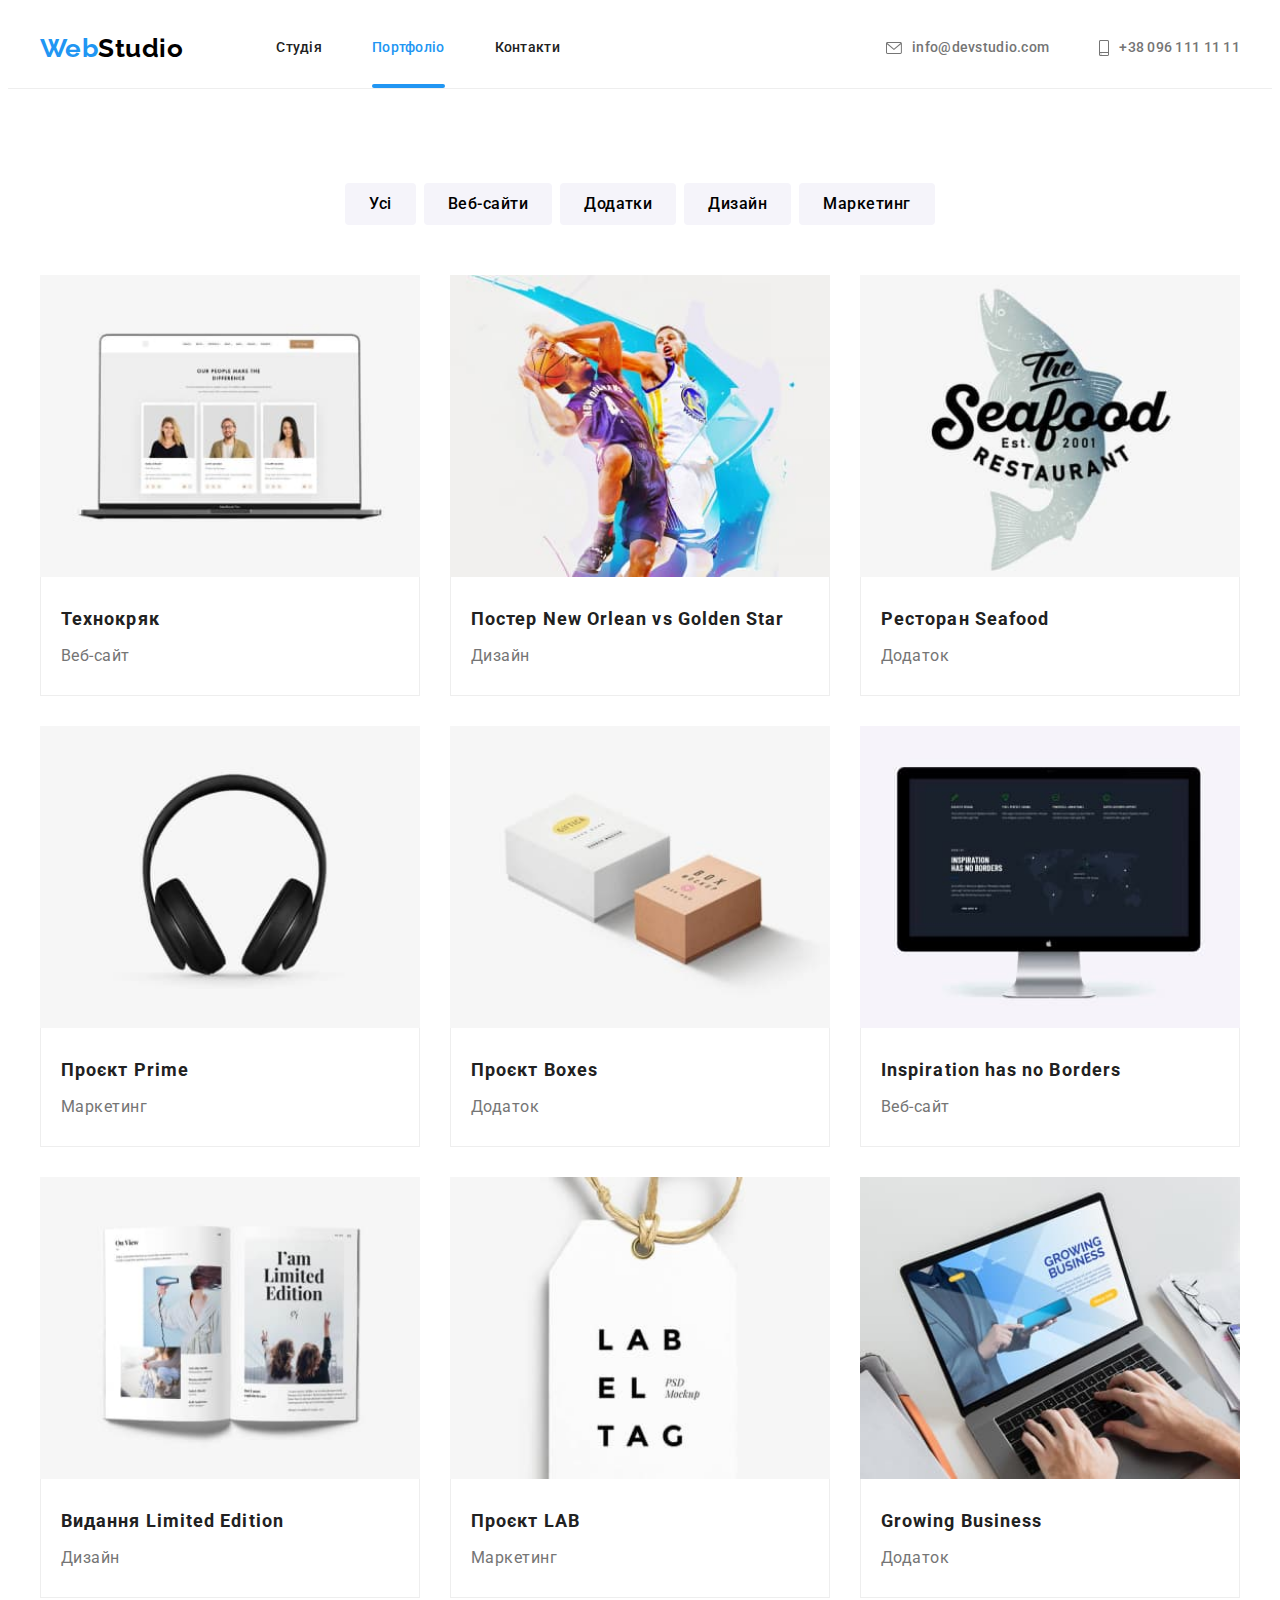
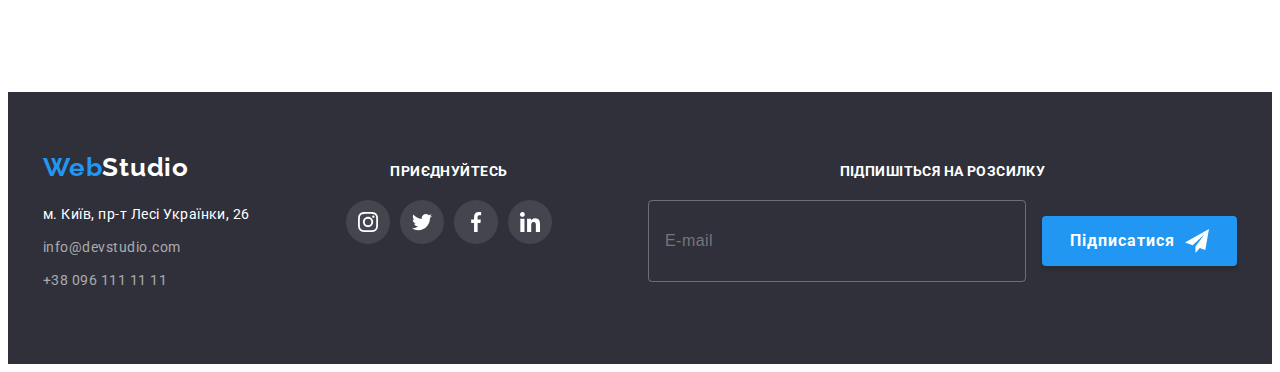
==== commit 22536f9d: "HW-8" ====
--- a/portfolio.html
+++ b/portfolio.html
@@ -209,12 +209,6 @@
                       height="450"
                     />
                   </picture>
-                  <!-- <img
-                    src="./images/portfolio_jpeg_1.jpg"
-                    alt="Фото ноутбука з відкритим сайтом"
-                    width="370"
-                    height="294"
-                  /> -->
                   <p class="portfolio-text-item">
                     Ресурс пропонує комплексні пропозиції з різним рівнем
                     функціоналу та сервісів. Все це дозволить відвідувачу
@@ -230,12 +224,37 @@
             <li class="portfolio-item">
               <a href="#" class="portfolio-link">
                 <div class="portfolio-text-wrap">
-                  <img
-                    src="./images/portfolio_jpeg_2.jpg"
-                    alt="Фото граючих баскетболистів"
-                    width="370"
-                    height="294"
-                  />
+                  <picture>
+                    <source
+                      srcset="
+                        ./images/portfolio/jpeg2/portfolio-2-1200px-1x.jpg 1x,
+                        ./images/portfolio/jpeg2/portfolio-2-1200px-2x.jpg 2x
+                      "
+                      media="(min-width: 1200px)"
+                    />
+                    <source
+                      srcset="
+                        ./images/portfolio/jpeg2/portfolio-2-768px-1x.jpg 1x,
+                        ./images/portfolio/jpeg2/portfolio-2-768px-2x.jpg 2x
+                      "
+                      media="(min-width: 768px)"
+                    />
+
+                    <source
+                      srcset="
+                        ./images/portfolio/jpeg2/portfolio-2-480px-1x.jpg 1x,
+                        ./images/portfolio/jpeg2/portfolio-2-480px-2x.jpg 2x
+                      "
+                      media="(min-width: 320px)"
+                    />
+
+                    <img
+                      src="./images/portfolio/portfolio_jpeg_2.jpg"
+                      alt="Фото ноутбука з відкритим сайтом"
+                      width="450"
+                      height="450"
+                    />
+                  </picture>
                   <p class="portfolio-text-item">
                     Ресурс пропонує комплексні пропозиції з різним рівнем
                     функціоналу та сервісів. Все це дозволить відвідувачу
@@ -254,12 +273,37 @@
             <li class="portfolio-item">
               <a href="#" class="portfolio-link">
                 <div class="portfolio-text-wrap">
-                  <img
-                    src="./images/portfolio_jpeg_3.jpg"
-                    alt="Фото бренда Seafood"
-                    width="370"
-                    height="294"
-                  />
+                  <picture>
+                    <source
+                      srcset="
+                        ./images/portfolio/jpeg3/portfolio-3-1200px-1x.jpg 1x,
+                        ./images/portfolio/jpeg3/portfolio-3-1200px-2x.jpg 2x
+                      "
+                      media="(min-width: 1200px)"
+                    />
+                    <source
+                      srcset="
+                        ./images/portfolio/jpeg3/portfolio-3-768px-1x.jpg 1x,
+                        ./images/portfolio/jpeg3/portfolio-3-768px-2x.jpg 2x
+                      "
+                      media="(min-width: 768px)"
+                    />
+
+                    <source
+                      srcset="
+                        ./images/portfolio/jpeg3/portfolio-3-480px-1x.jpg 1x,
+                        ./images/portfolio/jpeg3/portfolio-3-480px-2x.jpg 2x
+                      "
+                      media="(min-width: 320px)"
+                    />
+
+                    <img
+                      src="./images/portfolio/portfolio_jpeg_3.jpg"
+                      alt="Фото ноутбука з відкритим сайтом"
+                      width="450"
+                      height="450"
+                    />
+                  </picture>
                   <p class="portfolio-text-item">
                     Ресурс пропонує комплексні пропозиції з різним рівнем
                     функціоналу та сервісів. Все це дозволить відвідувачу
@@ -278,12 +322,37 @@
             <li class="portfolio-item">
               <a href="#" class="portfolio-link">
                 <div class="portfolio-text-wrap">
-                  <img
-                    src="./images/portfolio_jpeg_4.jpg"
-                    alt="Фото навушників"
-                    width="370"
-                    height="294"
-                  />
+                  <picture>
+                    <source
+                      srcset="
+                        ./images/portfolio/jpeg4/portfolio-4-1200px-1x.jpg 1x,
+                        ./images/portfolio/jpeg4/portfolio-4-1200px-2x.jpg 2x
+                      "
+                      media="(min-width: 1200px)"
+                    />
+                    <source
+                      srcset="
+                        ./images/portfolio/jpeg4/portfolio-4-768px-1x.jpg 1x,
+                        ./images/portfolio/jpeg4/portfolio-4-768px-2x.jpg 2x
+                      "
+                      media="(min-width: 768px)"
+                    />
+
+                    <source
+                      srcset="
+                        ./images/portfolio/jpeg4/portfolio-4-480px-1x.jpg 1x,
+                        ./images/portfolio/jpeg4/portfolio-4-480px-2x.jpg 2x
+                      "
+                      media="(min-width: 320px)"
+                    />
+
+                    <img
+                      src="./images/portfolio/portfolio_jpeg_4.jpg"
+                      alt="Фото ноутбука з відкритим сайтом"
+                      width="450"
+                      height="450"
+                    />
+                  </picture>
                   <p class="portfolio-text-item">
                     Ресурс пропонує комплексні пропозиції з різним рівнем
                     функціоналу та сервісів. Все це дозволить відвідувачу
@@ -302,12 +371,37 @@
             <li class="portfolio-item">
               <a href="#" class="portfolio-link">
                 <div class="portfolio-text-wrap">
-                  <img
-                    src="./images/portfolio_jpeg_5.jpg"
-                    alt="Фото коробок"
-                    width="370"
-                    height="294"
-                  />
+                  <picture>
+                    <source
+                      srcset="
+                        ./images/portfolio/jpeg5/portfolio-5-1200px-1x.jpg 1x,
+                        ./images/portfolio/jpeg5/portfolio-5-1200px-2x.jpg 2x
+                      "
+                      media="(min-width: 1200px)"
+                    />
+                    <source
+                      srcset="
+                        ./images/portfolio/jpeg5/portfolio-5-768px-1x.jpg 1x,
+                        ./images/portfolio/jpeg5/portfolio-5-768px-2x.jpg 2x
+                      "
+                      media="(min-width: 768px)"
+                    />
+
+                    <source
+                      srcset="
+                        ./images/portfolio/jpeg5/portfolio-5-480px-1x.jpg 1x,
+                        ./images/portfolio/jpeg5/portfolio-5-480px-2x.jpg 2x
+                      "
+                      media="(min-width: 320px)"
+                    />
+
+                    <img
+                      src="./images/portfolio/portfolio_jpeg_5.jpg"
+                      alt="Фото ноутбука з відкритим сайтом"
+                      width="450"
+                      height="450"
+                    />
+                  </picture>
                   <p class="portfolio-text-item">
                     Ресурс пропонує комплексні пропозиції з різним рівнем
                     функціоналу та сервісів. Все це дозволить відвідувачу
@@ -326,12 +420,37 @@
             <li class="portfolio-item">
               <a href="#" class="portfolio-link">
                 <div class="portfolio-text-wrap">
-                  <img
-                    src="./images/portfolio_jpeg_6.jpg"
-                    alt="Фото монитора Apple"
-                    width="370"
-                    height="294"
-                  />
+                  <picture>
+                    <source
+                      srcset="
+                        ./images/portfolio/jpeg6/portfolio-6-1200px-1x.jpg 1x,
+                        ./images/portfolio/jpeg6/portfolio-6-1200px-2x.jpg 2x
+                      "
+                      media="(min-width: 1200px)"
+                    />
+                    <source
+                      srcset="
+                        ./images/portfolio/jpeg6/portfolio-6-768px-1x.jpg 1x,
+                        ./images/portfolio/jpeg6/portfolio-6-768px-2x.jpg 2x
+                      "
+                      media="(min-width: 768px)"
+                    />
+
+                    <source
+                      srcset="
+                        ./images/portfolio/jpeg6/portfolio-6-480px-1x.jpg 1x,
+                        ./images/portfolio/jpeg6/portfolio-6-480px-2x.jpg 2x
+                      "
+                      media="(min-width: 320px)"
+                    />
+
+                    <img
+                      src="./images/portfolio/portfolio_jpeg_6.jpg"
+                      alt="Фото ноутбука з відкритим сайтом"
+                      width="450"
+                      height="450"
+                    />
+                  </picture>
                   <p class="portfolio-text-item">
                     Ресурс пропонує комплексні пропозиції з різним рівнем
                     функціоналу та сервісів. Все це дозволить відвідувачу
@@ -350,12 +469,37 @@
             <li class="portfolio-item">
               <a href="#" class="portfolio-link">
                 <div class="portfolio-text-wrap">
-                  <img
-                    src="./images/portfolio_jpeg_7.jpg"
-                    alt="Фото відкритої книги"
-                    width="370"
-                    height="294"
-                  />
+                  <picture>
+                    <source
+                      srcset="
+                        ./images/portfolio/jpeg7/portfolio-7-1200px-1x.jpg 1x,
+                        ./images/portfolio/jpeg7/portfolio-7-1200px-2x.jpg 2x
+                      "
+                      media="(min-width: 1200px)"
+                    />
+                    <source
+                      srcset="
+                        ./images/portfolio/jpeg7/portfolio-7-768px-1x.jpg 1x,
+                        ./images/portfolio/jpeg7/portfolio-7-768px-2x.jpg 2x
+                      "
+                      media="(min-width: 768px)"
+                    />
+
+                    <source
+                      srcset="
+                        ./images/portfolio/jpeg7/portfolio-7-480px-1x.jpg 1x,
+                        ./images/portfolio/jpeg7/portfolio-7-480px-2x.jpg 2x
+                      "
+                      media="(min-width: 320px)"
+                    />
+
+                    <img
+                      src="./images/portfolio/portfolio_jpeg_7.jpg"
+                      alt="Фото ноутбука з відкритим сайтом"
+                      width="450"
+                      height="450"
+                    />
+                  </picture>
                   <p class="portfolio-text-item">
                     Ресурс пропонує комплексні пропозиції з різним рівнем
                     функціоналу та сервісів. Все це дозволить відвідувачу
@@ -374,12 +518,37 @@
             <li class="portfolio-item">
               <a href="#" class="portfolio-link">
                 <div class="portfolio-text-wrap">
-                  <img
-                    src="./images/portfolio_jpeg_8.jpg"
-                    alt="Фото бирки"
-                    width="370"
-                    height="294"
-                  />
+                  <picture>
+                    <source
+                      srcset="
+                        ./images/portfolio/jpeg8/portfolio-8-1200px-1x.jpg 1x,
+                        ./images/portfolio/jpeg8/portfolio-8-1200px-2x.jpg 2x
+                      "
+                      media="(min-width: 1200px)"
+                    />
+                    <source
+                      srcset="
+                        ./images/portfolio/jpeg8/portfolio-8-768px-1x.jpg 1x,
+                        ./images/portfolio/jpeg8/portfolio-8-768px-2x.jpg 2x
+                      "
+                      media="(min-width: 768px)"
+                    />
+
+                    <source
+                      srcset="
+                        ./images/portfolio/jpeg8/portfolio-8-480px-1x.jpg 1x,
+                        ./images/portfolio/jpeg8/portfolio-8-480px-2x.jpg 2x
+                      "
+                      media="(min-width: 320px)"
+                    />
+
+                    <img
+                      src="./images/portfolio/portfolio_jpeg_8.jpg"
+                      alt="Фото ноутбука з відкритим сайтом"
+                      width="450"
+                      height="450"
+                    />
+                  </picture>
                   <p class="portfolio-text-item">
                     Ресурс пропонує комплексні пропозиції з різним рівнем
                     функціоналу та сервісів. Все це дозволить відвідувачу
@@ -398,12 +567,37 @@
             <li class="portfolio-item">
               <a href="#" class="portfolio-link">
                 <div class="portfolio-text-wrap">
-                  <img
-                    src="./images/portfolio_jpeg_9.jpg"
-                    alt="Фото ноутбука"
-                    width="370"
-                    height="294"
-                  />
+                  <picture>
+                    <source
+                      srcset="
+                        ./images/portfolio/jpeg9/portfolio-9-1200px-1x.jpg 1x,
+                        ./images/portfolio/jpeg9/portfolio-9-1200px-2x.jpg 2x
+                      "
+                      media="(min-width: 1200px)"
+                    />
+                    <source
+                      srcset="
+                        ./images/portfolio/jpeg9/portfolio-9-768px-1x.jpg 1x,
+                        ./images/portfolio/jpeg9/portfolio-9-768px-2x.jpg 2x
+                      "
+                      media="(min-width: 768px)"
+                    />
+
+                    <source
+                      srcset="
+                        ./images/portfolio/jpeg9/portfolio-9-480px-1x.jpg 1x,
+                        ./images/portfolio/jpeg9/portfolio-9-480px-2x.jpg 2x
+                      "
+                      media="(min-width: 320px)"
+                    />
+
+                    <img
+                      src="./images/portfolio/portfolio_jpeg_9.jpg"
+                      alt="Фото ноутбука з відкритим сайтом"
+                      width="450"
+                      height="450"
+                    />
+                  </picture>
                   <p class="portfolio-text-item">
                     Ресурс пропонує комплексні пропозиції з різним рівнем
                     функціоналу та сервісів. Все це дозволить відвідувачу
--- a/css/main.min.css
+++ b/css/main.min.css
@@ -1 +1 @@
-:root{--title-text-color: #212121;--ptimary-text-color: #757575;--accent-color: #2196f3;--a-color-black: #000000;--a-color-white: #ffffff;--team-bg-color: #f5f4fa;--button-hov-foc-color: #188ce8;--button-color-white: #ffffff;--btn-bgc-portfolio: #f5f4fa;--footer-hero-background-color: #2f303a;--hero-bg-color: #c4c4c4;--footer-color-contact: rgba(255, 255, 255, 0.6);--border-color-portfolio: #eeeeee;--background-svg-color: #f5f4fa;--customers-color: #afb1b8;--invitation-bg-color: rgba(255, 255, 255, 0.1);--invitation-icon-color: #ffffff;--bg-gradient: linear-gradient( to right, rgba(47, 48, 58, 0.4), rgba(47, 48, 58, 0.4) )}.visually-hidden{position:absolute;width:1px;height:1px;margin:-1px;border:0;padding:0;white-space:nowrap;-webkit-clip-path:inset(100%);clip-path:inset(100%);clip:rect(0 0 0 0);overflow:hidden}p,h1,h2,h3,h4,h5,h6{margin:0}ul,ol{margin:0;padding-left:0}button{cursor:pointer}address{font-style:normal}img{display:block;height:auto;max-width:100%;width:100%}.link{text-decoration:none}body{font-family:"Roboto",sans-serif;letter-spacing:.03em;background-color:var(--a-color-white);color:var(--ptimary-text-color)}.list{list-style:none;-webkit-text-decoration:dashed;text-decoration:dashed}.is-hidden{opacity:0;visibility:hidden;pointer-events:none}.container{width:100%;margin:0 auto;padding-left:15px;padding-right:15px}@media screen and (min-width: 480px){.container{max-width:480px}}@media screen and (min-width: 768px){.container{max-width:768px}}@media screen and (min-width: 1200px){.container{max-width:1200px}}.section-width{width:100%}@media screen and (min-width: 480px){.section-width{max-width:480px}}@media screen and (min-width: 768px){.section-width{max-width:768px}}@media screen and (min-width: 1200px){.section-width{max-width:1200px}}.main-nav{display:flex;align-items:center}.site-nav{display:flex;align-items:center}.logo-header{font-family:"Raleway",sans-serif;font-weight:700;font-size:24px;line-height:1.16;padding-top:10px;padding-bottom:10px;text-decoration:none;color:var(--a-color-black)}@media screen and (min-width: 767px){.logo-header{font-size:26px;line-height:1.19}}.logo-web{color:var(--accent-color)}.nav-list{position:relative;display:none;margin-left:93px}@media screen and (min-width: 768px){.nav-list{display:flex}}.nav-list .link.current{color:var(--accent-color)}.nav-list .link:hover,.nav-list .link:focus{color:var(--accent-color)}.nav-list .nav-item+.nav-item{margin-left:50px}.nav-item .link{display:block;padding-top:32px;padding-bottom:32px;font-weight:500;font-size:14px;line-height:1.14;letter-spacing:.02em;text-decoration:none;color:var(--title-text-color);transition:color 250ms cubic-bezier(0.4, 0, 0.2, 1)}.contact-nav{display:none}@media screen and (min-width: 768px){.contact-nav{display:flex;flex-wrap:wrap;justify-content:flex-end}}@media screen and (min-width: 1200px){.contact-nav{display:flex;flex-wrap:wrap;margin-left:auto}}.contact-nav .con-nav-item+.con-nav-item{margin-left:0px}@media screen and (min-width: 1200px){.contact-nav .con-nav-item+.con-nav-item{margin-left:50px}}.contact-nav .link:hover,.contact-nav .link:focus{color:var(--accent-color);transform:translateY(0);transition:transform 250ms cubic-bezier(0.4, 0, 0.2, 1)}.contact-link{display:flex;align-items:center;padding-top:5px;padding-bottom:5px;font-weight:500;font-size:12px;line-height:1.1666666667;letter-spacing:.02em;color:inherit;transition:color 250ms cubic-bezier(0.4, 0, 0.2, 1)}@media screen and (min-width: 1200px){.contact-link{padding-top:32px;padding-bottom:32px;font-size:14px;line-height:1.14;letter-spacing:.02em;text-decoration:none;color:inherit;transition:color 250ms cubic-bezier(0.4, 0, 0.2, 1)}}@media screen and (min-width: 1200px){.contact-icon-mail{width:16px;height:12px}}@media screen and (min-width: 1200px){.contact-icon-phone{height:16px}}.contact-icon-mail,.contact-icon-phone{fill:currentColor;margin-right:10px}.current-page{position:relative;display:block}.link.current::after{position:absolute;left:0;bottom:0;content:"";width:100%;height:4px;background-color:var(--accent-color);border-radius:2px}.mobile-menu-top,.mobile-menu-bottom{margin-left:40px}.menu-open{display:none}@media screen and (max-width: 767px){.menu-open{display:flex;align-items:center;fill:#000;margin-left:auto;background-color:rgba(0,0,0,0);border:none}}.mobile-menu{width:100vw;height:100vh;top:0;position:fixed;background-color:#fff;z-index:1;padding-top:10px;padding-bottom:10px}.mobile-menu>.container{height:100%;display:flex;flex-direction:column;justify-content:space-between;overflow:auto}.menu-close{display:flex;align-items:center;justify-content:center;margin-left:auto;margin-bottom:1px;width:30px;height:30px;background-color:rgba(0,0,0,0);border:none;transition:fill 250ms cubic-bezier(0.4, 0, 0.2, 1)}.menu-close:hover,.menu-close:focus{fill:var(--accent-color)}.mobile-menu-item:not(:last-child){margin-bottom:30px}.mobile-menu-list{margin-bottom:30px}.mobile-menu-link{font-weight:500;font-size:40px;line-height:1.175;letter-spacing:.02em;color:var(--a-color-black)}.mobile-menu-link:hover,.mobile-menu-link:focus{color:var(--accent-color)}.contact-menu-item:not(:last-child){margin-bottom:30px}.contact-menu-item:last-child{margin-bottom:64px}.contact-menu-phone{font-weight:500;font-size:34px;line-height:1.1764705882;letter-spacing:.02em;color:var(--accent-color)}.contact-menu-mail{font-weight:500;font-size:24px;line-height:1.1666666667;letter-spacing:.02em;color:inherit}.mobile-soc-list{display:flex;flex-wrap:wrap;position:relative;gap:10px;margin-bottom:48px}.mobile-soc-item:not(:last-child)::after{position:relative;content:"";width:22px;height:0;border:1px solid rgba(33,33,33,.2);transform:rotate(90deg);margin-left:10px}.mobile-soc-link{font-weight:500;font-size:18px;line-height:1.2222222222;letter-spacing:.02em;color:var(--accent-color)}.hero{margin:0 auto;padding-top:118px;padding-bottom:118px;background-image:var(--bg-gradient),url("../images/hero-bg/hero-bg-480px.jpg");max-width:480px;background-position:center;background-repeat:no-repeat;background-size:cover;background-color:var(--hero-bg-color);text-align:center}@media(min-device-pixel-ratio: 2),(-webkit-min-device-pixel-ratio: 2),(min-resolution: 192dpi),(min-resolution: 2dppx){.hero{background-image:var(--bg-gradient),url("../images/hero-bg/hero-bg-480px-2x.jpg")}}@media screen and (min-width: 768px){.hero{padding-top:118px;padding-bottom:118px;background-image:var(--bg-gradient),url("../images/hero-bg/hero-bg-768px.jpg");max-width:768px}}@media screen and (min-width: 768px)and (min-device-pixel-ratio: 2),screen and (min-width: 768px)and (-webkit-min-device-pixel-ratio: 2),screen and (min-width: 768px)and (min-resolution: 192dpi),screen and (min-width: 768px)and (min-resolution: 2dppx){.hero{background-image:var(--bg-gradient),url("../images/hero-bg/hero-bg-768px-2x.jpg")}}@media screen and (min-width: 1200px){.hero{padding-top:200px;padding-bottom:200px;max-width:1600px;background-image:var(--bg-gradient),url("../images/hero-bg/hero-bg-1200px.jpg")}}@media screen and (min-width: 1200px)and (min-device-pixel-ratio: 2),screen and (min-width: 1200px)and (-webkit-min-device-pixel-ratio: 2),screen and (min-width: 1200px)and (min-resolution: 192dpi),screen and (min-width: 1200px)and (min-resolution: 2dppx){.hero{background-image:var(--bg-gradient),url("../images/hero-bg/hero-bg-1200px-2x.jpg")}}.hero-container{max-width:360px}@media screen and (min-width: 768px){.hero-container{max-width:696px}}.hero-title{font-weight:900;font-size:26px;line-height:1.62;letter-spacing:.06em;text-transform:uppercase;color:var(--a-color-white)}@media screen and (min-width: 768px){.hero-title{font-size:44px;line-height:1.36;text-align:center;letter-spacing:.06em;text-transform:uppercase}}.hero-button{border-radius:4px;border-color:rgba(0,0,0,0);padding:10px 24px;margin-top:40px;font-family:inherit;font-weight:700;font-size:16px;line-height:1.88;text-align:center;letter-spacing:.06em;background-color:var(--accent-color);box-shadow:0px 4px 4px rgba(0,0,0,.15);color:var(--button-color-white);cursor:pointer;transition:background-color 250ms cubic-bezier(0.4, 0, 0.2, 1)}.hero-button:hover,.hero-button:focus{background-color:var(--button-hov-foc-color)}@media screen and (min-width: 768px){.hero-button{padding:10px 32px;margin-top:30px;font-size:16px;line-height:1.88}}.description{padding:60px 0}@media screen and (min-width: 1200px){.description{padding:94px 0}}.description-list{display:flex;flex-wrap:wrap;gap:30px}.description-item{width:100%}@media screen and (min-width: 768px){.description-item{flex-basis:calc((100% - 30px)/2)}}@media screen and (min-width: 1200px){.description-item{flex-basis:calc((100% - 90px)/4)}}.description-icon-size{margin-bottom:30px;width:100%;height:120px;border-radius:4px;background-size:70px;background-repeat:no-repeat;background-position:center;background-color:var(--background-svg-color);display:flex;align-items:center;justify-content:center}@media screen and (min-width: 768px){.description-icon-size{width:354px}}@media screen and (min-width: 1200px){.description-icon-size{width:270px}}.description-title{margin-bottom:10px;font-weight:700;font-size:14px;line-height:1.14;text-transform:uppercase;color:var(--title-text-color)}@media screen and (max-width: 768px){.description-title{text-align:center}}.description-text{font-size:14px;line-height:1.71;color:var(--ptimary-text-color)}.img-description{padding:24px 20px;border-left:1px solid var(--border-color-portfolio);border-bottom:1px solid var(--border-color-portfolio);border-right:1px solid var(--border-color-portfolio)}.direction{padding:60px 0}@media screen and (min-width: 1200px){.direction{padding:94px 0}}@media screen and (max-width: 1200px){.direction{display:none}}.direction-list{display:flex;gap:30px}.direction-item{width:calc((100% - 60px)/3)}.direction-title{margin-bottom:50px;font-weight:700;font-size:36px;line-height:1.16;text-align:center;color:var(--title-text-color)}.direction-text-wrap{position:relative}.direction-text-item{position:absolute;bottom:0;font-weight:700;font-size:14px;line-height:1.14;text-align:center;letter-spacing:.03em;text-transform:uppercase;padding-top:27px;padding-bottom:27px;color:#fff;background:rgba(47,48,58,.8);height:70px;width:100%}.team{background:var(--team-bg-color);padding:60px 0}@media screen and (min-width: 1200px){.team{padding:94px 0}}.team-title{margin-bottom:50px;font-weight:700;font-size:36px;line-height:1.16;text-align:center;color:var(--title-text-color)}.team-list{display:flex;flex-wrap:wrap;gap:30px}.team-item{width:100%;background:var(--a-color-white);box-shadow:0px 1px 3px rgba(0,0,0,.12),0px 1px 1px rgba(0,0,0,.14),0px 2px 1px rgba(0,0,0,.2);border-radius:0px 0px 4px 4px}@media screen and (min-width: 768px){.team-item{flex-basis:calc((100% - 30px)/2)}}@media screen and (min-width: 1200px){.team-item{flex-basis:calc((100% - 90px)/4)}}.team-description{padding:30px 0}.team-member-name{font-weight:500;font-size:16px;line-height:1.18;text-align:center;color:var(--title-text-color)}.team-function{margin-top:10px;font-size:16px;line-height:1.18;text-align:center;color:var(--ptimary-text-color);margin-bottom:16px}.team-soc-list{display:flex;justify-content:center;gap:10px}.team-soc-item{width:44px;height:44px}.team-soc-link{width:100%;height:100%;border-radius:50%;display:flex;align-items:center;justify-content:center;transition:background-color 250ms cubic-bezier(0.4, 0, 0.2, 1)}.team-soc-link:hover,.team-soc-link:focus{background-color:var(--accent-color)}.team-soc-icon{fill:var(--customers-color);transition:fill 250ms cubic-bezier(0.4, 0, 0.2, 1)}.team-soc-link:hover .team-soc-icon,.team-soc-link:focus .team-soc-icon{fill:var(--a-color-white)}.customers{padding:60px 0}@media screen and (min-width: 1200px){.customers{padding:94px 0}}.customers-title{margin-bottom:50px;font-weight:700;font-size:36px;line-height:1.16;text-align:center;color:var(--title-text-color)}.customers-list{display:flex;flex-wrap:wrap;gap:30px}.customers-item{height:92px;width:calc((100% - 30px)/2)}@media screen and (min-width: 768px){.customers-item{width:calc((100% - 60px)/3)}}@media screen and (min-width: 1200px){.customers-item{width:calc((100% - 150px)/6)}}.customers-icon{fill:var(--customers-color);transition:fill 250ms cubic-bezier(0.4, 0, 0.2, 1)}.customers-link:hover .customers-icon,.customers-link:focus .customers-icon{fill:var(--accent-color)}.customers-link{width:100%;height:100%;border:1px solid var(--customers-color);border-radius:5px;display:flex;align-items:center;justify-content:center;transition:border-color 250ms cubic-bezier(0.4, 0, 0.2, 1)}.customers-link:hover,.customers-link:focus{border-color:var(--accent-color)}.logo-footer{display:block;margin-bottom:20px;font-family:"Raleway",sans-serif;text-decoration:none;color:var(--a-color-white);font-weight:700;font-size:26px;line-height:1.19;letter-spacing:.03em}@media screen and (max-width: 767px){.logo-footer{text-align:center}}.footer{background:var(--footer-hero-background-color)}.footer .container{padding:60px 0}.footer-container{display:flex;flex-wrap:wrap;flex-direction:column;align-items:center}@media screen and (min-width: 768px){.footer-container{display:flex;justify-content:space-evenly;align-items:baseline;flex-wrap:wrap;flex-direction:row}}@media screen and (min-width: 1200px){.footer-container{display:flex;align-items:baseline}}@media screen and (max-width: 1199px){.footer-address{display:flex;flex-wrap:wrap;align-items:center;flex-direction:column;margin-bottom:60px}}.address-item:nth-child(2){margin:9px 0}.address-list{text-align:center}@media screen and (min-width: 1200px){.address-list{text-align:left}}.item-address{font-size:14px;font-style:normal;line-height:1.71;text-decoration:none;color:var(--a-color-white);transition:color 250ms cubic-bezier(0.4, 0, 0.2, 1)}.address-item .effect:hover,.address-item .effect:focus{color:var(--accent-color)}.item-mail,.item-phone{font-size:14px;font-style:normal;line-height:1.71;text-decoration:none;color:var(--footer-color-contact);transition:color 250ms cubic-bezier(0.4, 0, 0.2, 1)}.invitation-title{margin-bottom:20px;font-weight:700;font-size:14px;line-height:1.14;letter-spacing:.03em;text-transform:uppercase;color:#fff}.invitation{display:flex;flex-wrap:wrap;flex-direction:column;align-items:center;margin-bottom:60px}@media screen and (min-width: 1199px){.invitation{margin-left:93px}}.invitation-soc-list{display:flex;justify-content:center;gap:10px}.invitation-soc-item{width:44px;height:44px}.invitation-soc-link{display:block;width:100%;height:100%;border-radius:50%;background:var(--invitation-bg-color);display:flex;align-items:center;justify-content:center;transition:background-color 250ms cubic-bezier(0.4, 0, 0.2, 1)}.invitation-soc-icon{fill:var(--invitation-icon-color);transition:fill 250ms cubic-bezier(0.4, 0, 0.2, 1)}.invitation-soc-link:hover,.invitation-soc-link:focus{background-color:var(--accent-color)}.signUp{display:flex;flex-wrap:wrap;flex-direction:column;align-items:center}@media screen and (min-width: 1199px){.signUp{margin-left:93px}}.signUp-title{margin-bottom:20px;font-weight:700;font-size:14px;line-height:1.14;letter-spacing:.03em;text-transform:uppercase;color:#fff}.signUp-input{align-items:center;font-weight:400;font-size:16px;line-height:1.25;letter-spacing:.03em;min-width:450px;height:50px;margin-bottom:20px;border:1px solid rgba(255,255,255,.3);background-color:rgba(0,0,0,0);border-radius:4px;padding-left:16px;padding-top:15px;padding-bottom:15px;color:rgba(255,255,255,.6)}@media screen and (min-width: 1200px){.signUp-input{margin-right:12px;min-width:358px}}.signUp-input:focus{outline:rgba(0,0,0,0)}.signUp-btn{position:relative;border-radius:4px;border-color:rgba(0,0,0,0);border:none;padding:10px 62px 10px 28px;font-family:inherit;font-weight:700;font-size:16px;line-height:1.88;text-align:center;letter-spacing:.06em;background-color:var(--accent-color);box-shadow:0px 4px 4px rgba(0,0,0,.15);color:var(--button-color-white);cursor:pointer;transition:background-color 250ms cubic-bezier(0.4, 0, 0.2, 1)}.signUp-btn:hover,.signUp-btn:focus{background-color:var(--button-hov-foc-color)}.signUp-icon{position:absolute;margin-left:10px;top:50%;transform:translateY(-50%);fill:var(--a-color-white)}@media screen and (max-width: 1199px){.footer-form{display:flex;align-items:center;flex-direction:column}}.portfolio{padding:60px 0}@media screen and (min-width: 1200px){.portfolio{padding:94px 0}}.portfolio-header{border-bottom:1px solid var(--border-color-portfolio)}.portfolio-list-btn{gap:8px;display:flex;justify-content:center;margin-bottom:50px}.portfolio-btn{padding:6px 22px;flex-basis:calc((100% - 32px)/5);font-family:inherit;font-weight:500;font-size:16px;line-height:1.62;letter-spacing:.03em;text-align:center;background-color:var(--btn-bgc-portfolio);border-color:rgba(0,0,0,0);border-radius:4px;cursor:pointer;transition:background-color 250ms cubic-bezier(0.4, 0, 0.2, 1),box-shadow 250ms cubic-bezier(0.4, 0, 0.2, 1),color 250ms cubic-bezier(0.4, 0, 0.2, 1)}.portfolio-btn:hover,.portfolio-btn:focus{color:var(--a-color-white);background:var(--accent-color);box-shadow:0px 3px 1px rgba(0,0,0,.1),0px 1px 2px rgba(0,0,0,.08),0px 2px 2px rgba(0,0,0,.12)}.portfolio-list{gap:30px;display:flex;flex-wrap:wrap}.portfolio-item{width:calc((100% - 60px)/3)}.portfolio-link{text-decoration:none;display:block;transition:box-shadow 250ms cubic-bezier(0.4, 0, 0.2, 1)}.portfolio-link:hover,.portfolio-link:focus{box-shadow:0px 1px 1px rgba(0,0,0,.12),0px 4px 4px rgba(0,0,0,.06),1px 4px 6px rgba(0,0,0,.16)}.portfolio-title{margin-bottom:4px;font-weight:700;font-size:18px;line-height:2;letter-spacing:.06em;color:var(--title-text-color)}.portfolio-text{font-size:16px;line-height:1.88;color:var(--ptimary-text-color)}.portfolio-text-wrap{position:relative;overflow:hidden}.portfolio-text-item{position:absolute;top:0;padding:63px 24px;font-size:18px;line-height:1.56;letter-spacing:.03em;color:#fff;background:rgba(33,150,243,.9);height:100%;transform:translateY(100%);transition:transform 250ms cubic-bezier(0.4, 0, 0.2, 1)}.portfolio-link:hover .portfolio-text-item,.portfolio-link:focus .portfolio-text-item{transform:translateY(0)}.backdrop{width:100%;height:100%;background:rgba(0,0,0,.2);position:fixed;top:0%;transition:opacity 250ms cubic-bezier(0.4, 0, 0.2, 1),visibility 250ms cubic-bezier(0.4, 0, 0.2, 1)}.modal{position:absolute;top:50%;left:50%;transform:translate(-50%, -50%) scale(1);transition:transform 250ms cubic-bezier(0.4, 0, 0.2, 1);width:528px;min-height:581px;padding:40px;background:#fff;border-radius:4px}@media screen and (max-width: 1199px){.modal{height:95%;width:95%;max-height:609px;max-width:450px;overflow:scroll}}.backdrop.is-hidden .modal{transform:translate(-50%, -50%) scale(0)}.modal-close{width:30px;height:30px;background-color:rgba(0,0,0,0);border:1px solid rgba(0,0,0,.1);border-radius:50%;position:absolute;right:8px;top:8px;display:flex;align-items:center;justify-content:center;transition:fill 250ms cubic-bezier(0.4, 0, 0.2, 1)}.modal-close:hover,.modal-close:focus{fill:var(--accent-color)}.is-hidden{opacity:0;visibility:hidden;pointer-events:none}.modal-title{font-weight:700;font-size:20px;line-height:1.15;text-align:center;letter-spacing:.03em;color:#212121;margin-bottom:12px}.input-label{font-size:12px;line-height:1.16;letter-spacing:.01em;color:var(--ptimary-text-color)}.input-label span{display:block;margin-bottom:4px}.modal-field{margin-bottom:10px}.modal-field:nth-child(4){margin-bottom:20px}.modal-field:nth-child(5){margin-bottom:0}.input-wrap{position:relative}.modal-input-icon{position:absolute;left:12px;top:50%;transform:translateY(-50%);fill:var(--title-text-color);transition:fill 250ms cubic-bezier(0.4, 0, 0.2, 1)}.modal-input-icon:hover,.modal-input-icon:focus{fill:var(--accent-color)}.modal-input{width:100%;height:40px;border:1px solid rgba(33,33,33,.2);border-radius:4px;font-style:12px;color:var(--a-color-black);padding-left:40px;outline:rgba(0,0,0,0);transition:border-color 250ms cubic-bezier(0.4, 0, 0.2, 1)}.modal-input:hover,.modal-input:focus{border-color:var(--accent-color)}.modal-input:hover+.modal-input-icon,.modal-input:focus+.modal-input-icon{fill:var(--accent-color)}.modal-feedback{display:block;width:100%;height:120px;border:1px solid rgba(33,33,33,.2);border-radius:4px;padding:12px 16px;resize:none}.modal-feedback::-moz-placeholder{font-size:12px;line-height:1.16;letter-spacing:.01em;color:rgba(117,117,117,.5)}.modal-feedback:-ms-input-placeholder{font-size:12px;line-height:1.16;letter-spacing:.01em;color:rgba(117,117,117,.5)}.modal-feedback::placeholder{font-size:12px;line-height:1.16;letter-spacing:.01em;color:rgba(117,117,117,.5)}.modal-feedback:hover,.modal-feedback:focus{border-color:var(--accent-color)}.check-rules,.rules-btn{display:flex;justify-content:center}.user-rules-text{font-size:14px;line-height:1.17;letter-spacing:.03em;color:var(--ptimary-text-color);display:flex}.user-rules-text::before{content:"";width:16px;height:15px;border:2px solid var(--a-color-black);border-radius:3px;margin-right:5px}.user-rules-link{padding-left:3px;color:var(--accent-color)}.user-rules:checked+.user-rules-text::before{background-color:var(--accent-color);border-color:rgba(0,0,0,0);background-image:url(../images/check.svg);background-repeat:no-repeat}.user-rules:focus+.user-rules-text::before{border-color:var(--accent-color)}.user-rules-btn{border-radius:4px;border-color:rgba(0,0,0,0);padding:10px 52px;font-family:inherit;font-weight:700;font-size:16px;line-height:1.88;letter-spacing:.06em;text-align:center;background-color:var(--accent-color);box-shadow:0px 4px 4px rgba(0,0,0,.15);color:var(--button-color-white);cursor:pointer;transition:background-color 250ms cubic-bezier(0.4, 0, 0.2, 1)}.user-rules-btn:hover,.user-rules-btn:focus{background-color:var(--button-hov-foc-color)}.rules-btn{margin-top:30px}/*# sourceMappingURL=main.min.css.map */+:root{--title-text-color: #212121;--ptimary-text-color: #757575;--accent-color: #2196f3;--a-color-black: #000000;--a-color-white: #ffffff;--team-bg-color: #f5f4fa;--button-hov-foc-color: #188ce8;--button-color-white: #ffffff;--btn-bgc-portfolio: #f5f4fa;--footer-hero-background-color: #2f303a;--hero-bg-color: #c4c4c4;--footer-color-contact: rgba(255, 255, 255, 0.6);--border-color-portfolio: #eeeeee;--background-svg-color: #f5f4fa;--customers-color: #afb1b8;--invitation-bg-color: rgba(255, 255, 255, 0.1);--invitation-icon-color: #ffffff;--bg-gradient: linear-gradient( to right, rgba(47, 48, 58, 0.4), rgba(47, 48, 58, 0.4) )}.visually-hidden{position:absolute;width:1px;height:1px;margin:-1px;border:0;padding:0;white-space:nowrap;-webkit-clip-path:inset(100%);clip-path:inset(100%);clip:rect(0 0 0 0);overflow:hidden}p,h1,h2,h3,h4,h5,h6{margin:0}ul,ol{margin:0;padding-left:0}button{cursor:pointer}address{font-style:normal}img{display:block;height:auto;max-width:100%;width:100%}.link{text-decoration:none}body{font-family:"Roboto",sans-serif;letter-spacing:.03em;background-color:var(--a-color-white);color:var(--ptimary-text-color)}.list{list-style:none;-webkit-text-decoration:dashed;text-decoration:dashed}.is-hidden{opacity:0;visibility:hidden;pointer-events:none}.container{width:100%;margin:0 auto;padding-left:15px;padding-right:15px}@media screen and (min-width: 480px){.container{max-width:480px}}@media screen and (min-width: 768px){.container{max-width:768px}}@media screen and (min-width: 1200px){.container{max-width:1200px}}.section-width{width:100%}@media screen and (min-width: 480px){.section-width{max-width:480px}}@media screen and (min-width: 768px){.section-width{max-width:768px}}@media screen and (min-width: 1200px){.section-width{max-width:1200px}}.main-nav{display:flex;align-items:center}.site-nav{display:flex;align-items:center}.logo-header{font-family:"Raleway",sans-serif;font-weight:700;font-size:24px;line-height:1.16;padding-top:10px;padding-bottom:10px;text-decoration:none;color:var(--a-color-black)}@media screen and (min-width: 767px){.logo-header{font-size:26px;line-height:1.19}}.logo-web{color:var(--accent-color)}.nav-list{position:relative;display:none;margin-left:93px}@media screen and (min-width: 768px){.nav-list{display:flex}}.nav-list .link.current{color:var(--accent-color)}.nav-list .link:hover,.nav-list .link:focus{color:var(--accent-color)}.nav-list .nav-item+.nav-item{margin-left:50px}.nav-item .link{display:block;padding-top:32px;padding-bottom:32px;font-weight:500;font-size:14px;line-height:1.14;letter-spacing:.02em;text-decoration:none;color:var(--title-text-color);transition:color 250ms cubic-bezier(0.4, 0, 0.2, 1)}.contact-nav{display:none}@media screen and (min-width: 768px){.contact-nav{display:flex;flex-wrap:wrap;margin-left:90px}}@media screen and (min-width: 1200px){.contact-nav{display:flex;flex-wrap:wrap;margin-left:auto}}.contact-nav .con-nav-item+.con-nav-item{margin-left:0px}@media screen and (min-width: 1200px){.contact-nav .con-nav-item+.con-nav-item{margin-left:50px}}.contact-nav .link:hover,.contact-nav .link:focus{color:var(--accent-color);transform:translateY(0);transition:transform 250ms cubic-bezier(0.4, 0, 0.2, 1)}.contact-link{display:flex;align-items:center;padding-top:5px;padding-bottom:5px;font-weight:500;font-size:12px;line-height:1.1666666667;letter-spacing:.02em;color:inherit;transition:color 250ms cubic-bezier(0.4, 0, 0.2, 1)}@media screen and (min-width: 1200px){.contact-link{padding-top:32px;padding-bottom:32px;font-size:14px;line-height:1.14;letter-spacing:.02em;text-decoration:none;color:inherit;transition:color 250ms cubic-bezier(0.4, 0, 0.2, 1)}}@media screen and (min-width: 1200px){.contact-icon-mail{width:16px;height:12px}}@media screen and (min-width: 1200px){.contact-icon-phone{height:16px}}.contact-icon-mail,.contact-icon-phone{fill:currentColor;margin-right:10px}.current-page{position:relative;display:block}.link.current::after{position:absolute;left:0;bottom:0;content:"";width:100%;height:4px;background-color:var(--accent-color);border-radius:2px}.mobile-menu-top,.mobile-menu-bottom{margin-left:40px}.menu-open{display:none}@media screen and (max-width: 767px){.menu-open{display:flex;align-items:center;fill:#000;margin-left:auto;background-color:rgba(0,0,0,0);border:none}}.mobile-menu{width:100vw;height:100vh;top:0;position:fixed;background-color:#fff;z-index:1;padding-top:10px;padding-bottom:10px}.mobile-menu>.container{height:100%;display:flex;flex-direction:column;justify-content:space-between;overflow:auto}.menu-close{display:flex;align-items:center;justify-content:center;margin-left:auto;margin-bottom:1px;width:30px;height:30px;background-color:rgba(0,0,0,0);border:none;transition:fill 250ms cubic-bezier(0.4, 0, 0.2, 1)}.menu-close:hover,.menu-close:focus{fill:var(--accent-color)}.mobile-menu-item:not(:last-child){margin-bottom:30px}.mobile-menu-list{margin-bottom:30px}.mobile-menu-link{font-weight:500;font-size:40px;line-height:1.175;letter-spacing:.02em;color:var(--a-color-black)}.mobile-menu-link:hover,.mobile-menu-link:focus{color:var(--accent-color)}.contact-menu-item:not(:last-child){margin-bottom:30px}.contact-menu-item:last-child{margin-bottom:64px}.contact-menu-phone{font-weight:500;font-size:34px;line-height:1.1764705882;letter-spacing:.02em;color:var(--accent-color)}.contact-menu-mail{font-weight:500;font-size:24px;line-height:1.1666666667;letter-spacing:.02em;color:inherit}.mobile-soc-list{display:flex;flex-wrap:wrap;position:relative;gap:10px;margin-bottom:48px}.mobile-soc-item:not(:last-child)::after{position:relative;content:"";width:22px;height:0;border:1px solid rgba(33,33,33,.2);transform:rotate(90deg);margin-left:10px}.mobile-soc-link{font-weight:500;font-size:18px;line-height:1.2222222222;letter-spacing:.02em;color:var(--accent-color)}.hero{margin:0 auto;padding-top:118px;padding-bottom:118px;background-image:var(--bg-gradient),url("../images/hero-bg/hero-bg-480px.jpg");max-width:480px;background-position:center;background-repeat:no-repeat;background-size:cover;background-color:var(--hero-bg-color);text-align:center}@media(min-device-pixel-ratio: 2),(-webkit-min-device-pixel-ratio: 2),(min-resolution: 192dpi),(min-resolution: 2dppx){.hero{background-image:var(--bg-gradient),url("../images/hero-bg/hero-bg-480px-2x.jpg")}}@media screen and (min-width: 768px){.hero{padding-top:118px;padding-bottom:118px;background-image:var(--bg-gradient),url("../images/hero-bg/hero-bg-768px.jpg");max-width:768px}}@media screen and (min-width: 768px)and (min-device-pixel-ratio: 2),screen and (min-width: 768px)and (-webkit-min-device-pixel-ratio: 2),screen and (min-width: 768px)and (min-resolution: 192dpi),screen and (min-width: 768px)and (min-resolution: 2dppx){.hero{background-image:var(--bg-gradient),url("../images/hero-bg/hero-bg-768px-2x.jpg")}}@media screen and (min-width: 1200px){.hero{padding-top:200px;padding-bottom:200px;max-width:1600px;background-image:var(--bg-gradient),url("../images/hero-bg/hero-bg-1200px.jpg")}}@media screen and (min-width: 1200px)and (min-device-pixel-ratio: 2),screen and (min-width: 1200px)and (-webkit-min-device-pixel-ratio: 2),screen and (min-width: 1200px)and (min-resolution: 192dpi),screen and (min-width: 1200px)and (min-resolution: 2dppx){.hero{background-image:var(--bg-gradient),url("../images/hero-bg/hero-bg-1200px-2x.jpg")}}.hero-container{max-width:360px}@media screen and (min-width: 768px){.hero-container{max-width:696px}}.hero-title{font-weight:900;font-size:26px;line-height:1.62;letter-spacing:.06em;text-transform:uppercase;color:var(--a-color-white)}@media screen and (min-width: 768px){.hero-title{font-size:44px;line-height:1.36;text-align:center;letter-spacing:.06em;text-transform:uppercase}}.hero-button{border-radius:4px;border-color:rgba(0,0,0,0);padding:10px 24px;margin-top:40px;font-family:inherit;font-weight:700;font-size:16px;line-height:1.88;text-align:center;letter-spacing:.06em;background-color:var(--accent-color);box-shadow:0px 4px 4px rgba(0,0,0,.15);color:var(--button-color-white);cursor:pointer;transition:background-color 250ms cubic-bezier(0.4, 0, 0.2, 1)}.hero-button:hover,.hero-button:focus{background-color:var(--button-hov-foc-color)}@media screen and (min-width: 768px){.hero-button{padding:10px 32px;margin-top:30px;font-size:16px;line-height:1.88}}.description{padding:60px 0}@media screen and (min-width: 1200px){.description{padding:94px 0}}.description-list{display:flex;flex-wrap:wrap;gap:30px}.description-item{width:100%}@media screen and (min-width: 768px){.description-item{flex-basis:calc((100% - 30px)/2)}}@media screen and (min-width: 1200px){.description-item{flex-basis:calc((100% - 90px)/4)}}.description-icon-size{margin-bottom:30px;width:100%;height:120px;border-radius:4px;background-size:70px;background-repeat:no-repeat;background-position:center;background-color:var(--background-svg-color);display:flex;align-items:center;justify-content:center}@media screen and (min-width: 768px){.description-icon-size{width:354px}}@media screen and (min-width: 1200px){.description-icon-size{width:270px}}.description-title{margin-bottom:10px;font-weight:700;font-size:14px;line-height:1.14;text-transform:uppercase;color:var(--title-text-color)}@media screen and (max-width: 768px){.description-title{text-align:center}}.description-text{font-size:14px;line-height:1.71;color:var(--ptimary-text-color)}.img-description{padding:24px 20px;border-left:1px solid var(--border-color-portfolio);border-bottom:1px solid var(--border-color-portfolio);border-right:1px solid var(--border-color-portfolio)}.direction{padding:60px 0}@media screen and (min-width: 1200px){.direction{padding:94px 0}}@media screen and (max-width: 1200px){.direction{display:none}}.direction-list{display:flex;gap:30px}.direction-item{width:calc((100% - 60px)/3)}.direction-title{margin-bottom:50px;font-weight:700;font-size:36px;line-height:1.16;text-align:center;color:var(--title-text-color)}.direction-text-wrap{position:relative}.direction-text-item{position:absolute;bottom:0;font-weight:700;font-size:14px;line-height:1.14;text-align:center;letter-spacing:.03em;text-transform:uppercase;padding-top:27px;padding-bottom:27px;color:#fff;background:rgba(47,48,58,.8);height:70px;width:100%}.team{background:var(--team-bg-color);padding:60px 0}@media screen and (min-width: 1200px){.team{padding:94px 0}}.team-title{margin-bottom:50px;font-weight:700;font-size:36px;line-height:1.16;text-align:center;color:var(--title-text-color)}.team-list{display:flex;flex-wrap:wrap;gap:30px}.team-item{width:100%;background:var(--a-color-white);box-shadow:0px 1px 3px rgba(0,0,0,.12),0px 1px 1px rgba(0,0,0,.14),0px 2px 1px rgba(0,0,0,.2);border-radius:0px 0px 4px 4px}@media screen and (min-width: 768px){.team-item{flex-basis:calc((100% - 30px)/2)}}@media screen and (min-width: 1200px){.team-item{flex-basis:calc((100% - 90px)/4)}}.team-description{padding:30px 0}.team-member-name{font-weight:500;font-size:16px;line-height:1.18;text-align:center;color:var(--title-text-color)}.team-function{margin-top:10px;font-size:16px;line-height:1.18;text-align:center;color:var(--ptimary-text-color);margin-bottom:16px}.team-soc-list{display:flex;justify-content:center;gap:10px}.team-soc-item{width:44px;height:44px}.team-soc-link{width:100%;height:100%;border-radius:50%;display:flex;align-items:center;justify-content:center;transition:background-color 250ms cubic-bezier(0.4, 0, 0.2, 1)}.team-soc-link:hover,.team-soc-link:focus{background-color:var(--accent-color)}.team-soc-icon{fill:var(--customers-color);transition:fill 250ms cubic-bezier(0.4, 0, 0.2, 1)}.team-soc-link:hover .team-soc-icon,.team-soc-link:focus .team-soc-icon{fill:var(--a-color-white)}.customers{padding:60px 0}@media screen and (min-width: 1200px){.customers{padding:94px 0}}.customers-title{margin-bottom:50px;font-weight:700;font-size:36px;line-height:1.16;text-align:center;color:var(--title-text-color)}.customers-list{display:flex;flex-wrap:wrap;gap:30px}.customers-item{height:92px;width:calc((100% - 30px)/2)}@media screen and (min-width: 768px){.customers-item{width:calc((100% - 60px)/3)}}@media screen and (min-width: 1200px){.customers-item{width:calc((100% - 150px)/6)}}.customers-icon{fill:var(--customers-color);transition:fill 250ms cubic-bezier(0.4, 0, 0.2, 1)}.customers-link:hover .customers-icon,.customers-link:focus .customers-icon{fill:var(--accent-color)}.customers-link{width:100%;height:100%;border:1px solid var(--customers-color);border-radius:5px;display:flex;align-items:center;justify-content:center;transition:border-color 250ms cubic-bezier(0.4, 0, 0.2, 1)}.customers-link:hover,.customers-link:focus{border-color:var(--accent-color)}.logo-footer{display:block;margin-bottom:20px;font-family:"Raleway",sans-serif;text-decoration:none;color:var(--a-color-white);font-weight:700;font-size:26px;line-height:1.19;letter-spacing:.03em}@media screen and (max-width: 767px){.logo-footer{text-align:center}}.footer{background:var(--footer-hero-background-color)}.footer .container{padding:60px 0}.footer-container{display:flex;flex-wrap:wrap;flex-direction:column;align-items:center}@media screen and (min-width: 768px){.footer-container{display:flex;justify-content:space-evenly;align-items:baseline;flex-wrap:wrap;flex-direction:row}}@media screen and (min-width: 1200px){.footer-container{display:flex;align-items:baseline}}@media screen and (max-width: 1199px){.footer-address{display:flex;flex-wrap:wrap;align-items:center;flex-direction:column;margin-bottom:60px}}.address-item:nth-child(2){margin:9px 0}.address-list{text-align:center}@media screen and (min-width: 1200px){.address-list{text-align:left}}.item-address{font-size:14px;font-style:normal;line-height:1.71;text-decoration:none;color:var(--a-color-white);transition:color 250ms cubic-bezier(0.4, 0, 0.2, 1)}.address-item .effect:hover,.address-item .effect:focus{color:var(--accent-color)}.item-mail,.item-phone{font-size:14px;font-style:normal;line-height:1.71;text-decoration:none;color:var(--footer-color-contact);transition:color 250ms cubic-bezier(0.4, 0, 0.2, 1)}.invitation-title{margin-bottom:20px;font-weight:700;font-size:14px;line-height:1.14;letter-spacing:.03em;text-transform:uppercase;color:#fff}.invitation{display:flex;flex-wrap:wrap;flex-direction:column;align-items:center;margin-bottom:60px}@media screen and (min-width: 1199px){.invitation{margin-left:93px}}.invitation-soc-list{display:flex;justify-content:center;gap:10px}.invitation-soc-item{width:44px;height:44px}.invitation-soc-link{display:block;width:100%;height:100%;border-radius:50%;background:var(--invitation-bg-color);display:flex;align-items:center;justify-content:center;transition:background-color 250ms cubic-bezier(0.4, 0, 0.2, 1)}.invitation-soc-icon{fill:var(--invitation-icon-color);transition:fill 250ms cubic-bezier(0.4, 0, 0.2, 1)}.invitation-soc-link:hover,.invitation-soc-link:focus{background-color:var(--accent-color)}.signUp{display:flex;flex-wrap:wrap;flex-direction:column;align-items:center}@media screen and (min-width: 1199px){.signUp{margin-left:93px}}.signUp-title{margin-bottom:20px;font-weight:700;font-size:14px;line-height:1.14;letter-spacing:.03em;text-transform:uppercase;color:#fff}.signUp-input{align-items:center;font-weight:400;font-size:16px;line-height:1.25;letter-spacing:.03em;min-width:450px;height:50px;margin-bottom:20px;border:1px solid rgba(255,255,255,.3);background-color:rgba(0,0,0,0);border-radius:4px;padding-left:16px;padding-top:15px;padding-bottom:15px;color:rgba(255,255,255,.6)}@media screen and (min-width: 1200px){.signUp-input{margin-right:12px;min-width:358px}}.signUp-input:focus{outline:rgba(0,0,0,0)}.signUp-btn{position:relative;border-radius:4px;border-color:rgba(0,0,0,0);border:none;padding:10px 62px 10px 28px;font-family:inherit;font-weight:700;font-size:16px;line-height:1.88;text-align:center;letter-spacing:.06em;background-color:var(--accent-color);box-shadow:0px 4px 4px rgba(0,0,0,.15);color:var(--button-color-white);cursor:pointer;transition:background-color 250ms cubic-bezier(0.4, 0, 0.2, 1)}.signUp-btn:hover,.signUp-btn:focus{background-color:var(--button-hov-foc-color)}.signUp-icon{position:absolute;margin-left:10px;top:50%;transform:translateY(-50%);fill:var(--a-color-white)}@media screen and (max-width: 1199px){.footer-form{display:flex;align-items:center;flex-direction:column}}.portfolio{padding:60px 0}@media screen and (min-width: 1200px){.portfolio{padding:94px 0}}.portfolio-header{border-bottom:1px solid var(--border-color-portfolio)}.portfolio-list-btn{gap:8px;display:flex;justify-content:center;margin-bottom:50px}.portfolio-btn{padding:6px 22px;flex-basis:calc((100% - 32px)/5);font-family:inherit;font-weight:500;font-size:16px;line-height:1.62;letter-spacing:.03em;text-align:center;background-color:var(--btn-bgc-portfolio);border-color:rgba(0,0,0,0);border-radius:4px;cursor:pointer;transition:background-color 250ms cubic-bezier(0.4, 0, 0.2, 1),box-shadow 250ms cubic-bezier(0.4, 0, 0.2, 1),color 250ms cubic-bezier(0.4, 0, 0.2, 1)}.portfolio-btn:hover,.portfolio-btn:focus{color:var(--a-color-white);background:var(--accent-color);box-shadow:0px 3px 1px rgba(0,0,0,.1),0px 1px 2px rgba(0,0,0,.08),0px 2px 2px rgba(0,0,0,.12)}.portfolio-list{gap:30px;display:flex;flex-wrap:wrap}.portfolio-item{width:calc((100% - 60px)/3)}.portfolio-link{text-decoration:none;display:block;transition:box-shadow 250ms cubic-bezier(0.4, 0, 0.2, 1)}.portfolio-link:hover,.portfolio-link:focus{box-shadow:0px 1px 1px rgba(0,0,0,.12),0px 4px 4px rgba(0,0,0,.06),1px 4px 6px rgba(0,0,0,.16)}.portfolio-title{margin-bottom:4px;font-weight:700;font-size:18px;line-height:2;letter-spacing:.06em;color:var(--title-text-color)}.portfolio-text{font-size:16px;line-height:1.88;color:var(--ptimary-text-color)}.portfolio-text-wrap{position:relative;overflow:hidden}.portfolio-text-item{position:absolute;top:0;padding:63px 24px;font-size:18px;line-height:1.56;letter-spacing:.03em;color:#fff;background:rgba(33,150,243,.9);height:100%;transform:translateY(100%);transition:transform 250ms cubic-bezier(0.4, 0, 0.2, 1)}.portfolio-link:hover .portfolio-text-item,.portfolio-link:focus .portfolio-text-item{transform:translateY(0)}.backdrop{width:100%;height:100%;background:rgba(0,0,0,.2);position:fixed;top:0%;transition:opacity 250ms cubic-bezier(0.4, 0, 0.2, 1),visibility 250ms cubic-bezier(0.4, 0, 0.2, 1)}.modal{position:absolute;top:50%;left:50%;transform:translate(-50%, -50%) scale(1);transition:transform 250ms cubic-bezier(0.4, 0, 0.2, 1);width:528px;min-height:581px;padding:40px;background:#fff;border-radius:4px}@media screen and (max-width: 1199px){.modal{height:95%;width:95%;max-height:609px;max-width:450px;overflow:scroll}}.backdrop.is-hidden .modal{transform:translate(-50%, -50%) scale(0)}.modal-close{width:30px;height:30px;background-color:rgba(0,0,0,0);border:1px solid rgba(0,0,0,.1);border-radius:50%;position:absolute;right:8px;top:8px;display:flex;align-items:center;justify-content:center;transition:fill 250ms cubic-bezier(0.4, 0, 0.2, 1)}.modal-close:hover,.modal-close:focus{fill:var(--accent-color)}.is-hidden{opacity:0;visibility:hidden;pointer-events:none}.modal-title{font-weight:700;font-size:20px;line-height:1.15;text-align:center;letter-spacing:.03em;color:#212121;margin-bottom:12px}.input-label{font-size:12px;line-height:1.16;letter-spacing:.01em;color:var(--ptimary-text-color)}.input-label span{display:block;margin-bottom:4px}.modal-field{margin-bottom:10px}.modal-field:nth-child(4){margin-bottom:20px}.modal-field:nth-child(5){margin-bottom:0}.input-wrap{position:relative}.modal-input-icon{position:absolute;left:12px;top:50%;transform:translateY(-50%);fill:var(--title-text-color);transition:fill 250ms cubic-bezier(0.4, 0, 0.2, 1)}.modal-input-icon:hover,.modal-input-icon:focus{fill:var(--accent-color)}.modal-input{width:100%;height:40px;border:1px solid rgba(33,33,33,.2);border-radius:4px;font-style:12px;color:var(--a-color-black);padding-left:40px;outline:rgba(0,0,0,0);transition:border-color 250ms cubic-bezier(0.4, 0, 0.2, 1)}.modal-input:hover,.modal-input:focus{border-color:var(--accent-color)}.modal-input:hover+.modal-input-icon,.modal-input:focus+.modal-input-icon{fill:var(--accent-color)}.modal-feedback{display:block;width:100%;height:120px;border:1px solid rgba(33,33,33,.2);border-radius:4px;padding:12px 16px;resize:none}.modal-feedback::-moz-placeholder{font-size:12px;line-height:1.16;letter-spacing:.01em;color:rgba(117,117,117,.5)}.modal-feedback:-ms-input-placeholder{font-size:12px;line-height:1.16;letter-spacing:.01em;color:rgba(117,117,117,.5)}.modal-feedback::placeholder{font-size:12px;line-height:1.16;letter-spacing:.01em;color:rgba(117,117,117,.5)}.modal-feedback:hover,.modal-feedback:focus{border-color:var(--accent-color)}.check-rules,.rules-btn{display:flex;justify-content:center}.user-rules-text{font-size:14px;line-height:1.17;letter-spacing:.03em;color:var(--ptimary-text-color);display:flex}.user-rules-text::before{content:"";width:16px;height:15px;border:2px solid var(--a-color-black);border-radius:3px;margin-right:5px}.user-rules-link{padding-left:3px;color:var(--accent-color)}.user-rules:checked+.user-rules-text::before{background-color:var(--accent-color);border-color:rgba(0,0,0,0);background-image:url(../images/check.svg);background-repeat:no-repeat}.user-rules:focus+.user-rules-text::before{border-color:var(--accent-color)}.user-rules-btn{border-radius:4px;border-color:rgba(0,0,0,0);padding:10px 52px;font-family:inherit;font-weight:700;font-size:16px;line-height:1.88;letter-spacing:.06em;text-align:center;background-color:var(--accent-color);box-shadow:0px 4px 4px rgba(0,0,0,.15);color:var(--button-color-white);cursor:pointer;transition:background-color 250ms cubic-bezier(0.4, 0, 0.2, 1)}.user-rules-btn:hover,.user-rules-btn:focus{background-color:var(--button-hov-foc-color)}.rules-btn{margin-top:30px}/*# sourceMappingURL=main.min.css.map */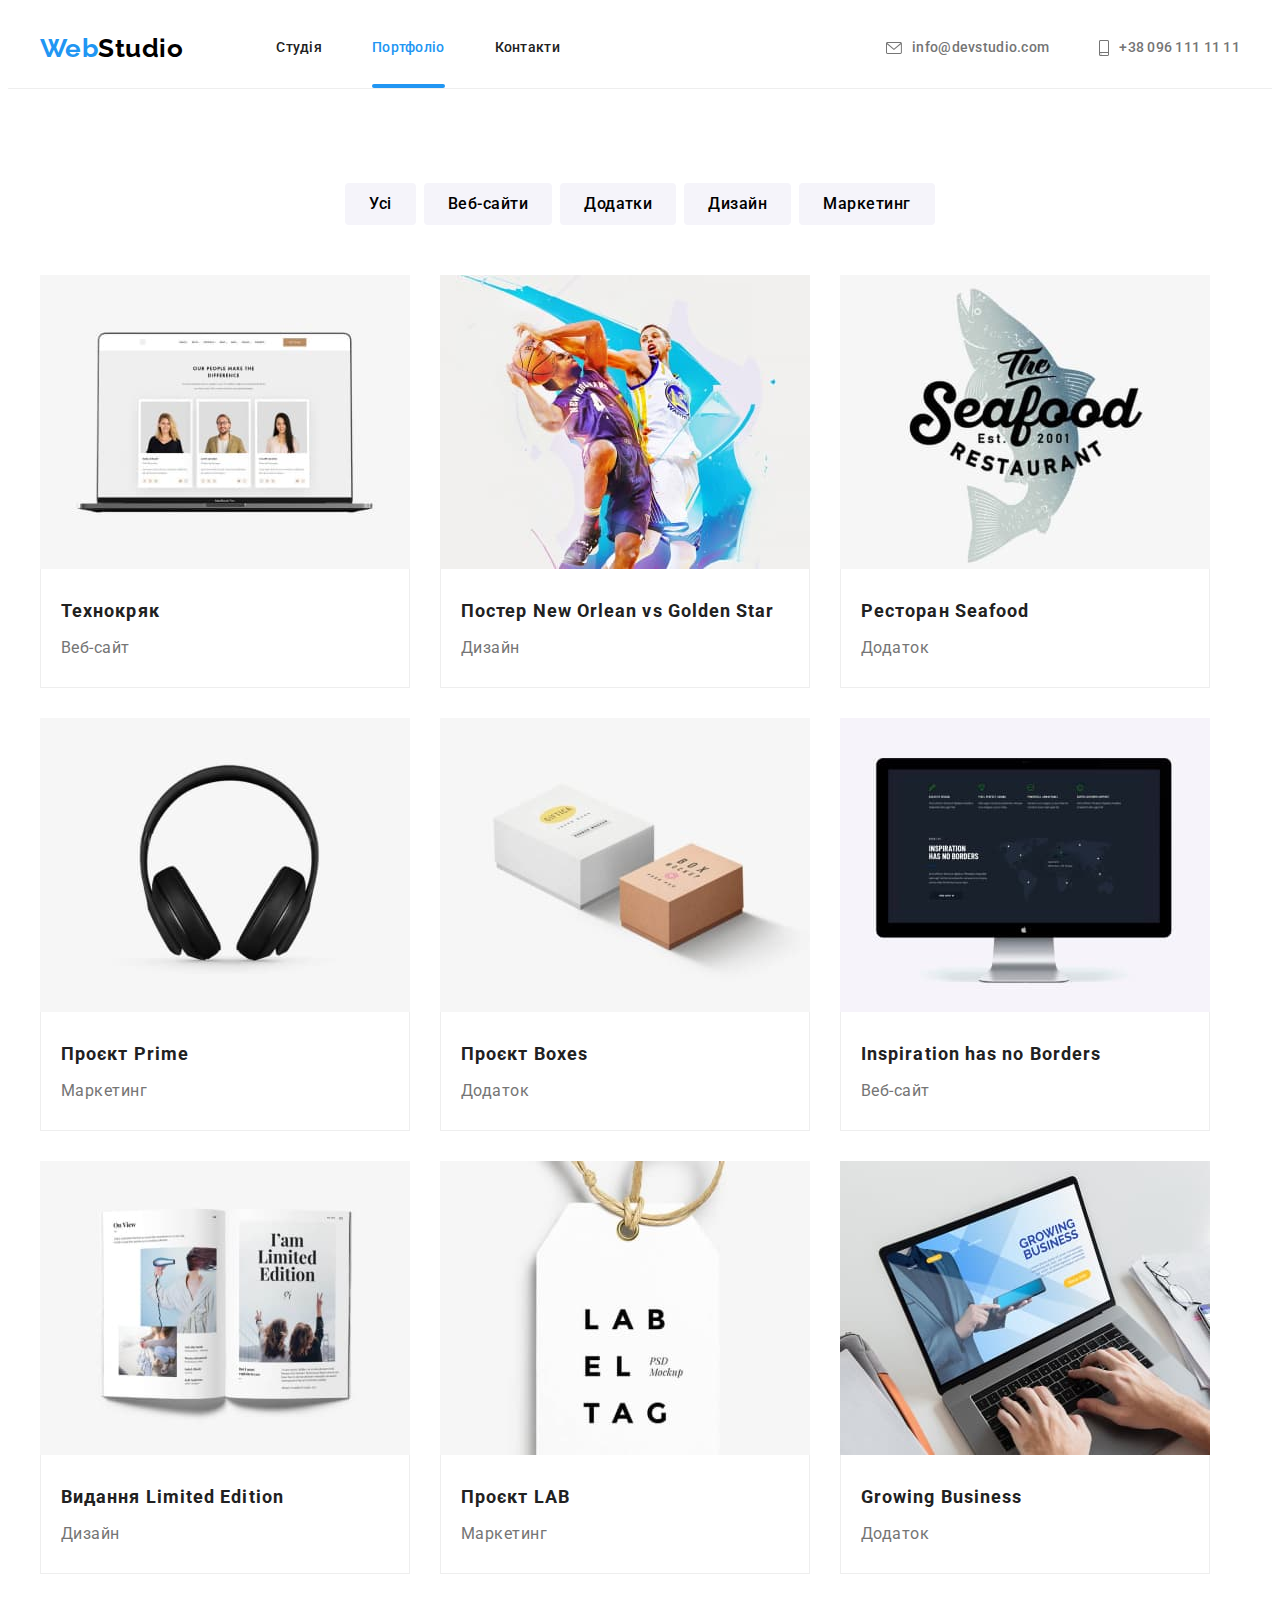
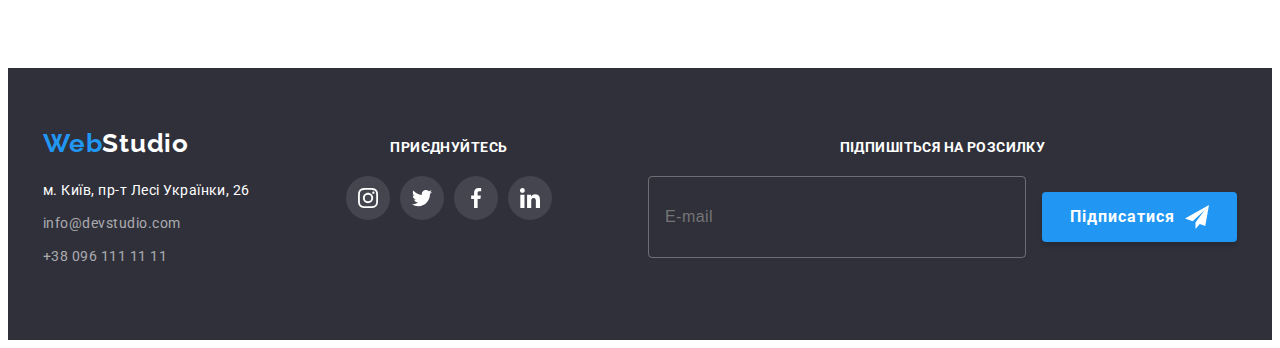
==== commit 86097e16: "HW-8" ====
--- a/portfolio.html
+++ b/portfolio.html
@@ -31,12 +31,12 @@
             >
             <ul class="nav-list list">
               <li class="nav-item">
-                <a href="./index.html" class="link"
-                  >Студія</a
-                >
+                <a href="./index.html" class="link">Студія</a>
               </li>
               <li class="nav-item">
-                <a href="./portfolio.html" class="link current-page current">Портфоліо</a>
+                <a href="./portfolio.html" class="link current-page current"
+                  >Портфоліо</a
+                >
               </li>
               <li class="nav-item"><a href="#" class="link">Контакти</a></li>
             </ul>
@@ -221,6 +221,7 @@
                 </div>
               </a>
             </li>
+
             <li class="portfolio-item">
               <a href="#" class="portfolio-link">
                 <div class="portfolio-text-wrap">
@@ -261,15 +262,13 @@
                     отримати вичерпні відомості про компанію чи приватну особу.
                   </p>
                 </div>
-
-                <div class="img-description">
-                  <h2 class="portfolio-title">
-                    Постер <span lang="en">New Orlean vs Golden Star</span>
-                  </h2>
+                <div class="img-description">
+                  <h2 class="portfolio-title">Постер <span lang="en">New Orlean vs Golden Star</span></h2>
                   <p class="portfolio-text">Дизайн</p>
                 </div>
               </a>
             </li>
+
             <li class="portfolio-item">
               <a href="#" class="portfolio-link">
                 <div class="portfolio-text-wrap">
@@ -615,9 +614,10 @@
         </div>
       </section>
     </main>
+
     <footer class="footer">
       <div class="container footer-container">
-        <div>
+        <div class="footer-address">
           <a href="/" class="logo-footer">
             <span class="logo-web">Web</span>Studio
           </a>
@@ -679,9 +679,10 @@
             </li>
           </ul>
         </div>
+
         <div class="signUp">
           <p class="signUp-title">підпишіться на розсилку</p>
-          <form>
+          <form class="footer-form">
             <input type="email" placeholder="E-mail" class="signUp-input" />
             <button type="submit" class="signUp-btn">
               Підписатися
--- a/css/main.min.css
+++ b/css/main.min.css
@@ -1 +1 @@
-:root{--title-text-color: #212121;--ptimary-text-color: #757575;--accent-color: #2196f3;--a-color-black: #000000;--a-color-white: #ffffff;--team-bg-color: #f5f4fa;--button-hov-foc-color: #188ce8;--button-color-white: #ffffff;--btn-bgc-portfolio: #f5f4fa;--footer-hero-background-color: #2f303a;--hero-bg-color: #c4c4c4;--footer-color-contact: rgba(255, 255, 255, 0.6);--border-color-portfolio: #eeeeee;--background-svg-color: #f5f4fa;--customers-color: #afb1b8;--invitation-bg-color: rgba(255, 255, 255, 0.1);--invitation-icon-color: #ffffff;--bg-gradient: linear-gradient( to right, rgba(47, 48, 58, 0.4), rgba(47, 48, 58, 0.4) )}.visually-hidden{position:absolute;width:1px;height:1px;margin:-1px;border:0;padding:0;white-space:nowrap;-webkit-clip-path:inset(100%);clip-path:inset(100%);clip:rect(0 0 0 0);overflow:hidden}p,h1,h2,h3,h4,h5,h6{margin:0}ul,ol{margin:0;padding-left:0}button{cursor:pointer}address{font-style:normal}img{display:block;height:auto;max-width:100%;width:100%}.link{text-decoration:none}body{font-family:"Roboto",sans-serif;letter-spacing:.03em;background-color:var(--a-color-white);color:var(--ptimary-text-color)}.list{list-style:none;-webkit-text-decoration:dashed;text-decoration:dashed}.is-hidden{opacity:0;visibility:hidden;pointer-events:none}.container{width:100%;margin:0 auto;padding-left:15px;padding-right:15px}@media screen and (min-width: 480px){.container{max-width:480px}}@media screen and (min-width: 768px){.container{max-width:768px}}@media screen and (min-width: 1200px){.container{max-width:1200px}}.section-width{width:100%}@media screen and (min-width: 480px){.section-width{max-width:480px}}@media screen and (min-width: 768px){.section-width{max-width:768px}}@media screen and (min-width: 1200px){.section-width{max-width:1200px}}.main-nav{display:flex;align-items:center}.site-nav{display:flex;align-items:center}.logo-header{font-family:"Raleway",sans-serif;font-weight:700;font-size:24px;line-height:1.16;padding-top:10px;padding-bottom:10px;text-decoration:none;color:var(--a-color-black)}@media screen and (min-width: 767px){.logo-header{font-size:26px;line-height:1.19}}.logo-web{color:var(--accent-color)}.nav-list{position:relative;display:none;margin-left:93px}@media screen and (min-width: 768px){.nav-list{display:flex}}.nav-list .link.current{color:var(--accent-color)}.nav-list .link:hover,.nav-list .link:focus{color:var(--accent-color)}.nav-list .nav-item+.nav-item{margin-left:50px}.nav-item .link{display:block;padding-top:32px;padding-bottom:32px;font-weight:500;font-size:14px;line-height:1.14;letter-spacing:.02em;text-decoration:none;color:var(--title-text-color);transition:color 250ms cubic-bezier(0.4, 0, 0.2, 1)}.contact-nav{display:none}@media screen and (min-width: 768px){.contact-nav{display:flex;flex-wrap:wrap;margin-left:90px}}@media screen and (min-width: 1200px){.contact-nav{display:flex;flex-wrap:wrap;margin-left:auto}}.contact-nav .con-nav-item+.con-nav-item{margin-left:0px}@media screen and (min-width: 1200px){.contact-nav .con-nav-item+.con-nav-item{margin-left:50px}}.contact-nav .link:hover,.contact-nav .link:focus{color:var(--accent-color);transform:translateY(0);transition:transform 250ms cubic-bezier(0.4, 0, 0.2, 1)}.contact-link{display:flex;align-items:center;padding-top:5px;padding-bottom:5px;font-weight:500;font-size:12px;line-height:1.1666666667;letter-spacing:.02em;color:inherit;transition:color 250ms cubic-bezier(0.4, 0, 0.2, 1)}@media screen and (min-width: 1200px){.contact-link{padding-top:32px;padding-bottom:32px;font-size:14px;line-height:1.14;letter-spacing:.02em;text-decoration:none;color:inherit;transition:color 250ms cubic-bezier(0.4, 0, 0.2, 1)}}@media screen and (min-width: 1200px){.contact-icon-mail{width:16px;height:12px}}@media screen and (min-width: 1200px){.contact-icon-phone{height:16px}}.contact-icon-mail,.contact-icon-phone{fill:currentColor;margin-right:10px}.current-page{position:relative;display:block}.link.current::after{position:absolute;left:0;bottom:0;content:"";width:100%;height:4px;background-color:var(--accent-color);border-radius:2px}.mobile-menu-top,.mobile-menu-bottom{margin-left:40px}.menu-open{display:none}@media screen and (max-width: 767px){.menu-open{display:flex;align-items:center;fill:#000;margin-left:auto;background-color:rgba(0,0,0,0);border:none}}.mobile-menu{width:100vw;height:100vh;top:0;position:fixed;background-color:#fff;z-index:1;padding-top:10px;padding-bottom:10px}.mobile-menu>.container{height:100%;display:flex;flex-direction:column;justify-content:space-between;overflow:auto}.menu-close{display:flex;align-items:center;justify-content:center;margin-left:auto;margin-bottom:1px;width:30px;height:30px;background-color:rgba(0,0,0,0);border:none;transition:fill 250ms cubic-bezier(0.4, 0, 0.2, 1)}.menu-close:hover,.menu-close:focus{fill:var(--accent-color)}.mobile-menu-item:not(:last-child){margin-bottom:30px}.mobile-menu-list{margin-bottom:30px}.mobile-menu-link{font-weight:500;font-size:40px;line-height:1.175;letter-spacing:.02em;color:var(--a-color-black)}.mobile-menu-link:hover,.mobile-menu-link:focus{color:var(--accent-color)}.contact-menu-item:not(:last-child){margin-bottom:30px}.contact-menu-item:last-child{margin-bottom:64px}.contact-menu-phone{font-weight:500;font-size:34px;line-height:1.1764705882;letter-spacing:.02em;color:var(--accent-color)}.contact-menu-mail{font-weight:500;font-size:24px;line-height:1.1666666667;letter-spacing:.02em;color:inherit}.mobile-soc-list{display:flex;flex-wrap:wrap;position:relative;gap:10px;margin-bottom:48px}.mobile-soc-item:not(:last-child)::after{position:relative;content:"";width:22px;height:0;border:1px solid rgba(33,33,33,.2);transform:rotate(90deg);margin-left:10px}.mobile-soc-link{font-weight:500;font-size:18px;line-height:1.2222222222;letter-spacing:.02em;color:var(--accent-color)}.hero{margin:0 auto;padding-top:118px;padding-bottom:118px;background-image:var(--bg-gradient),url("../images/hero-bg/hero-bg-480px.jpg");max-width:480px;background-position:center;background-repeat:no-repeat;background-size:cover;background-color:var(--hero-bg-color);text-align:center}@media(min-device-pixel-ratio: 2),(-webkit-min-device-pixel-ratio: 2),(min-resolution: 192dpi),(min-resolution: 2dppx){.hero{background-image:var(--bg-gradient),url("../images/hero-bg/hero-bg-480px-2x.jpg")}}@media screen and (min-width: 768px){.hero{padding-top:118px;padding-bottom:118px;background-image:var(--bg-gradient),url("../images/hero-bg/hero-bg-768px.jpg");max-width:768px}}@media screen and (min-width: 768px)and (min-device-pixel-ratio: 2),screen and (min-width: 768px)and (-webkit-min-device-pixel-ratio: 2),screen and (min-width: 768px)and (min-resolution: 192dpi),screen and (min-width: 768px)and (min-resolution: 2dppx){.hero{background-image:var(--bg-gradient),url("../images/hero-bg/hero-bg-768px-2x.jpg")}}@media screen and (min-width: 1200px){.hero{padding-top:200px;padding-bottom:200px;max-width:1600px;background-image:var(--bg-gradient),url("../images/hero-bg/hero-bg-1200px.jpg")}}@media screen and (min-width: 1200px)and (min-device-pixel-ratio: 2),screen and (min-width: 1200px)and (-webkit-min-device-pixel-ratio: 2),screen and (min-width: 1200px)and (min-resolution: 192dpi),screen and (min-width: 1200px)and (min-resolution: 2dppx){.hero{background-image:var(--bg-gradient),url("../images/hero-bg/hero-bg-1200px-2x.jpg")}}.hero-container{max-width:360px}@media screen and (min-width: 768px){.hero-container{max-width:696px}}.hero-title{font-weight:900;font-size:26px;line-height:1.62;letter-spacing:.06em;text-transform:uppercase;color:var(--a-color-white)}@media screen and (min-width: 768px){.hero-title{font-size:44px;line-height:1.36;text-align:center;letter-spacing:.06em;text-transform:uppercase}}.hero-button{border-radius:4px;border-color:rgba(0,0,0,0);padding:10px 24px;margin-top:40px;font-family:inherit;font-weight:700;font-size:16px;line-height:1.88;text-align:center;letter-spacing:.06em;background-color:var(--accent-color);box-shadow:0px 4px 4px rgba(0,0,0,.15);color:var(--button-color-white);cursor:pointer;transition:background-color 250ms cubic-bezier(0.4, 0, 0.2, 1)}.hero-button:hover,.hero-button:focus{background-color:var(--button-hov-foc-color)}@media screen and (min-width: 768px){.hero-button{padding:10px 32px;margin-top:30px;font-size:16px;line-height:1.88}}.description{padding:60px 0}@media screen and (min-width: 1200px){.description{padding:94px 0}}.description-list{display:flex;flex-wrap:wrap;gap:30px}.description-item{width:100%}@media screen and (min-width: 768px){.description-item{flex-basis:calc((100% - 30px)/2)}}@media screen and (min-width: 1200px){.description-item{flex-basis:calc((100% - 90px)/4)}}.description-icon-size{margin-bottom:30px;width:100%;height:120px;border-radius:4px;background-size:70px;background-repeat:no-repeat;background-position:center;background-color:var(--background-svg-color);display:flex;align-items:center;justify-content:center}@media screen and (min-width: 768px){.description-icon-size{width:354px}}@media screen and (min-width: 1200px){.description-icon-size{width:270px}}.description-title{margin-bottom:10px;font-weight:700;font-size:14px;line-height:1.14;text-transform:uppercase;color:var(--title-text-color)}@media screen and (max-width: 768px){.description-title{text-align:center}}.description-text{font-size:14px;line-height:1.71;color:var(--ptimary-text-color)}.img-description{padding:24px 20px;border-left:1px solid var(--border-color-portfolio);border-bottom:1px solid var(--border-color-portfolio);border-right:1px solid var(--border-color-portfolio)}.direction{padding:60px 0}@media screen and (min-width: 1200px){.direction{padding:94px 0}}@media screen and (max-width: 1200px){.direction{display:none}}.direction-list{display:flex;gap:30px}.direction-item{width:calc((100% - 60px)/3)}.direction-title{margin-bottom:50px;font-weight:700;font-size:36px;line-height:1.16;text-align:center;color:var(--title-text-color)}.direction-text-wrap{position:relative}.direction-text-item{position:absolute;bottom:0;font-weight:700;font-size:14px;line-height:1.14;text-align:center;letter-spacing:.03em;text-transform:uppercase;padding-top:27px;padding-bottom:27px;color:#fff;background:rgba(47,48,58,.8);height:70px;width:100%}.team{background:var(--team-bg-color);padding:60px 0}@media screen and (min-width: 1200px){.team{padding:94px 0}}.team-title{margin-bottom:50px;font-weight:700;font-size:36px;line-height:1.16;text-align:center;color:var(--title-text-color)}.team-list{display:flex;flex-wrap:wrap;gap:30px}.team-item{width:100%;background:var(--a-color-white);box-shadow:0px 1px 3px rgba(0,0,0,.12),0px 1px 1px rgba(0,0,0,.14),0px 2px 1px rgba(0,0,0,.2);border-radius:0px 0px 4px 4px}@media screen and (min-width: 768px){.team-item{flex-basis:calc((100% - 30px)/2)}}@media screen and (min-width: 1200px){.team-item{flex-basis:calc((100% - 90px)/4)}}.team-description{padding:30px 0}.team-member-name{font-weight:500;font-size:16px;line-height:1.18;text-align:center;color:var(--title-text-color)}.team-function{margin-top:10px;font-size:16px;line-height:1.18;text-align:center;color:var(--ptimary-text-color);margin-bottom:16px}.team-soc-list{display:flex;justify-content:center;gap:10px}.team-soc-item{width:44px;height:44px}.team-soc-link{width:100%;height:100%;border-radius:50%;display:flex;align-items:center;justify-content:center;transition:background-color 250ms cubic-bezier(0.4, 0, 0.2, 1)}.team-soc-link:hover,.team-soc-link:focus{background-color:var(--accent-color)}.team-soc-icon{fill:var(--customers-color);transition:fill 250ms cubic-bezier(0.4, 0, 0.2, 1)}.team-soc-link:hover .team-soc-icon,.team-soc-link:focus .team-soc-icon{fill:var(--a-color-white)}.customers{padding:60px 0}@media screen and (min-width: 1200px){.customers{padding:94px 0}}.customers-title{margin-bottom:50px;font-weight:700;font-size:36px;line-height:1.16;text-align:center;color:var(--title-text-color)}.customers-list{display:flex;flex-wrap:wrap;gap:30px}.customers-item{height:92px;width:calc((100% - 30px)/2)}@media screen and (min-width: 768px){.customers-item{width:calc((100% - 60px)/3)}}@media screen and (min-width: 1200px){.customers-item{width:calc((100% - 150px)/6)}}.customers-icon{fill:var(--customers-color);transition:fill 250ms cubic-bezier(0.4, 0, 0.2, 1)}.customers-link:hover .customers-icon,.customers-link:focus .customers-icon{fill:var(--accent-color)}.customers-link{width:100%;height:100%;border:1px solid var(--customers-color);border-radius:5px;display:flex;align-items:center;justify-content:center;transition:border-color 250ms cubic-bezier(0.4, 0, 0.2, 1)}.customers-link:hover,.customers-link:focus{border-color:var(--accent-color)}.logo-footer{display:block;margin-bottom:20px;font-family:"Raleway",sans-serif;text-decoration:none;color:var(--a-color-white);font-weight:700;font-size:26px;line-height:1.19;letter-spacing:.03em}@media screen and (max-width: 767px){.logo-footer{text-align:center}}.footer{background:var(--footer-hero-background-color)}.footer .container{padding:60px 0}.footer-container{display:flex;flex-wrap:wrap;flex-direction:column;align-items:center}@media screen and (min-width: 768px){.footer-container{display:flex;justify-content:space-evenly;align-items:baseline;flex-wrap:wrap;flex-direction:row}}@media screen and (min-width: 1200px){.footer-container{display:flex;align-items:baseline}}@media screen and (max-width: 1199px){.footer-address{display:flex;flex-wrap:wrap;align-items:center;flex-direction:column;margin-bottom:60px}}.address-item:nth-child(2){margin:9px 0}.address-list{text-align:center}@media screen and (min-width: 1200px){.address-list{text-align:left}}.item-address{font-size:14px;font-style:normal;line-height:1.71;text-decoration:none;color:var(--a-color-white);transition:color 250ms cubic-bezier(0.4, 0, 0.2, 1)}.address-item .effect:hover,.address-item .effect:focus{color:var(--accent-color)}.item-mail,.item-phone{font-size:14px;font-style:normal;line-height:1.71;text-decoration:none;color:var(--footer-color-contact);transition:color 250ms cubic-bezier(0.4, 0, 0.2, 1)}.invitation-title{margin-bottom:20px;font-weight:700;font-size:14px;line-height:1.14;letter-spacing:.03em;text-transform:uppercase;color:#fff}.invitation{display:flex;flex-wrap:wrap;flex-direction:column;align-items:center;margin-bottom:60px}@media screen and (min-width: 1199px){.invitation{margin-left:93px}}.invitation-soc-list{display:flex;justify-content:center;gap:10px}.invitation-soc-item{width:44px;height:44px}.invitation-soc-link{display:block;width:100%;height:100%;border-radius:50%;background:var(--invitation-bg-color);display:flex;align-items:center;justify-content:center;transition:background-color 250ms cubic-bezier(0.4, 0, 0.2, 1)}.invitation-soc-icon{fill:var(--invitation-icon-color);transition:fill 250ms cubic-bezier(0.4, 0, 0.2, 1)}.invitation-soc-link:hover,.invitation-soc-link:focus{background-color:var(--accent-color)}.signUp{display:flex;flex-wrap:wrap;flex-direction:column;align-items:center}@media screen and (min-width: 1199px){.signUp{margin-left:93px}}.signUp-title{margin-bottom:20px;font-weight:700;font-size:14px;line-height:1.14;letter-spacing:.03em;text-transform:uppercase;color:#fff}.signUp-input{align-items:center;font-weight:400;font-size:16px;line-height:1.25;letter-spacing:.03em;min-width:450px;height:50px;margin-bottom:20px;border:1px solid rgba(255,255,255,.3);background-color:rgba(0,0,0,0);border-radius:4px;padding-left:16px;padding-top:15px;padding-bottom:15px;color:rgba(255,255,255,.6)}@media screen and (min-width: 1200px){.signUp-input{margin-right:12px;min-width:358px}}.signUp-input:focus{outline:rgba(0,0,0,0)}.signUp-btn{position:relative;border-radius:4px;border-color:rgba(0,0,0,0);border:none;padding:10px 62px 10px 28px;font-family:inherit;font-weight:700;font-size:16px;line-height:1.88;text-align:center;letter-spacing:.06em;background-color:var(--accent-color);box-shadow:0px 4px 4px rgba(0,0,0,.15);color:var(--button-color-white);cursor:pointer;transition:background-color 250ms cubic-bezier(0.4, 0, 0.2, 1)}.signUp-btn:hover,.signUp-btn:focus{background-color:var(--button-hov-foc-color)}.signUp-icon{position:absolute;margin-left:10px;top:50%;transform:translateY(-50%);fill:var(--a-color-white)}@media screen and (max-width: 1199px){.footer-form{display:flex;align-items:center;flex-direction:column}}.portfolio{padding:60px 0}@media screen and (min-width: 1200px){.portfolio{padding:94px 0}}.portfolio-header{border-bottom:1px solid var(--border-color-portfolio)}.portfolio-list-btn{gap:8px;display:flex;justify-content:center;margin-bottom:50px}.portfolio-btn{padding:6px 22px;flex-basis:calc((100% - 32px)/5);font-family:inherit;font-weight:500;font-size:16px;line-height:1.62;letter-spacing:.03em;text-align:center;background-color:var(--btn-bgc-portfolio);border-color:rgba(0,0,0,0);border-radius:4px;cursor:pointer;transition:background-color 250ms cubic-bezier(0.4, 0, 0.2, 1),box-shadow 250ms cubic-bezier(0.4, 0, 0.2, 1),color 250ms cubic-bezier(0.4, 0, 0.2, 1)}.portfolio-btn:hover,.portfolio-btn:focus{color:var(--a-color-white);background:var(--accent-color);box-shadow:0px 3px 1px rgba(0,0,0,.1),0px 1px 2px rgba(0,0,0,.08),0px 2px 2px rgba(0,0,0,.12)}.portfolio-list{gap:30px;display:flex;flex-wrap:wrap}.portfolio-item{width:calc((100% - 60px)/3)}.portfolio-link{text-decoration:none;display:block;transition:box-shadow 250ms cubic-bezier(0.4, 0, 0.2, 1)}.portfolio-link:hover,.portfolio-link:focus{box-shadow:0px 1px 1px rgba(0,0,0,.12),0px 4px 4px rgba(0,0,0,.06),1px 4px 6px rgba(0,0,0,.16)}.portfolio-title{margin-bottom:4px;font-weight:700;font-size:18px;line-height:2;letter-spacing:.06em;color:var(--title-text-color)}.portfolio-text{font-size:16px;line-height:1.88;color:var(--ptimary-text-color)}.portfolio-text-wrap{position:relative;overflow:hidden}.portfolio-text-item{position:absolute;top:0;padding:63px 24px;font-size:18px;line-height:1.56;letter-spacing:.03em;color:#fff;background:rgba(33,150,243,.9);height:100%;transform:translateY(100%);transition:transform 250ms cubic-bezier(0.4, 0, 0.2, 1)}.portfolio-link:hover .portfolio-text-item,.portfolio-link:focus .portfolio-text-item{transform:translateY(0)}.backdrop{width:100%;height:100%;background:rgba(0,0,0,.2);position:fixed;top:0%;transition:opacity 250ms cubic-bezier(0.4, 0, 0.2, 1),visibility 250ms cubic-bezier(0.4, 0, 0.2, 1)}.modal{position:absolute;top:50%;left:50%;transform:translate(-50%, -50%) scale(1);transition:transform 250ms cubic-bezier(0.4, 0, 0.2, 1);width:528px;min-height:581px;padding:40px;background:#fff;border-radius:4px}@media screen and (max-width: 1199px){.modal{height:95%;width:95%;max-height:609px;max-width:450px;overflow:scroll}}.backdrop.is-hidden .modal{transform:translate(-50%, -50%) scale(0)}.modal-close{width:30px;height:30px;background-color:rgba(0,0,0,0);border:1px solid rgba(0,0,0,.1);border-radius:50%;position:absolute;right:8px;top:8px;display:flex;align-items:center;justify-content:center;transition:fill 250ms cubic-bezier(0.4, 0, 0.2, 1)}.modal-close:hover,.modal-close:focus{fill:var(--accent-color)}.is-hidden{opacity:0;visibility:hidden;pointer-events:none}.modal-title{font-weight:700;font-size:20px;line-height:1.15;text-align:center;letter-spacing:.03em;color:#212121;margin-bottom:12px}.input-label{font-size:12px;line-height:1.16;letter-spacing:.01em;color:var(--ptimary-text-color)}.input-label span{display:block;margin-bottom:4px}.modal-field{margin-bottom:10px}.modal-field:nth-child(4){margin-bottom:20px}.modal-field:nth-child(5){margin-bottom:0}.input-wrap{position:relative}.modal-input-icon{position:absolute;left:12px;top:50%;transform:translateY(-50%);fill:var(--title-text-color);transition:fill 250ms cubic-bezier(0.4, 0, 0.2, 1)}.modal-input-icon:hover,.modal-input-icon:focus{fill:var(--accent-color)}.modal-input{width:100%;height:40px;border:1px solid rgba(33,33,33,.2);border-radius:4px;font-style:12px;color:var(--a-color-black);padding-left:40px;outline:rgba(0,0,0,0);transition:border-color 250ms cubic-bezier(0.4, 0, 0.2, 1)}.modal-input:hover,.modal-input:focus{border-color:var(--accent-color)}.modal-input:hover+.modal-input-icon,.modal-input:focus+.modal-input-icon{fill:var(--accent-color)}.modal-feedback{display:block;width:100%;height:120px;border:1px solid rgba(33,33,33,.2);border-radius:4px;padding:12px 16px;resize:none}.modal-feedback::-moz-placeholder{font-size:12px;line-height:1.16;letter-spacing:.01em;color:rgba(117,117,117,.5)}.modal-feedback:-ms-input-placeholder{font-size:12px;line-height:1.16;letter-spacing:.01em;color:rgba(117,117,117,.5)}.modal-feedback::placeholder{font-size:12px;line-height:1.16;letter-spacing:.01em;color:rgba(117,117,117,.5)}.modal-feedback:hover,.modal-feedback:focus{border-color:var(--accent-color)}.check-rules,.rules-btn{display:flex;justify-content:center}.user-rules-text{font-size:14px;line-height:1.17;letter-spacing:.03em;color:var(--ptimary-text-color);display:flex}.user-rules-text::before{content:"";width:16px;height:15px;border:2px solid var(--a-color-black);border-radius:3px;margin-right:5px}.user-rules-link{padding-left:3px;color:var(--accent-color)}.user-rules:checked+.user-rules-text::before{background-color:var(--accent-color);border-color:rgba(0,0,0,0);background-image:url(../images/check.svg);background-repeat:no-repeat}.user-rules:focus+.user-rules-text::before{border-color:var(--accent-color)}.user-rules-btn{border-radius:4px;border-color:rgba(0,0,0,0);padding:10px 52px;font-family:inherit;font-weight:700;font-size:16px;line-height:1.88;letter-spacing:.06em;text-align:center;background-color:var(--accent-color);box-shadow:0px 4px 4px rgba(0,0,0,.15);color:var(--button-color-white);cursor:pointer;transition:background-color 250ms cubic-bezier(0.4, 0, 0.2, 1)}.user-rules-btn:hover,.user-rules-btn:focus{background-color:var(--button-hov-foc-color)}.rules-btn{margin-top:30px}/*# sourceMappingURL=main.min.css.map */+:root{--title-text-color: #212121;--ptimary-text-color: #757575;--accent-color: #2196f3;--a-color-black: #000000;--a-color-white: #ffffff;--team-bg-color: #f5f4fa;--button-hov-foc-color: #188ce8;--button-color-white: #ffffff;--btn-bgc-portfolio: #f5f4fa;--footer-hero-background-color: #2f303a;--hero-bg-color: #c4c4c4;--footer-color-contact: rgba(255, 255, 255, 0.6);--border-color-portfolio: #eeeeee;--background-svg-color: #f5f4fa;--customers-color: #afb1b8;--invitation-bg-color: rgba(255, 255, 255, 0.1);--invitation-icon-color: #ffffff;--bg-gradient: linear-gradient( to right, rgba(47, 48, 58, 0.4), rgba(47, 48, 58, 0.4) )}.visually-hidden{position:absolute;width:1px;height:1px;margin:-1px;border:0;padding:0;white-space:nowrap;-webkit-clip-path:inset(100%);clip-path:inset(100%);clip:rect(0 0 0 0);overflow:hidden}p,h1,h2,h3,h4,h5,h6{margin:0}ul,ol{margin:0;padding-left:0}button{cursor:pointer}address{font-style:normal}img{display:block;height:auto;max-width:100%;width:100%}.link{text-decoration:none}body{font-family:"Roboto",sans-serif;letter-spacing:.03em;background-color:var(--a-color-white);color:var(--ptimary-text-color)}.list{list-style:none;-webkit-text-decoration:dashed;text-decoration:dashed}.is-hidden{opacity:0;visibility:hidden;pointer-events:none}.container{width:100%;margin:0 auto;padding-left:15px;padding-right:15px}@media screen and (min-width: 480px){.container{max-width:480px}}@media screen and (min-width: 768px){.container{max-width:768px}}@media screen and (min-width: 1200px){.container{max-width:1200px}}.section-width{width:100%}@media screen and (min-width: 480px){.section-width{max-width:480px}}@media screen and (min-width: 768px){.section-width{max-width:768px}}@media screen and (min-width: 1200px){.section-width{max-width:1200px}}.main-nav{display:flex;align-items:center}.site-nav{display:flex;align-items:center}.logo-header{font-family:"Raleway",sans-serif;font-weight:700;font-size:24px;line-height:1.16;padding-top:10px;padding-bottom:10px;text-decoration:none;color:var(--a-color-black)}@media screen and (min-width: 767px){.logo-header{font-size:26px;line-height:1.19}}.logo-web{color:var(--accent-color)}.nav-list{position:relative;display:none;margin-left:93px}@media screen and (min-width: 768px){.nav-list{display:flex}}.nav-list .link.current{color:var(--accent-color)}.nav-list .link:hover,.nav-list .link:focus{color:var(--accent-color)}.nav-list .nav-item+.nav-item{margin-left:50px}.nav-item .link{display:block;padding-top:32px;padding-bottom:32px;font-weight:500;font-size:14px;line-height:1.14;letter-spacing:.02em;text-decoration:none;color:var(--title-text-color);transition:color 250ms cubic-bezier(0.4, 0, 0.2, 1)}.contact-nav{display:none}@media screen and (min-width: 768px){.contact-nav{display:flex;flex-wrap:wrap;margin-left:90px}}@media screen and (min-width: 1200px){.contact-nav{display:flex;flex-wrap:wrap;margin-left:auto}}.contact-nav .con-nav-item+.con-nav-item{margin-left:0px}@media screen and (min-width: 1200px){.contact-nav .con-nav-item+.con-nav-item{margin-left:50px}}.contact-nav .link:hover,.contact-nav .link:focus{color:var(--accent-color);transform:translateY(0);transition:transform 250ms cubic-bezier(0.4, 0, 0.2, 1)}.contact-link{display:flex;align-items:center;padding-top:5px;padding-bottom:5px;font-weight:500;font-size:12px;line-height:1.1666666667;letter-spacing:.02em;color:inherit;transition:color 250ms cubic-bezier(0.4, 0, 0.2, 1)}@media screen and (min-width: 1200px){.contact-link{padding-top:32px;padding-bottom:32px;font-size:14px;line-height:1.14;letter-spacing:.02em;text-decoration:none;color:inherit;transition:color 250ms cubic-bezier(0.4, 0, 0.2, 1)}}@media screen and (min-width: 1200px){.contact-icon-mail{width:16px;height:12px}}@media screen and (min-width: 1200px){.contact-icon-phone{height:16px}}.contact-icon-mail,.contact-icon-phone{fill:currentColor;margin-right:10px}.current-page{position:relative;display:block}.link.current::after{position:absolute;left:0;bottom:0;content:"";width:100%;height:4px;background-color:var(--accent-color);border-radius:2px}.mobile-menu-top,.mobile-menu-bottom{margin-left:40px}.menu-open{display:none}@media screen and (max-width: 767px){.menu-open{display:flex;align-items:center;fill:#000;margin-left:auto;background-color:rgba(0,0,0,0);border:none}}.mobile-menu{width:100vw;height:100vh;top:0;position:fixed;background-color:#fff;z-index:1;padding-top:10px;padding-bottom:10px}.mobile-menu>.container{height:100%;display:flex;flex-direction:column;justify-content:space-between;overflow:auto}.menu-close{display:flex;align-items:center;justify-content:center;margin-left:auto;margin-bottom:1px;width:30px;height:30px;background-color:rgba(0,0,0,0);border:none;transition:fill 250ms cubic-bezier(0.4, 0, 0.2, 1)}.menu-close:hover,.menu-close:focus{fill:var(--accent-color)}.mobile-menu-item:not(:last-child){margin-bottom:30px}.mobile-menu-list{margin-bottom:30px}.mobile-menu-link{font-weight:500;font-size:40px;line-height:1.175;letter-spacing:.02em;color:var(--a-color-black)}.mobile-menu-link:hover,.mobile-menu-link:focus{color:var(--accent-color)}.contact-menu-item:not(:last-child){margin-bottom:30px}.contact-menu-item:last-child{margin-bottom:64px}.contact-menu-phone{font-weight:500;font-size:34px;line-height:1.1764705882;letter-spacing:.02em;color:var(--accent-color)}.contact-menu-mail{font-weight:500;font-size:24px;line-height:1.1666666667;letter-spacing:.02em;color:inherit}.mobile-soc-list{display:flex;flex-wrap:wrap;position:relative;gap:10px;margin-bottom:48px}.mobile-soc-item:not(:last-child)::after{position:relative;content:"";width:22px;height:0;border:1px solid rgba(33,33,33,.2);transform:rotate(90deg);margin-left:10px}.mobile-soc-link{font-weight:500;font-size:18px;line-height:1.2222222222;letter-spacing:.02em;color:var(--accent-color)}.hero{margin:0 auto;padding-top:118px;padding-bottom:118px;background-image:var(--bg-gradient),url("../images/hero-bg/hero-bg-480px.jpg");max-width:480px;background-position:center;background-repeat:no-repeat;background-size:cover;background-color:var(--hero-bg-color);text-align:center}@media(min-device-pixel-ratio: 2),(-webkit-min-device-pixel-ratio: 2),(min-resolution: 192dpi),(min-resolution: 2dppx){.hero{background-image:var(--bg-gradient),url("../images/hero-bg/hero-bg-480px-2x.jpg")}}@media screen and (min-width: 768px){.hero{padding-top:118px;padding-bottom:118px;background-image:var(--bg-gradient),url("../images/hero-bg/hero-bg-768px.jpg");max-width:768px}}@media screen and (min-width: 768px)and (min-device-pixel-ratio: 2),screen and (min-width: 768px)and (-webkit-min-device-pixel-ratio: 2),screen and (min-width: 768px)and (min-resolution: 192dpi),screen and (min-width: 768px)and (min-resolution: 2dppx){.hero{background-image:var(--bg-gradient),url("../images/hero-bg/hero-bg-768px-2x.jpg")}}@media screen and (min-width: 1200px){.hero{padding-top:200px;padding-bottom:200px;max-width:1600px;background-image:var(--bg-gradient),url("../images/hero-bg/hero-bg-1200px.jpg")}}@media screen and (min-width: 1200px)and (min-device-pixel-ratio: 2),screen and (min-width: 1200px)and (-webkit-min-device-pixel-ratio: 2),screen and (min-width: 1200px)and (min-resolution: 192dpi),screen and (min-width: 1200px)and (min-resolution: 2dppx){.hero{background-image:var(--bg-gradient),url("../images/hero-bg/hero-bg-1200px-2x.jpg")}}.hero-container{max-width:360px}@media screen and (min-width: 768px){.hero-container{max-width:696px}}.hero-title{font-weight:900;font-size:26px;line-height:1.62;letter-spacing:.06em;text-transform:uppercase;color:var(--a-color-white)}@media screen and (min-width: 768px){.hero-title{font-size:44px;line-height:1.36;text-align:center;letter-spacing:.06em;text-transform:uppercase}}.hero-button{border-radius:4px;border-color:rgba(0,0,0,0);padding:10px 24px;margin-top:40px;font-family:inherit;font-weight:700;font-size:16px;line-height:1.88;text-align:center;letter-spacing:.06em;background-color:var(--accent-color);box-shadow:0px 4px 4px rgba(0,0,0,.15);color:var(--button-color-white);cursor:pointer;transition:background-color 250ms cubic-bezier(0.4, 0, 0.2, 1)}.hero-button:hover,.hero-button:focus{background-color:var(--button-hov-foc-color)}@media screen and (min-width: 768px){.hero-button{padding:10px 32px;margin-top:30px;font-size:16px;line-height:1.88}}.description{padding:60px 0}@media screen and (min-width: 1200px){.description{padding:94px 0}}.description-list{display:flex;flex-wrap:wrap;gap:30px}.description-item{width:100%}@media screen and (min-width: 768px){.description-item{flex-basis:calc((100% - 30px)/2)}}@media screen and (min-width: 1200px){.description-item{flex-basis:calc((100% - 90px)/4)}}.description-icon-size{margin-bottom:30px;width:100%;height:120px;border-radius:4px;background-size:70px;background-repeat:no-repeat;background-position:center;background-color:var(--background-svg-color);display:flex;align-items:center;justify-content:center}@media screen and (min-width: 768px){.description-icon-size{width:354px}}@media screen and (min-width: 1200px){.description-icon-size{width:270px}}.description-title{margin-bottom:10px;font-weight:700;font-size:14px;line-height:1.14;text-transform:uppercase;color:var(--title-text-color)}@media screen and (max-width: 768px){.description-title{text-align:center}}.description-text{font-size:14px;line-height:1.71;color:var(--ptimary-text-color)}.direction{padding:60px 0}@media screen and (min-width: 1200px){.direction{padding:94px 0}}@media screen and (max-width: 1200px){.direction{display:none}}.direction-list{display:flex;gap:30px}.direction-item{width:calc((100% - 60px)/3)}.direction-title{margin-bottom:50px;font-weight:700;font-size:36px;line-height:1.16;text-align:center;color:var(--title-text-color)}.direction-text-wrap{position:relative}.direction-text-item{position:absolute;bottom:0;font-weight:700;font-size:14px;line-height:1.14;text-align:center;letter-spacing:.03em;text-transform:uppercase;padding-top:27px;padding-bottom:27px;color:#fff;background:rgba(47,48,58,.8);height:70px;width:100%}.team{background:var(--team-bg-color);padding:60px 0}@media screen and (min-width: 1200px){.team{padding:94px 0}}.team-title{margin-bottom:50px;font-weight:700;font-size:36px;line-height:1.16;text-align:center;color:var(--title-text-color)}.team-list{display:flex;flex-wrap:wrap;gap:30px}.team-item{width:100%;background:var(--a-color-white);box-shadow:0px 1px 3px rgba(0,0,0,.12),0px 1px 1px rgba(0,0,0,.14),0px 2px 1px rgba(0,0,0,.2);border-radius:0px 0px 4px 4px}@media screen and (min-width: 768px){.team-item{flex-basis:calc((100% - 30px)/2)}}@media screen and (min-width: 1200px){.team-item{flex-basis:calc((100% - 90px)/4)}}.team-description{padding:30px 0}.team-member-name{font-weight:500;font-size:16px;line-height:1.18;text-align:center;color:var(--title-text-color)}.team-function{margin-top:10px;font-size:16px;line-height:1.18;text-align:center;color:var(--ptimary-text-color);margin-bottom:16px}.team-soc-list{display:flex;justify-content:center;gap:10px}.team-soc-item{width:44px;height:44px}.team-soc-link{width:100%;height:100%;border-radius:50%;display:flex;align-items:center;justify-content:center;transition:background-color 250ms cubic-bezier(0.4, 0, 0.2, 1)}.team-soc-link:hover,.team-soc-link:focus{background-color:var(--accent-color)}.team-soc-icon{fill:var(--customers-color);transition:fill 250ms cubic-bezier(0.4, 0, 0.2, 1)}.team-soc-link:hover .team-soc-icon,.team-soc-link:focus .team-soc-icon{fill:var(--a-color-white)}.customers{padding:60px 0}@media screen and (min-width: 1200px){.customers{padding:94px 0}}.customers-title{margin-bottom:50px;font-weight:700;font-size:36px;line-height:1.16;text-align:center;color:var(--title-text-color)}.customers-list{display:flex;flex-wrap:wrap;gap:30px}.customers-item{height:92px;width:calc((100% - 30px)/2)}@media screen and (min-width: 768px){.customers-item{width:calc((100% - 60px)/3)}}@media screen and (min-width: 1200px){.customers-item{width:calc((100% - 150px)/6)}}.customers-icon{fill:var(--customers-color);transition:fill 250ms cubic-bezier(0.4, 0, 0.2, 1)}.customers-link:hover .customers-icon,.customers-link:focus .customers-icon{fill:var(--accent-color)}.customers-link{width:100%;height:100%;border:1px solid var(--customers-color);border-radius:5px;display:flex;align-items:center;justify-content:center;transition:border-color 250ms cubic-bezier(0.4, 0, 0.2, 1)}.customers-link:hover,.customers-link:focus{border-color:var(--accent-color)}.logo-footer{display:block;margin-bottom:20px;font-family:"Raleway",sans-serif;text-decoration:none;color:var(--a-color-white);font-weight:700;font-size:26px;line-height:1.19;letter-spacing:.03em}@media screen and (max-width: 767px){.logo-footer{text-align:center}}.footer{background:var(--footer-hero-background-color)}.footer .container{padding:60px 0}.footer-container{display:flex;flex-wrap:wrap;flex-direction:column;align-items:center}@media screen and (min-width: 768px){.footer-container{display:flex;justify-content:space-evenly;align-items:baseline;flex-wrap:wrap;flex-direction:row}}@media screen and (min-width: 1200px){.footer-container{display:flex;align-items:baseline}}@media screen and (max-width: 1199px){.footer-address{display:flex;flex-wrap:wrap;align-items:center;flex-direction:column;margin-bottom:60px}}.address-item:nth-child(2){margin:9px 0}.address-list{text-align:center}@media screen and (min-width: 1200px){.address-list{text-align:left}}.item-address{font-size:14px;font-style:normal;line-height:1.71;text-decoration:none;color:var(--a-color-white);transition:color 250ms cubic-bezier(0.4, 0, 0.2, 1)}.address-item .effect:hover,.address-item .effect:focus{color:var(--accent-color)}.item-mail,.item-phone{font-size:14px;font-style:normal;line-height:1.71;text-decoration:none;color:var(--footer-color-contact);transition:color 250ms cubic-bezier(0.4, 0, 0.2, 1)}.invitation-title{margin-bottom:20px;font-weight:700;font-size:14px;line-height:1.14;letter-spacing:.03em;text-transform:uppercase;color:#fff}.invitation{display:flex;flex-wrap:wrap;flex-direction:column;align-items:center;margin-bottom:60px}@media screen and (min-width: 1199px){.invitation{margin-left:93px}}.invitation-soc-list{display:flex;justify-content:center;gap:10px}.invitation-soc-item{width:44px;height:44px}.invitation-soc-link{display:block;width:100%;height:100%;border-radius:50%;background:var(--invitation-bg-color);display:flex;align-items:center;justify-content:center;transition:background-color 250ms cubic-bezier(0.4, 0, 0.2, 1)}.invitation-soc-icon{fill:var(--invitation-icon-color);transition:fill 250ms cubic-bezier(0.4, 0, 0.2, 1)}.invitation-soc-link:hover,.invitation-soc-link:focus{background-color:var(--accent-color)}.signUp{display:flex;flex-wrap:wrap;flex-direction:column;align-items:center}@media screen and (min-width: 1199px){.signUp{margin-left:93px}}.signUp-title{margin-bottom:20px;font-weight:700;font-size:14px;line-height:1.14;letter-spacing:.03em;text-transform:uppercase;color:#fff}.signUp-input{align-items:center;font-weight:400;font-size:16px;line-height:1.25;letter-spacing:.03em;min-width:450px;height:50px;margin-bottom:20px;border:1px solid rgba(255,255,255,.3);background-color:rgba(0,0,0,0);border-radius:4px;padding-left:16px;padding-top:15px;padding-bottom:15px;color:rgba(255,255,255,.6)}@media screen and (min-width: 1200px){.signUp-input{margin-right:12px;min-width:358px}}.signUp-input:focus{outline:rgba(0,0,0,0)}.signUp-btn{position:relative;border-radius:4px;border-color:rgba(0,0,0,0);border:none;padding:10px 62px 10px 28px;font-family:inherit;font-weight:700;font-size:16px;line-height:1.88;text-align:center;letter-spacing:.06em;background-color:var(--accent-color);box-shadow:0px 4px 4px rgba(0,0,0,.15);color:var(--button-color-white);cursor:pointer;transition:background-color 250ms cubic-bezier(0.4, 0, 0.2, 1)}.signUp-btn:hover,.signUp-btn:focus{background-color:var(--button-hov-foc-color)}.signUp-icon{position:absolute;margin-left:10px;top:50%;transform:translateY(-50%);fill:var(--a-color-white)}@media screen and (max-width: 1199px){.footer-form{display:flex;align-items:center;flex-direction:column}}.portfolio{padding:60px 0}@media screen and (min-width: 1200px){.portfolio{padding:94px 0}}.portfolio-header{border-bottom:1px solid var(--border-color-portfolio)}.portfolio-list-btn{display:flex;gap:15px;margin-bottom:50px;flex-wrap:wrap}@media screen and (min-width: 768px){.portfolio-list-btn{display:flex;justify-content:center;gap:8px;margin-bottom:50px}}.portfolio-btn{padding:6px 22px;flex-basis:calc((100% - 32px)/5);font-family:inherit;font-weight:500;font-size:16px;line-height:1.62;letter-spacing:.03em;text-align:center;background-color:var(--btn-bgc-portfolio);border-color:rgba(0,0,0,0);border-radius:4px;cursor:pointer;transition:background-color 250ms cubic-bezier(0.4, 0, 0.2, 1),box-shadow 250ms cubic-bezier(0.4, 0, 0.2, 1),color 250ms cubic-bezier(0.4, 0, 0.2, 1)}.portfolio-btn:hover,.portfolio-btn:focus{color:var(--a-color-white);background:var(--accent-color);box-shadow:0px 3px 1px rgba(0,0,0,.1),0px 1px 2px rgba(0,0,0,.08),0px 2px 2px rgba(0,0,0,.12)}.portfolio-list{gap:30px;display:flex;flex-wrap:wrap}.portfolio-item .team-item{width:100%}@media screen and (min-width: 768px){.portfolio-item .team-item{width:calc((100% - 30px)/2)}}@media screen and (min-width: 1200px){.portfolio-item .team-item{width:calc((100% - 60px)/3)}}.img-description{padding:24px 20px;border-left:1px solid var(--border-color-portfolio);border-bottom:1px solid var(--border-color-portfolio);border-right:1px solid var(--border-color-portfolio)}.portfolio-link{text-decoration:none;display:block;transition:box-shadow 250ms cubic-bezier(0.4, 0, 0.2, 1)}.portfolio-link:hover,.portfolio-link:focus{box-shadow:0px 1px 1px rgba(0,0,0,.12),0px 4px 4px rgba(0,0,0,.06),1px 4px 6px rgba(0,0,0,.16)}.portfolio-title{margin-bottom:4px;font-weight:700;font-size:18px;line-height:2;letter-spacing:.06em;color:var(--title-text-color)}.portfolio-text{font-size:16px;line-height:1.88;color:var(--ptimary-text-color)}.portfolio-text-wrap{position:relative;overflow:hidden}.portfolio-text-item{position:absolute;top:0;padding:63px 24px;font-size:18px;line-height:1.56;letter-spacing:.03em;color:#fff;background:rgba(33,150,243,.9);height:100%;transform:translateY(100%);transition:transform 250ms cubic-bezier(0.4, 0, 0.2, 1)}.portfolio-link:hover .portfolio-text-item,.portfolio-link:focus .portfolio-text-item{transform:translateY(0)}.backdrop{width:100%;height:100%;background:rgba(0,0,0,.2);position:fixed;top:0%;transition:opacity 250ms cubic-bezier(0.4, 0, 0.2, 1),visibility 250ms cubic-bezier(0.4, 0, 0.2, 1)}.modal{position:absolute;top:50%;left:50%;transform:translate(-50%, -50%) scale(1);transition:transform 250ms cubic-bezier(0.4, 0, 0.2, 1);width:528px;min-height:581px;padding:40px;background:#fff;border-radius:4px}@media screen and (max-width: 1199px){.modal{height:95%;width:95%;max-height:609px;max-width:450px;overflow:scroll}}.backdrop.is-hidden .modal{transform:translate(-50%, -50%) scale(0)}.modal-close{width:30px;height:30px;background-color:rgba(0,0,0,0);border:1px solid rgba(0,0,0,.1);border-radius:50%;position:absolute;right:8px;top:8px;display:flex;align-items:center;justify-content:center;transition:fill 250ms cubic-bezier(0.4, 0, 0.2, 1)}.modal-close:hover,.modal-close:focus{fill:var(--accent-color)}.is-hidden{opacity:0;visibility:hidden;pointer-events:none}.modal-title{font-weight:700;font-size:20px;line-height:1.15;text-align:center;letter-spacing:.03em;color:#212121;margin-bottom:12px}.input-label{font-size:12px;line-height:1.16;letter-spacing:.01em;color:var(--ptimary-text-color)}.input-label span{display:block;margin-bottom:4px}.modal-field{margin-bottom:10px}.modal-field:nth-child(4){margin-bottom:20px}.modal-field:nth-child(5){margin-bottom:0}.input-wrap{position:relative}.modal-input-icon{position:absolute;left:12px;top:50%;transform:translateY(-50%);fill:var(--title-text-color);transition:fill 250ms cubic-bezier(0.4, 0, 0.2, 1)}.modal-input-icon:hover,.modal-input-icon:focus{fill:var(--accent-color)}.modal-input{width:100%;height:40px;border:1px solid rgba(33,33,33,.2);border-radius:4px;font-style:12px;color:var(--a-color-black);padding-left:40px;outline:rgba(0,0,0,0);transition:border-color 250ms cubic-bezier(0.4, 0, 0.2, 1)}.modal-input:hover,.modal-input:focus{border-color:var(--accent-color)}.modal-input:hover+.modal-input-icon,.modal-input:focus+.modal-input-icon{fill:var(--accent-color)}.modal-feedback{display:block;width:100%;height:120px;border:1px solid rgba(33,33,33,.2);border-radius:4px;padding:12px 16px;resize:none}.modal-feedback::-moz-placeholder{font-size:12px;line-height:1.16;letter-spacing:.01em;color:rgba(117,117,117,.5)}.modal-feedback:-ms-input-placeholder{font-size:12px;line-height:1.16;letter-spacing:.01em;color:rgba(117,117,117,.5)}.modal-feedback::placeholder{font-size:12px;line-height:1.16;letter-spacing:.01em;color:rgba(117,117,117,.5)}.modal-feedback:hover,.modal-feedback:focus{border-color:var(--accent-color)}.check-rules,.rules-btn{display:flex;justify-content:center}.user-rules-text{font-size:14px;line-height:1.17;letter-spacing:.03em;color:var(--ptimary-text-color);display:flex}.user-rules-text::before{content:"";width:16px;height:15px;border:2px solid var(--a-color-black);border-radius:3px;margin-right:5px}.user-rules-link{padding-left:3px;color:var(--accent-color)}.user-rules:checked+.user-rules-text::before{background-color:var(--accent-color);border-color:rgba(0,0,0,0);background-image:url(../images/check.svg);background-repeat:no-repeat}.user-rules:focus+.user-rules-text::before{border-color:var(--accent-color)}.user-rules-btn{border-radius:4px;border-color:rgba(0,0,0,0);padding:10px 52px;font-family:inherit;font-weight:700;font-size:16px;line-height:1.88;letter-spacing:.06em;text-align:center;background-color:var(--accent-color);box-shadow:0px 4px 4px rgba(0,0,0,.15);color:var(--button-color-white);cursor:pointer;transition:background-color 250ms cubic-bezier(0.4, 0, 0.2, 1)}.user-rules-btn:hover,.user-rules-btn:focus{background-color:var(--button-hov-foc-color)}.rules-btn{margin-top:30px}/*# sourceMappingURL=main.min.css.map */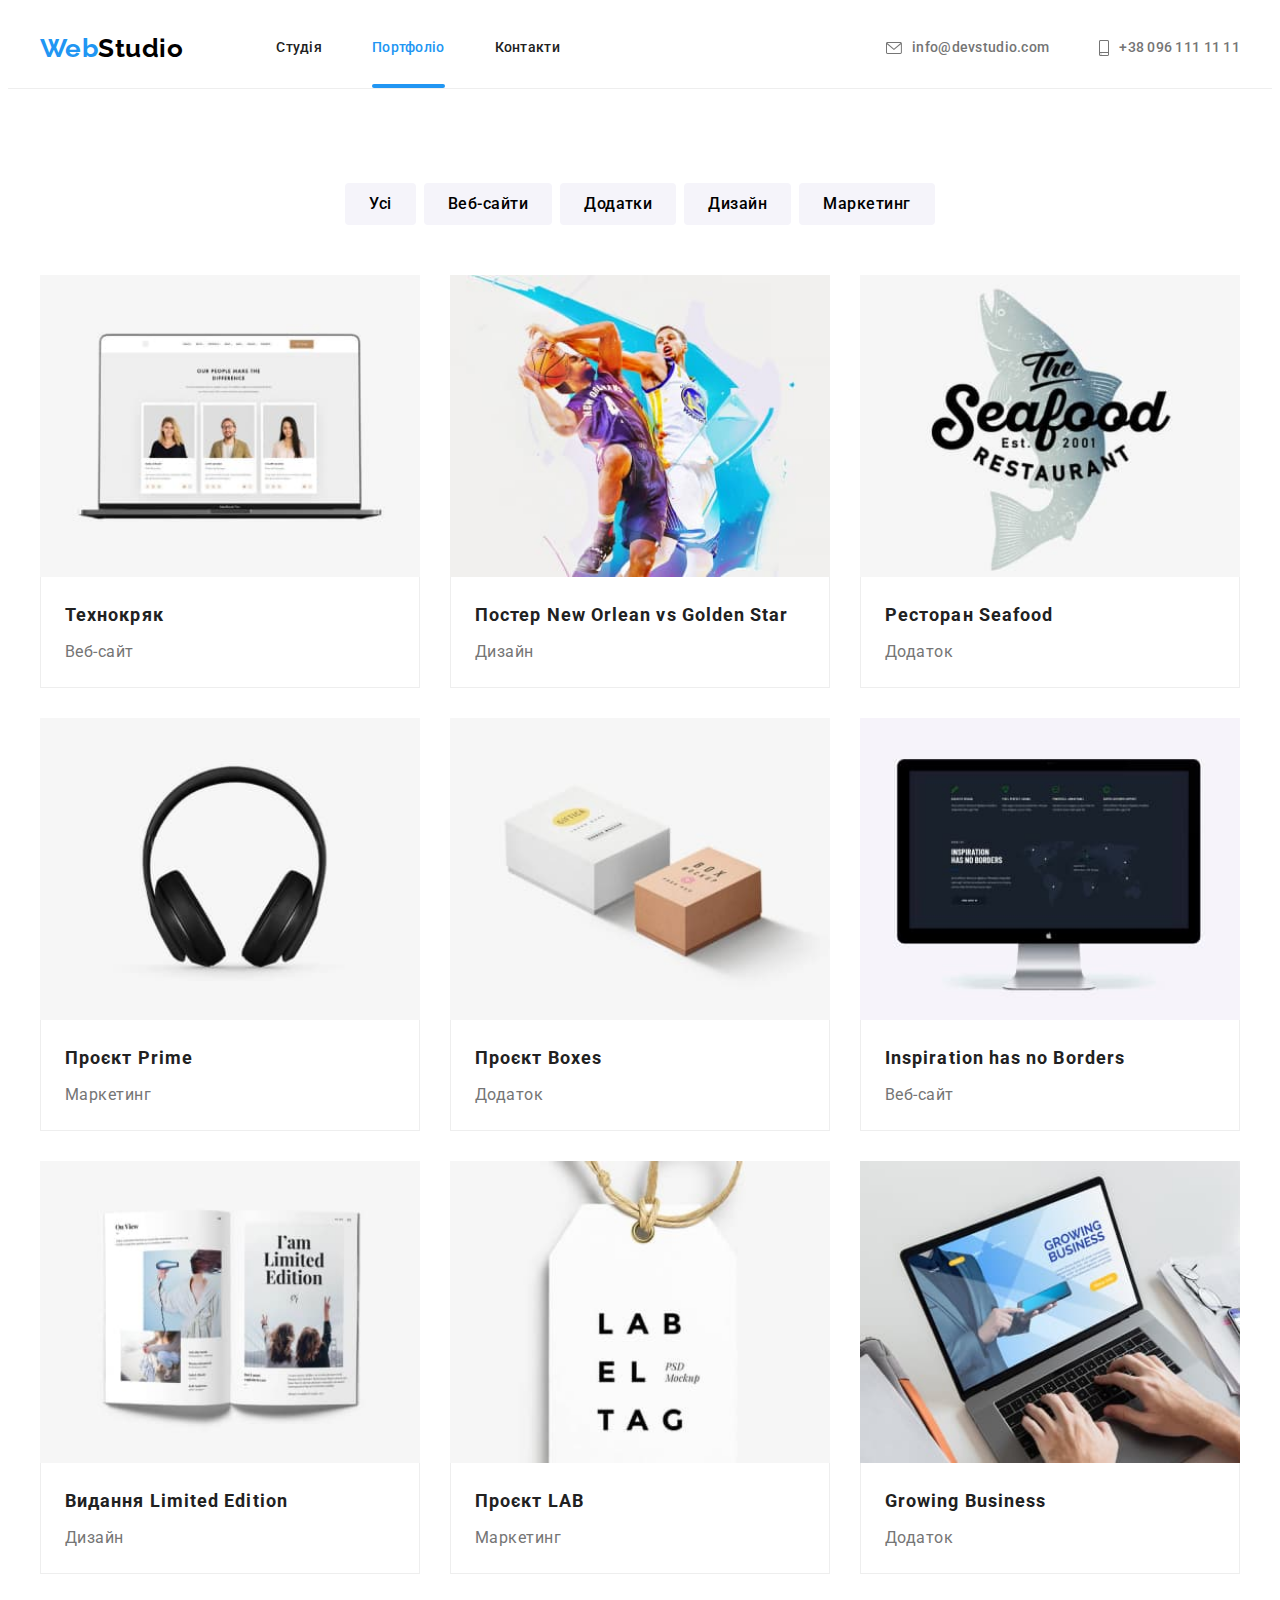
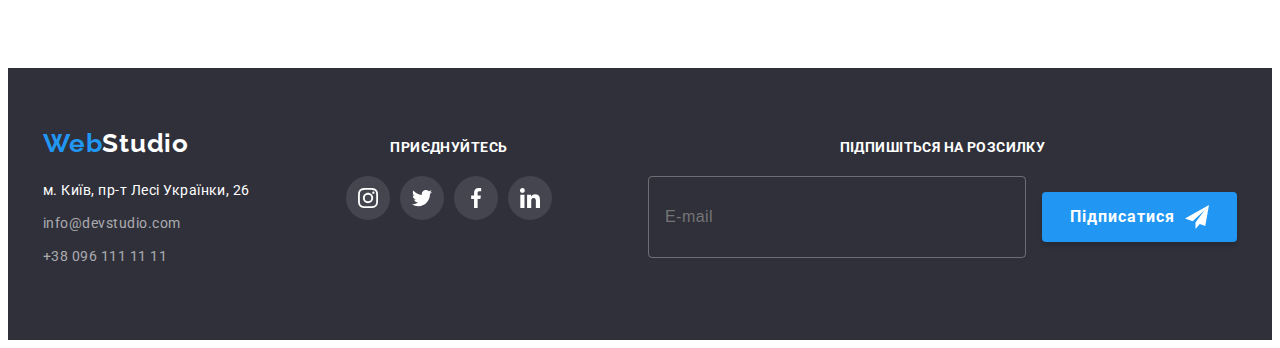
==== commit feb394dd: "HW-8" ====
--- a/portfolio.html
+++ b/portfolio.html
@@ -694,5 +694,6 @@
         </div>
       </div>
     </footer>
+    <script src="./js/mobile-menu.js"></script>
   </body>
 </html>
--- a/css/main.min.css
+++ b/css/main.min.css
@@ -1 +1 @@
-:root{--title-text-color: #212121;--ptimary-text-color: #757575;--accent-color: #2196f3;--a-color-black: #000000;--a-color-white: #ffffff;--team-bg-color: #f5f4fa;--button-hov-foc-color: #188ce8;--button-color-white: #ffffff;--btn-bgc-portfolio: #f5f4fa;--footer-hero-background-color: #2f303a;--hero-bg-color: #c4c4c4;--footer-color-contact: rgba(255, 255, 255, 0.6);--border-color-portfolio: #eeeeee;--background-svg-color: #f5f4fa;--customers-color: #afb1b8;--invitation-bg-color: rgba(255, 255, 255, 0.1);--invitation-icon-color: #ffffff;--bg-gradient: linear-gradient( to right, rgba(47, 48, 58, 0.4), rgba(47, 48, 58, 0.4) )}.visually-hidden{position:absolute;width:1px;height:1px;margin:-1px;border:0;padding:0;white-space:nowrap;-webkit-clip-path:inset(100%);clip-path:inset(100%);clip:rect(0 0 0 0);overflow:hidden}p,h1,h2,h3,h4,h5,h6{margin:0}ul,ol{margin:0;padding-left:0}button{cursor:pointer}address{font-style:normal}img{display:block;height:auto;max-width:100%;width:100%}.link{text-decoration:none}body{font-family:"Roboto",sans-serif;letter-spacing:.03em;background-color:var(--a-color-white);color:var(--ptimary-text-color)}.list{list-style:none;-webkit-text-decoration:dashed;text-decoration:dashed}.is-hidden{opacity:0;visibility:hidden;pointer-events:none}.container{width:100%;margin:0 auto;padding-left:15px;padding-right:15px}@media screen and (min-width: 480px){.container{max-width:480px}}@media screen and (min-width: 768px){.container{max-width:768px}}@media screen and (min-width: 1200px){.container{max-width:1200px}}.section-width{width:100%}@media screen and (min-width: 480px){.section-width{max-width:480px}}@media screen and (min-width: 768px){.section-width{max-width:768px}}@media screen and (min-width: 1200px){.section-width{max-width:1200px}}.main-nav{display:flex;align-items:center}.site-nav{display:flex;align-items:center}.logo-header{font-family:"Raleway",sans-serif;font-weight:700;font-size:24px;line-height:1.16;padding-top:10px;padding-bottom:10px;text-decoration:none;color:var(--a-color-black)}@media screen and (min-width: 767px){.logo-header{font-size:26px;line-height:1.19}}.logo-web{color:var(--accent-color)}.nav-list{position:relative;display:none;margin-left:93px}@media screen and (min-width: 768px){.nav-list{display:flex}}.nav-list .link.current{color:var(--accent-color)}.nav-list .link:hover,.nav-list .link:focus{color:var(--accent-color)}.nav-list .nav-item+.nav-item{margin-left:50px}.nav-item .link{display:block;padding-top:32px;padding-bottom:32px;font-weight:500;font-size:14px;line-height:1.14;letter-spacing:.02em;text-decoration:none;color:var(--title-text-color);transition:color 250ms cubic-bezier(0.4, 0, 0.2, 1)}.contact-nav{display:none}@media screen and (min-width: 768px){.contact-nav{display:flex;flex-wrap:wrap;margin-left:90px}}@media screen and (min-width: 1200px){.contact-nav{display:flex;flex-wrap:wrap;margin-left:auto}}.contact-nav .con-nav-item+.con-nav-item{margin-left:0px}@media screen and (min-width: 1200px){.contact-nav .con-nav-item+.con-nav-item{margin-left:50px}}.contact-nav .link:hover,.contact-nav .link:focus{color:var(--accent-color);transform:translateY(0);transition:transform 250ms cubic-bezier(0.4, 0, 0.2, 1)}.contact-link{display:flex;align-items:center;padding-top:5px;padding-bottom:5px;font-weight:500;font-size:12px;line-height:1.1666666667;letter-spacing:.02em;color:inherit;transition:color 250ms cubic-bezier(0.4, 0, 0.2, 1)}@media screen and (min-width: 1200px){.contact-link{padding-top:32px;padding-bottom:32px;font-size:14px;line-height:1.14;letter-spacing:.02em;text-decoration:none;color:inherit;transition:color 250ms cubic-bezier(0.4, 0, 0.2, 1)}}@media screen and (min-width: 1200px){.contact-icon-mail{width:16px;height:12px}}@media screen and (min-width: 1200px){.contact-icon-phone{height:16px}}.contact-icon-mail,.contact-icon-phone{fill:currentColor;margin-right:10px}.current-page{position:relative;display:block}.link.current::after{position:absolute;left:0;bottom:0;content:"";width:100%;height:4px;background-color:var(--accent-color);border-radius:2px}.mobile-menu-top,.mobile-menu-bottom{margin-left:40px}.menu-open{display:none}@media screen and (max-width: 767px){.menu-open{display:flex;align-items:center;fill:#000;margin-left:auto;background-color:rgba(0,0,0,0);border:none}}.mobile-menu{width:100vw;height:100vh;top:0;position:fixed;background-color:#fff;z-index:1;padding-top:10px;padding-bottom:10px}.mobile-menu>.container{height:100%;display:flex;flex-direction:column;justify-content:space-between;overflow:auto}.menu-close{display:flex;align-items:center;justify-content:center;margin-left:auto;margin-bottom:1px;width:30px;height:30px;background-color:rgba(0,0,0,0);border:none;transition:fill 250ms cubic-bezier(0.4, 0, 0.2, 1)}.menu-close:hover,.menu-close:focus{fill:var(--accent-color)}.mobile-menu-item:not(:last-child){margin-bottom:30px}.mobile-menu-list{margin-bottom:30px}.mobile-menu-link{font-weight:500;font-size:40px;line-height:1.175;letter-spacing:.02em;color:var(--a-color-black)}.mobile-menu-link:hover,.mobile-menu-link:focus{color:var(--accent-color)}.contact-menu-item:not(:last-child){margin-bottom:30px}.contact-menu-item:last-child{margin-bottom:64px}.contact-menu-phone{font-weight:500;font-size:34px;line-height:1.1764705882;letter-spacing:.02em;color:var(--accent-color)}.contact-menu-mail{font-weight:500;font-size:24px;line-height:1.1666666667;letter-spacing:.02em;color:inherit}.mobile-soc-list{display:flex;flex-wrap:wrap;position:relative;gap:10px;margin-bottom:48px}.mobile-soc-item:not(:last-child)::after{position:relative;content:"";width:22px;height:0;border:1px solid rgba(33,33,33,.2);transform:rotate(90deg);margin-left:10px}.mobile-soc-link{font-weight:500;font-size:18px;line-height:1.2222222222;letter-spacing:.02em;color:var(--accent-color)}.hero{margin:0 auto;padding-top:118px;padding-bottom:118px;background-image:var(--bg-gradient),url("../images/hero-bg/hero-bg-480px.jpg");max-width:480px;background-position:center;background-repeat:no-repeat;background-size:cover;background-color:var(--hero-bg-color);text-align:center}@media(min-device-pixel-ratio: 2),(-webkit-min-device-pixel-ratio: 2),(min-resolution: 192dpi),(min-resolution: 2dppx){.hero{background-image:var(--bg-gradient),url("../images/hero-bg/hero-bg-480px-2x.jpg")}}@media screen and (min-width: 768px){.hero{padding-top:118px;padding-bottom:118px;background-image:var(--bg-gradient),url("../images/hero-bg/hero-bg-768px.jpg");max-width:768px}}@media screen and (min-width: 768px)and (min-device-pixel-ratio: 2),screen and (min-width: 768px)and (-webkit-min-device-pixel-ratio: 2),screen and (min-width: 768px)and (min-resolution: 192dpi),screen and (min-width: 768px)and (min-resolution: 2dppx){.hero{background-image:var(--bg-gradient),url("../images/hero-bg/hero-bg-768px-2x.jpg")}}@media screen and (min-width: 1200px){.hero{padding-top:200px;padding-bottom:200px;max-width:1600px;background-image:var(--bg-gradient),url("../images/hero-bg/hero-bg-1200px.jpg")}}@media screen and (min-width: 1200px)and (min-device-pixel-ratio: 2),screen and (min-width: 1200px)and (-webkit-min-device-pixel-ratio: 2),screen and (min-width: 1200px)and (min-resolution: 192dpi),screen and (min-width: 1200px)and (min-resolution: 2dppx){.hero{background-image:var(--bg-gradient),url("../images/hero-bg/hero-bg-1200px-2x.jpg")}}.hero-container{max-width:360px}@media screen and (min-width: 768px){.hero-container{max-width:696px}}.hero-title{font-weight:900;font-size:26px;line-height:1.62;letter-spacing:.06em;text-transform:uppercase;color:var(--a-color-white)}@media screen and (min-width: 768px){.hero-title{font-size:44px;line-height:1.36;text-align:center;letter-spacing:.06em;text-transform:uppercase}}.hero-button{border-radius:4px;border-color:rgba(0,0,0,0);padding:10px 24px;margin-top:40px;font-family:inherit;font-weight:700;font-size:16px;line-height:1.88;text-align:center;letter-spacing:.06em;background-color:var(--accent-color);box-shadow:0px 4px 4px rgba(0,0,0,.15);color:var(--button-color-white);cursor:pointer;transition:background-color 250ms cubic-bezier(0.4, 0, 0.2, 1)}.hero-button:hover,.hero-button:focus{background-color:var(--button-hov-foc-color)}@media screen and (min-width: 768px){.hero-button{padding:10px 32px;margin-top:30px;font-size:16px;line-height:1.88}}.description{padding:60px 0}@media screen and (min-width: 1200px){.description{padding:94px 0}}.description-list{display:flex;flex-wrap:wrap;gap:30px}.description-item{width:100%}@media screen and (min-width: 768px){.description-item{flex-basis:calc((100% - 30px)/2)}}@media screen and (min-width: 1200px){.description-item{flex-basis:calc((100% - 90px)/4)}}.description-icon-size{margin-bottom:30px;width:100%;height:120px;border-radius:4px;background-size:70px;background-repeat:no-repeat;background-position:center;background-color:var(--background-svg-color);display:flex;align-items:center;justify-content:center}@media screen and (min-width: 768px){.description-icon-size{width:354px}}@media screen and (min-width: 1200px){.description-icon-size{width:270px}}.description-title{margin-bottom:10px;font-weight:700;font-size:14px;line-height:1.14;text-transform:uppercase;color:var(--title-text-color)}@media screen and (max-width: 768px){.description-title{text-align:center}}.description-text{font-size:14px;line-height:1.71;color:var(--ptimary-text-color)}.direction{padding:60px 0}@media screen and (min-width: 1200px){.direction{padding:94px 0}}@media screen and (max-width: 1200px){.direction{display:none}}.direction-list{display:flex;gap:30px}.direction-item{width:calc((100% - 60px)/3)}.direction-title{margin-bottom:50px;font-weight:700;font-size:36px;line-height:1.16;text-align:center;color:var(--title-text-color)}.direction-text-wrap{position:relative}.direction-text-item{position:absolute;bottom:0;font-weight:700;font-size:14px;line-height:1.14;text-align:center;letter-spacing:.03em;text-transform:uppercase;padding-top:27px;padding-bottom:27px;color:#fff;background:rgba(47,48,58,.8);height:70px;width:100%}.team{background:var(--team-bg-color);padding:60px 0}@media screen and (min-width: 1200px){.team{padding:94px 0}}.team-title{margin-bottom:50px;font-weight:700;font-size:36px;line-height:1.16;text-align:center;color:var(--title-text-color)}.team-list{display:flex;flex-wrap:wrap;gap:30px}.team-item{width:100%;background:var(--a-color-white);box-shadow:0px 1px 3px rgba(0,0,0,.12),0px 1px 1px rgba(0,0,0,.14),0px 2px 1px rgba(0,0,0,.2);border-radius:0px 0px 4px 4px}@media screen and (min-width: 768px){.team-item{flex-basis:calc((100% - 30px)/2)}}@media screen and (min-width: 1200px){.team-item{flex-basis:calc((100% - 90px)/4)}}.team-description{padding:30px 0}.team-member-name{font-weight:500;font-size:16px;line-height:1.18;text-align:center;color:var(--title-text-color)}.team-function{margin-top:10px;font-size:16px;line-height:1.18;text-align:center;color:var(--ptimary-text-color);margin-bottom:16px}.team-soc-list{display:flex;justify-content:center;gap:10px}.team-soc-item{width:44px;height:44px}.team-soc-link{width:100%;height:100%;border-radius:50%;display:flex;align-items:center;justify-content:center;transition:background-color 250ms cubic-bezier(0.4, 0, 0.2, 1)}.team-soc-link:hover,.team-soc-link:focus{background-color:var(--accent-color)}.team-soc-icon{fill:var(--customers-color);transition:fill 250ms cubic-bezier(0.4, 0, 0.2, 1)}.team-soc-link:hover .team-soc-icon,.team-soc-link:focus .team-soc-icon{fill:var(--a-color-white)}.customers{padding:60px 0}@media screen and (min-width: 1200px){.customers{padding:94px 0}}.customers-title{margin-bottom:50px;font-weight:700;font-size:36px;line-height:1.16;text-align:center;color:var(--title-text-color)}.customers-list{display:flex;flex-wrap:wrap;gap:30px}.customers-item{height:92px;width:calc((100% - 30px)/2)}@media screen and (min-width: 768px){.customers-item{width:calc((100% - 60px)/3)}}@media screen and (min-width: 1200px){.customers-item{width:calc((100% - 150px)/6)}}.customers-icon{fill:var(--customers-color);transition:fill 250ms cubic-bezier(0.4, 0, 0.2, 1)}.customers-link:hover .customers-icon,.customers-link:focus .customers-icon{fill:var(--accent-color)}.customers-link{width:100%;height:100%;border:1px solid var(--customers-color);border-radius:5px;display:flex;align-items:center;justify-content:center;transition:border-color 250ms cubic-bezier(0.4, 0, 0.2, 1)}.customers-link:hover,.customers-link:focus{border-color:var(--accent-color)}.logo-footer{display:block;margin-bottom:20px;font-family:"Raleway",sans-serif;text-decoration:none;color:var(--a-color-white);font-weight:700;font-size:26px;line-height:1.19;letter-spacing:.03em}@media screen and (max-width: 767px){.logo-footer{text-align:center}}.footer{background:var(--footer-hero-background-color)}.footer .container{padding:60px 0}.footer-container{display:flex;flex-wrap:wrap;flex-direction:column;align-items:center}@media screen and (min-width: 768px){.footer-container{display:flex;justify-content:space-evenly;align-items:baseline;flex-wrap:wrap;flex-direction:row}}@media screen and (min-width: 1200px){.footer-container{display:flex;align-items:baseline}}@media screen and (max-width: 1199px){.footer-address{display:flex;flex-wrap:wrap;align-items:center;flex-direction:column;margin-bottom:60px}}.address-item:nth-child(2){margin:9px 0}.address-list{text-align:center}@media screen and (min-width: 1200px){.address-list{text-align:left}}.item-address{font-size:14px;font-style:normal;line-height:1.71;text-decoration:none;color:var(--a-color-white);transition:color 250ms cubic-bezier(0.4, 0, 0.2, 1)}.address-item .effect:hover,.address-item .effect:focus{color:var(--accent-color)}.item-mail,.item-phone{font-size:14px;font-style:normal;line-height:1.71;text-decoration:none;color:var(--footer-color-contact);transition:color 250ms cubic-bezier(0.4, 0, 0.2, 1)}.invitation-title{margin-bottom:20px;font-weight:700;font-size:14px;line-height:1.14;letter-spacing:.03em;text-transform:uppercase;color:#fff}.invitation{display:flex;flex-wrap:wrap;flex-direction:column;align-items:center;margin-bottom:60px}@media screen and (min-width: 1199px){.invitation{margin-left:93px}}.invitation-soc-list{display:flex;justify-content:center;gap:10px}.invitation-soc-item{width:44px;height:44px}.invitation-soc-link{display:block;width:100%;height:100%;border-radius:50%;background:var(--invitation-bg-color);display:flex;align-items:center;justify-content:center;transition:background-color 250ms cubic-bezier(0.4, 0, 0.2, 1)}.invitation-soc-icon{fill:var(--invitation-icon-color);transition:fill 250ms cubic-bezier(0.4, 0, 0.2, 1)}.invitation-soc-link:hover,.invitation-soc-link:focus{background-color:var(--accent-color)}.signUp{display:flex;flex-wrap:wrap;flex-direction:column;align-items:center}@media screen and (min-width: 1199px){.signUp{margin-left:93px}}.signUp-title{margin-bottom:20px;font-weight:700;font-size:14px;line-height:1.14;letter-spacing:.03em;text-transform:uppercase;color:#fff}.signUp-input{align-items:center;font-weight:400;font-size:16px;line-height:1.25;letter-spacing:.03em;min-width:450px;height:50px;margin-bottom:20px;border:1px solid rgba(255,255,255,.3);background-color:rgba(0,0,0,0);border-radius:4px;padding-left:16px;padding-top:15px;padding-bottom:15px;color:rgba(255,255,255,.6)}@media screen and (min-width: 1200px){.signUp-input{margin-right:12px;min-width:358px}}.signUp-input:focus{outline:rgba(0,0,0,0)}.signUp-btn{position:relative;border-radius:4px;border-color:rgba(0,0,0,0);border:none;padding:10px 62px 10px 28px;font-family:inherit;font-weight:700;font-size:16px;line-height:1.88;text-align:center;letter-spacing:.06em;background-color:var(--accent-color);box-shadow:0px 4px 4px rgba(0,0,0,.15);color:var(--button-color-white);cursor:pointer;transition:background-color 250ms cubic-bezier(0.4, 0, 0.2, 1)}.signUp-btn:hover,.signUp-btn:focus{background-color:var(--button-hov-foc-color)}.signUp-icon{position:absolute;margin-left:10px;top:50%;transform:translateY(-50%);fill:var(--a-color-white)}@media screen and (max-width: 1199px){.footer-form{display:flex;align-items:center;flex-direction:column}}.portfolio{padding:60px 0}@media screen and (min-width: 1200px){.portfolio{padding:94px 0}}.portfolio-header{border-bottom:1px solid var(--border-color-portfolio)}.portfolio-list-btn{display:flex;gap:15px;margin-bottom:50px;flex-wrap:wrap}@media screen and (min-width: 768px){.portfolio-list-btn{display:flex;justify-content:center;gap:8px;margin-bottom:50px}}.portfolio-btn{padding:6px 22px;flex-basis:calc((100% - 32px)/5);font-family:inherit;font-weight:500;font-size:16px;line-height:1.62;letter-spacing:.03em;text-align:center;background-color:var(--btn-bgc-portfolio);border-color:rgba(0,0,0,0);border-radius:4px;cursor:pointer;transition:background-color 250ms cubic-bezier(0.4, 0, 0.2, 1),box-shadow 250ms cubic-bezier(0.4, 0, 0.2, 1),color 250ms cubic-bezier(0.4, 0, 0.2, 1)}.portfolio-btn:hover,.portfolio-btn:focus{color:var(--a-color-white);background:var(--accent-color);box-shadow:0px 3px 1px rgba(0,0,0,.1),0px 1px 2px rgba(0,0,0,.08),0px 2px 2px rgba(0,0,0,.12)}.portfolio-list{gap:30px;display:flex;flex-wrap:wrap}.portfolio-item .team-item{width:100%}@media screen and (min-width: 768px){.portfolio-item .team-item{width:calc((100% - 30px)/2)}}@media screen and (min-width: 1200px){.portfolio-item .team-item{width:calc((100% - 60px)/3)}}.img-description{padding:24px 20px;border-left:1px solid var(--border-color-portfolio);border-bottom:1px solid var(--border-color-portfolio);border-right:1px solid var(--border-color-portfolio)}.portfolio-link{text-decoration:none;display:block;transition:box-shadow 250ms cubic-bezier(0.4, 0, 0.2, 1)}.portfolio-link:hover,.portfolio-link:focus{box-shadow:0px 1px 1px rgba(0,0,0,.12),0px 4px 4px rgba(0,0,0,.06),1px 4px 6px rgba(0,0,0,.16)}.portfolio-title{margin-bottom:4px;font-weight:700;font-size:18px;line-height:2;letter-spacing:.06em;color:var(--title-text-color)}.portfolio-text{font-size:16px;line-height:1.88;color:var(--ptimary-text-color)}.portfolio-text-wrap{position:relative;overflow:hidden}.portfolio-text-item{position:absolute;top:0;padding:63px 24px;font-size:18px;line-height:1.56;letter-spacing:.03em;color:#fff;background:rgba(33,150,243,.9);height:100%;transform:translateY(100%);transition:transform 250ms cubic-bezier(0.4, 0, 0.2, 1)}.portfolio-link:hover .portfolio-text-item,.portfolio-link:focus .portfolio-text-item{transform:translateY(0)}.backdrop{width:100%;height:100%;background:rgba(0,0,0,.2);position:fixed;top:0%;transition:opacity 250ms cubic-bezier(0.4, 0, 0.2, 1),visibility 250ms cubic-bezier(0.4, 0, 0.2, 1)}.modal{position:absolute;top:50%;left:50%;transform:translate(-50%, -50%) scale(1);transition:transform 250ms cubic-bezier(0.4, 0, 0.2, 1);width:528px;min-height:581px;padding:40px;background:#fff;border-radius:4px}@media screen and (max-width: 1199px){.modal{height:95%;width:95%;max-height:609px;max-width:450px;overflow:scroll}}.backdrop.is-hidden .modal{transform:translate(-50%, -50%) scale(0)}.modal-close{width:30px;height:30px;background-color:rgba(0,0,0,0);border:1px solid rgba(0,0,0,.1);border-radius:50%;position:absolute;right:8px;top:8px;display:flex;align-items:center;justify-content:center;transition:fill 250ms cubic-bezier(0.4, 0, 0.2, 1)}.modal-close:hover,.modal-close:focus{fill:var(--accent-color)}.is-hidden{opacity:0;visibility:hidden;pointer-events:none}.modal-title{font-weight:700;font-size:20px;line-height:1.15;text-align:center;letter-spacing:.03em;color:#212121;margin-bottom:12px}.input-label{font-size:12px;line-height:1.16;letter-spacing:.01em;color:var(--ptimary-text-color)}.input-label span{display:block;margin-bottom:4px}.modal-field{margin-bottom:10px}.modal-field:nth-child(4){margin-bottom:20px}.modal-field:nth-child(5){margin-bottom:0}.input-wrap{position:relative}.modal-input-icon{position:absolute;left:12px;top:50%;transform:translateY(-50%);fill:var(--title-text-color);transition:fill 250ms cubic-bezier(0.4, 0, 0.2, 1)}.modal-input-icon:hover,.modal-input-icon:focus{fill:var(--accent-color)}.modal-input{width:100%;height:40px;border:1px solid rgba(33,33,33,.2);border-radius:4px;font-style:12px;color:var(--a-color-black);padding-left:40px;outline:rgba(0,0,0,0);transition:border-color 250ms cubic-bezier(0.4, 0, 0.2, 1)}.modal-input:hover,.modal-input:focus{border-color:var(--accent-color)}.modal-input:hover+.modal-input-icon,.modal-input:focus+.modal-input-icon{fill:var(--accent-color)}.modal-feedback{display:block;width:100%;height:120px;border:1px solid rgba(33,33,33,.2);border-radius:4px;padding:12px 16px;resize:none}.modal-feedback::-moz-placeholder{font-size:12px;line-height:1.16;letter-spacing:.01em;color:rgba(117,117,117,.5)}.modal-feedback:-ms-input-placeholder{font-size:12px;line-height:1.16;letter-spacing:.01em;color:rgba(117,117,117,.5)}.modal-feedback::placeholder{font-size:12px;line-height:1.16;letter-spacing:.01em;color:rgba(117,117,117,.5)}.modal-feedback:hover,.modal-feedback:focus{border-color:var(--accent-color)}.check-rules,.rules-btn{display:flex;justify-content:center}.user-rules-text{font-size:14px;line-height:1.17;letter-spacing:.03em;color:var(--ptimary-text-color);display:flex}.user-rules-text::before{content:"";width:16px;height:15px;border:2px solid var(--a-color-black);border-radius:3px;margin-right:5px}.user-rules-link{padding-left:3px;color:var(--accent-color)}.user-rules:checked+.user-rules-text::before{background-color:var(--accent-color);border-color:rgba(0,0,0,0);background-image:url(../images/check.svg);background-repeat:no-repeat}.user-rules:focus+.user-rules-text::before{border-color:var(--accent-color)}.user-rules-btn{border-radius:4px;border-color:rgba(0,0,0,0);padding:10px 52px;font-family:inherit;font-weight:700;font-size:16px;line-height:1.88;letter-spacing:.06em;text-align:center;background-color:var(--accent-color);box-shadow:0px 4px 4px rgba(0,0,0,.15);color:var(--button-color-white);cursor:pointer;transition:background-color 250ms cubic-bezier(0.4, 0, 0.2, 1)}.user-rules-btn:hover,.user-rules-btn:focus{background-color:var(--button-hov-foc-color)}.rules-btn{margin-top:30px}/*# sourceMappingURL=main.min.css.map */+:root{--title-text-color: #212121;--ptimary-text-color: #757575;--accent-color: #2196f3;--a-color-black: #000000;--a-color-white: #ffffff;--team-bg-color: #f5f4fa;--button-hov-foc-color: #188ce8;--button-color-white: #ffffff;--btn-bgc-portfolio: #f5f4fa;--footer-hero-background-color: #2f303a;--hero-bg-color: #c4c4c4;--footer-color-contact: rgba(255, 255, 255, 0.6);--border-color-portfolio: #eeeeee;--background-svg-color: #f5f4fa;--customers-color: #afb1b8;--invitation-bg-color: rgba(255, 255, 255, 0.1);--invitation-icon-color: #ffffff;--bg-gradient: linear-gradient( to right, rgba(47, 48, 58, 0.4), rgba(47, 48, 58, 0.4) )}.visually-hidden{position:absolute;width:1px;height:1px;margin:-1px;border:0;padding:0;white-space:nowrap;-webkit-clip-path:inset(100%);clip-path:inset(100%);clip:rect(0 0 0 0);overflow:hidden}p,h1,h2,h3,h4,h5,h6{margin:0}ul,ol{margin:0;padding-left:0}button{cursor:pointer}address{font-style:normal}img{display:block;height:auto;max-width:100%;width:100%}.link{text-decoration:none}body{font-family:"Roboto",sans-serif;letter-spacing:.03em;background-color:var(--a-color-white);color:var(--ptimary-text-color)}.list{list-style:none;-webkit-text-decoration:dashed;text-decoration:dashed}.is-hidden{opacity:0;visibility:hidden;pointer-events:none}.container{width:100%;margin:0 auto;padding-left:15px;padding-right:15px}@media screen and (min-width: 480px){.container{max-width:480px}}@media screen and (min-width: 768px){.container{max-width:768px}}@media screen and (min-width: 1200px){.container{max-width:1200px}}.section-width{width:100%}@media screen and (min-width: 480px){.section-width{max-width:480px}}@media screen and (min-width: 768px){.section-width{max-width:768px}}@media screen and (min-width: 1200px){.section-width{max-width:1200px}}.main-nav{display:flex;align-items:center}.site-nav{display:flex;align-items:center}.logo-header{font-family:"Raleway",sans-serif;font-weight:700;font-size:24px;line-height:1.16;padding-top:10px;padding-bottom:10px;text-decoration:none;color:var(--a-color-black)}@media screen and (min-width: 767px){.logo-header{font-size:26px;line-height:1.19}}.logo-web{color:var(--accent-color)}.nav-list{position:relative;display:none;margin-left:93px}@media screen and (min-width: 768px){.nav-list{display:flex}}.nav-list .link.current{color:var(--accent-color)}.nav-list .link:hover,.nav-list .link:focus{color:var(--accent-color)}.nav-list .nav-item+.nav-item{margin-left:50px}.nav-item .link{display:block;padding-top:32px;padding-bottom:32px;font-weight:500;font-size:14px;line-height:1.14;letter-spacing:.02em;text-decoration:none;color:var(--title-text-color);transition:color 250ms cubic-bezier(0.4, 0, 0.2, 1)}.contact-nav{display:none}@media screen and (min-width: 768px){.contact-nav{display:flex;flex-wrap:wrap;margin-left:90px}}@media screen and (min-width: 1200px){.contact-nav{display:flex;flex-wrap:wrap;margin-left:auto}}.contact-nav .con-nav-item+.con-nav-item{margin-left:0px}@media screen and (min-width: 1200px){.contact-nav .con-nav-item+.con-nav-item{margin-left:50px}}.contact-nav .link:hover,.contact-nav .link:focus{color:var(--accent-color);transform:translateY(0);transition:transform 250ms cubic-bezier(0.4, 0, 0.2, 1)}.contact-link{display:flex;align-items:center;padding-top:5px;padding-bottom:5px;font-weight:500;font-size:12px;line-height:1.1666666667;letter-spacing:.02em;color:inherit;transition:color 250ms cubic-bezier(0.4, 0, 0.2, 1)}@media screen and (min-width: 1200px){.contact-link{padding-top:32px;padding-bottom:32px;font-size:14px;line-height:1.14;letter-spacing:.02em;text-decoration:none;color:inherit;transition:color 250ms cubic-bezier(0.4, 0, 0.2, 1)}}@media screen and (min-width: 1200px){.contact-icon-mail{width:16px;height:12px}}@media screen and (min-width: 1200px){.contact-icon-phone{height:16px}}.contact-icon-mail,.contact-icon-phone{fill:currentColor;margin-right:10px}.current-page{position:relative;display:block}.link.current::after{position:absolute;left:0;bottom:0;content:"";width:100%;height:4px;background-color:var(--accent-color);border-radius:2px}.mobile-menu-top,.mobile-menu-bottom{margin-left:40px}.menu-open{display:none}@media screen and (max-width: 767px){.menu-open{display:flex;align-items:center;fill:#000;margin-left:auto;background-color:rgba(0,0,0,0);border:none}}.mobile-menu{width:100vw;height:100vh;top:0;position:fixed;background-color:#fff;z-index:1;padding-top:10px;padding-bottom:10px}.mobile-menu>.container{height:100%;display:flex;flex-direction:column;justify-content:space-between;overflow:auto}.menu-close{display:flex;align-items:center;justify-content:center;margin-left:auto;margin-bottom:1px;width:30px;height:30px;background-color:rgba(0,0,0,0);border:none;transition:fill 250ms cubic-bezier(0.4, 0, 0.2, 1)}.menu-close:hover,.menu-close:focus{fill:var(--accent-color)}.mobile-menu-item:not(:last-child){margin-bottom:30px}.mobile-menu-list{margin-bottom:30px}.mobile-menu-link{font-weight:500;font-size:40px;line-height:1.175;letter-spacing:.02em;color:var(--a-color-black)}.mobile-menu-link:hover,.mobile-menu-link:focus{color:var(--accent-color)}.contact-menu-item:not(:last-child){margin-bottom:30px}.contact-menu-item:last-child{margin-bottom:64px}.contact-menu-phone{font-weight:500;font-size:34px;line-height:1.1764705882;letter-spacing:.02em;color:var(--accent-color)}.contact-menu-mail{font-weight:500;font-size:24px;line-height:1.1666666667;letter-spacing:.02em;color:inherit}.mobile-soc-list{display:flex;flex-wrap:wrap;position:relative;gap:10px;margin-bottom:48px}.mobile-soc-item:not(:last-child)::after{position:relative;content:"";width:22px;height:0;border:1px solid rgba(33,33,33,.2);transform:rotate(90deg);margin-left:10px}.mobile-soc-link{font-weight:500;font-size:18px;line-height:1.2222222222;letter-spacing:.02em;color:var(--accent-color)}.hero{margin:0 auto;padding-top:118px;padding-bottom:118px;background-image:var(--bg-gradient),url("../images/hero-bg/hero-bg-480px.jpg");max-width:480px;background-position:center;background-repeat:no-repeat;background-size:cover;background-color:var(--hero-bg-color);text-align:center}@media(min-device-pixel-ratio: 2),(-webkit-min-device-pixel-ratio: 2),(min-resolution: 192dpi),(min-resolution: 2dppx){.hero{background-image:var(--bg-gradient),url("../images/hero-bg/hero-bg-480px-2x.jpg")}}@media screen and (min-width: 768px){.hero{padding-top:118px;padding-bottom:118px;background-image:var(--bg-gradient),url("../images/hero-bg/hero-bg-768px.jpg");max-width:768px}}@media screen and (min-width: 768px)and (min-device-pixel-ratio: 2),screen and (min-width: 768px)and (-webkit-min-device-pixel-ratio: 2),screen and (min-width: 768px)and (min-resolution: 192dpi),screen and (min-width: 768px)and (min-resolution: 2dppx){.hero{background-image:var(--bg-gradient),url("../images/hero-bg/hero-bg-768px-2x.jpg")}}@media screen and (min-width: 1200px){.hero{padding-top:200px;padding-bottom:200px;max-width:1600px;background-image:var(--bg-gradient),url("../images/hero-bg/hero-bg-1200px.jpg")}}@media screen and (min-width: 1200px)and (min-device-pixel-ratio: 2),screen and (min-width: 1200px)and (-webkit-min-device-pixel-ratio: 2),screen and (min-width: 1200px)and (min-resolution: 192dpi),screen and (min-width: 1200px)and (min-resolution: 2dppx){.hero{background-image:var(--bg-gradient),url("../images/hero-bg/hero-bg-1200px-2x.jpg")}}.hero-container{max-width:360px}@media screen and (min-width: 768px){.hero-container{max-width:696px}}.hero-title{font-weight:900;font-size:26px;line-height:1.62;letter-spacing:.06em;text-transform:uppercase;color:var(--a-color-white)}@media screen and (min-width: 768px){.hero-title{font-size:44px;line-height:1.36;text-align:center;letter-spacing:.06em;text-transform:uppercase}}.hero-button{border-radius:4px;border-color:rgba(0,0,0,0);padding:10px 24px;margin-top:40px;font-family:inherit;font-weight:700;font-size:16px;line-height:1.88;text-align:center;letter-spacing:.06em;background-color:var(--accent-color);box-shadow:0px 4px 4px rgba(0,0,0,.15);color:var(--button-color-white);cursor:pointer;transition:background-color 250ms cubic-bezier(0.4, 0, 0.2, 1)}.hero-button:hover,.hero-button:focus{background-color:var(--button-hov-foc-color)}@media screen and (min-width: 768px){.hero-button{padding:10px 32px;margin-top:30px;font-size:16px;line-height:1.88}}.description{padding:60px 0}@media screen and (min-width: 1200px){.description{padding:94px 0}}.description-list{display:flex;flex-wrap:wrap;gap:30px}.description-item{width:100%}@media screen and (min-width: 768px){.description-item{flex-basis:calc((100% - 30px)/2)}}@media screen and (min-width: 1200px){.description-item{flex-basis:calc((100% - 90px)/4)}}.description-icon-size{margin-bottom:30px;width:100%;height:120px;border-radius:4px;background-size:70px;background-repeat:no-repeat;background-position:center;background-color:var(--background-svg-color);display:flex;align-items:center;justify-content:center}@media screen and (min-width: 768px){.description-icon-size{width:354px}}@media screen and (min-width: 1200px){.description-icon-size{width:270px}}.description-title{margin-bottom:10px;font-weight:700;font-size:14px;line-height:1.14;text-transform:uppercase;color:var(--title-text-color)}@media screen and (max-width: 768px){.description-title{text-align:center}}.description-text{font-size:14px;line-height:1.71;color:var(--ptimary-text-color)}.direction{padding:60px 0}@media screen and (min-width: 1200px){.direction{padding:94px 0}}@media screen and (max-width: 1200px){.direction{display:none}}.direction-list{display:flex;gap:30px}.direction-item{width:calc((100% - 60px)/3)}.direction-title{margin-bottom:50px;font-weight:700;font-size:36px;line-height:1.16;text-align:center;color:var(--title-text-color)}.direction-text-wrap{position:relative}.direction-text-item{position:absolute;bottom:0;font-weight:700;font-size:14px;line-height:1.14;text-align:center;letter-spacing:.03em;text-transform:uppercase;padding-top:27px;padding-bottom:27px;color:#fff;background:rgba(47,48,58,.8);height:70px;width:100%}.team{background:var(--team-bg-color);padding:60px 0}@media screen and (min-width: 1200px){.team{padding:94px 0}}.team-title{margin-bottom:50px;font-weight:700;font-size:36px;line-height:1.16;text-align:center;color:var(--title-text-color)}.team-list{display:flex;flex-wrap:wrap;gap:30px}.team-item{width:100%;background:var(--a-color-white);box-shadow:0px 1px 3px rgba(0,0,0,.12),0px 1px 1px rgba(0,0,0,.14),0px 2px 1px rgba(0,0,0,.2);border-radius:0px 0px 4px 4px}@media screen and (min-width: 768px){.team-item{flex-basis:calc((100% - 30px)/2)}}@media screen and (min-width: 1200px){.team-item{flex-basis:calc((100% - 90px)/4)}}.team-description{padding:30px 0}.team-member-name{font-weight:500;font-size:16px;line-height:1.18;text-align:center;color:var(--title-text-color)}.team-function{margin-top:10px;font-size:16px;line-height:1.18;text-align:center;color:var(--ptimary-text-color);margin-bottom:16px}.team-soc-list{display:flex;justify-content:center;gap:10px}.team-soc-item{width:44px;height:44px}.team-soc-link{width:100%;height:100%;border-radius:50%;display:flex;align-items:center;justify-content:center;transition:background-color 250ms cubic-bezier(0.4, 0, 0.2, 1)}.team-soc-link:hover,.team-soc-link:focus{background-color:var(--accent-color)}.team-soc-icon{fill:var(--customers-color);transition:fill 250ms cubic-bezier(0.4, 0, 0.2, 1)}.team-soc-link:hover .team-soc-icon,.team-soc-link:focus .team-soc-icon{fill:var(--a-color-white)}.customers{padding:60px 0}@media screen and (min-width: 1200px){.customers{padding:94px 0}}.customers-title{margin-bottom:50px;font-weight:700;font-size:36px;line-height:1.16;text-align:center;color:var(--title-text-color)}.customers-list{display:flex;flex-wrap:wrap;gap:30px}.customers-item{height:92px;width:calc((100% - 30px)/2)}@media screen and (min-width: 768px){.customers-item{width:calc((100% - 60px)/3)}}@media screen and (min-width: 1200px){.customers-item{width:calc((100% - 150px)/6)}}.customers-icon{fill:var(--customers-color);transition:fill 250ms cubic-bezier(0.4, 0, 0.2, 1)}.customers-link:hover .customers-icon,.customers-link:focus .customers-icon{fill:var(--accent-color)}.customers-link{width:100%;height:100%;border:1px solid var(--customers-color);border-radius:5px;display:flex;align-items:center;justify-content:center;transition:border-color 250ms cubic-bezier(0.4, 0, 0.2, 1)}.customers-link:hover,.customers-link:focus{border-color:var(--accent-color)}.logo-footer{display:block;margin-bottom:20px;font-family:"Raleway",sans-serif;text-decoration:none;color:var(--a-color-white);font-weight:700;font-size:26px;line-height:1.19;letter-spacing:.03em}@media screen and (max-width: 767px){.logo-footer{text-align:center}}.footer{background:var(--footer-hero-background-color)}.footer .container{padding:60px 0}.footer-container{display:flex;flex-wrap:wrap;flex-direction:column;align-items:center}@media screen and (min-width: 768px){.footer-container{display:flex;justify-content:space-evenly;align-items:baseline;flex-wrap:wrap;flex-direction:row}}@media screen and (min-width: 1200px){.footer-container{display:flex;align-items:baseline}}@media screen and (max-width: 1199px){.footer-address{display:flex;flex-wrap:wrap;align-items:center;flex-direction:column;margin-bottom:60px}}.address-item:nth-child(2){margin:9px 0}.address-list{text-align:center}@media screen and (min-width: 1200px){.address-list{text-align:left}}.item-address{font-size:14px;font-style:normal;line-height:1.71;text-decoration:none;color:var(--a-color-white);transition:color 250ms cubic-bezier(0.4, 0, 0.2, 1)}.address-item .effect:hover,.address-item .effect:focus{color:var(--accent-color)}.item-mail,.item-phone{font-size:14px;font-style:normal;line-height:1.71;text-decoration:none;color:var(--footer-color-contact);transition:color 250ms cubic-bezier(0.4, 0, 0.2, 1)}.invitation-title{margin-bottom:20px;font-weight:700;font-size:14px;line-height:1.14;letter-spacing:.03em;text-transform:uppercase;color:#fff}.invitation{display:flex;flex-wrap:wrap;flex-direction:column;align-items:center;margin-bottom:60px}@media screen and (min-width: 1199px){.invitation{margin-left:93px}}.invitation-soc-list{display:flex;justify-content:center;gap:10px}.invitation-soc-item{width:44px;height:44px}.invitation-soc-link{display:block;width:100%;height:100%;border-radius:50%;background:var(--invitation-bg-color);display:flex;align-items:center;justify-content:center;transition:background-color 250ms cubic-bezier(0.4, 0, 0.2, 1)}.invitation-soc-icon{fill:var(--invitation-icon-color);transition:fill 250ms cubic-bezier(0.4, 0, 0.2, 1)}.invitation-soc-link:hover,.invitation-soc-link:focus{background-color:var(--accent-color)}.signUp{display:flex;flex-wrap:wrap;flex-direction:column;align-items:center}@media screen and (min-width: 1199px){.signUp{margin-left:93px}}.signUp-title{margin-bottom:20px;font-weight:700;font-size:14px;line-height:1.14;letter-spacing:.03em;text-transform:uppercase;color:#fff}.signUp-input{align-items:center;font-weight:400;font-size:16px;line-height:1.25;letter-spacing:.03em;min-width:300px;height:50px;margin-bottom:20px;border:1px solid rgba(255,255,255,.3);background-color:rgba(0,0,0,0);border-radius:4px;padding-left:16px;padding-top:15px;padding-bottom:15px;color:rgba(255,255,255,.6)}@media screen and (min-width: 480px){.signUp-input{min-width:450px}}@media screen and (min-width: 1200px){.signUp-input{margin-right:12px;min-width:358px}}.signUp-input:focus{outline:rgba(0,0,0,0)}.signUp-btn{position:relative;border-radius:4px;border-color:rgba(0,0,0,0);border:none;padding:10px 62px 10px 28px;font-family:inherit;font-weight:700;font-size:16px;line-height:1.88;text-align:center;letter-spacing:.06em;background-color:var(--accent-color);box-shadow:0px 4px 4px rgba(0,0,0,.15);color:var(--button-color-white);cursor:pointer;transition:background-color 250ms cubic-bezier(0.4, 0, 0.2, 1)}.signUp-btn:hover,.signUp-btn:focus{background-color:var(--button-hov-foc-color)}.signUp-icon{position:absolute;margin-left:10px;top:50%;transform:translateY(-50%);fill:var(--a-color-white)}@media screen and (max-width: 1199px){.footer-form{display:flex;align-items:center;flex-direction:column}}.portfolio{padding:60px 0}@media screen and (min-width: 1200px){.portfolio{padding:94px 0}}.portfolio-header{border-bottom:1px solid var(--border-color-portfolio)}.portfolio-list-btn{display:flex;gap:15px;margin-bottom:50px;flex-wrap:wrap}@media screen and (min-width: 768px){.portfolio-list-btn{display:flex;justify-content:center;gap:8px;margin-bottom:50px}}.portfolio-btn{padding:6px 22px;flex-basis:calc((100% - 32px)/5);font-family:inherit;font-weight:500;font-size:16px;line-height:1.62;letter-spacing:.03em;text-align:center;background-color:var(--btn-bgc-portfolio);border-color:rgba(0,0,0,0);border-radius:4px;cursor:pointer;transition:background-color 250ms cubic-bezier(0.4, 0, 0.2, 1),box-shadow 250ms cubic-bezier(0.4, 0, 0.2, 1),color 250ms cubic-bezier(0.4, 0, 0.2, 1)}.portfolio-btn:hover,.portfolio-btn:focus{color:var(--a-color-white);background:var(--accent-color);box-shadow:0px 3px 1px rgba(0,0,0,.1),0px 1px 2px rgba(0,0,0,.08),0px 2px 2px rgba(0,0,0,.12)}.portfolio-list{gap:30px;display:flex;flex-wrap:wrap}.portfolio-item{width:100%}@media screen and (min-width: 768px){.portfolio-item{width:calc((100% - 30px)/2)}}@media screen and (min-width: 1200px){.portfolio-item{width:calc((100% - 60px)/3)}}.img-description{padding:20px 24px;border-left:1px solid var(--border-color-portfolio);border-bottom:1px solid var(--border-color-portfolio);border-right:1px solid var(--border-color-portfolio);flex-grow:1}.portfolio-link{text-decoration:none;display:block;transition:box-shadow 250ms cubic-bezier(0.4, 0, 0.2, 1)}.portfolio-link:hover,.portfolio-link:focus{box-shadow:0px 1px 1px rgba(0,0,0,.12),0px 4px 4px rgba(0,0,0,.06),1px 4px 6px rgba(0,0,0,.16)}.portfolio-title{margin-bottom:4px;font-weight:700;font-size:18px;line-height:2;letter-spacing:.06em;color:var(--title-text-color)}.portfolio-text{font-size:16px;line-height:1.88;color:var(--ptimary-text-color)}.portfolio-text-wrap{position:relative;overflow:hidden}.portfolio-text-item{position:absolute;top:0;padding:63px 24px;font-size:18px;line-height:1.56;letter-spacing:.03em;color:#fff;background:rgba(33,150,243,.9);height:100%;transform:translateY(100%);transition:transform 250ms cubic-bezier(0.4, 0, 0.2, 1)}.portfolio-link:hover .portfolio-text-item,.portfolio-link:focus .portfolio-text-item{transform:translateY(0)}.backdrop{width:100%;height:100%;background:rgba(0,0,0,.2);position:fixed;top:0%;transition:opacity 250ms cubic-bezier(0.4, 0, 0.2, 1),visibility 250ms cubic-bezier(0.4, 0, 0.2, 1)}.modal{position:absolute;top:50%;left:50%;transform:translate(-50%, -50%) scale(1);transition:transform 250ms cubic-bezier(0.4, 0, 0.2, 1);width:528px;min-height:581px;padding:40px;background:#fff;border-radius:4px}@media screen and (max-width: 1199px){.modal{height:95%;width:95%;max-height:609px;max-width:450px;overflow:scroll}}.backdrop.is-hidden .modal{transform:translate(-50%, -50%) scale(0)}.modal-close{width:30px;height:30px;background-color:rgba(0,0,0,0);border:1px solid rgba(0,0,0,.1);border-radius:50%;position:absolute;right:8px;top:8px;display:flex;align-items:center;justify-content:center;transition:fill 250ms cubic-bezier(0.4, 0, 0.2, 1)}.modal-close:hover,.modal-close:focus{fill:var(--accent-color)}.is-hidden{opacity:0;visibility:hidden;pointer-events:none}.modal-title{font-weight:700;font-size:20px;line-height:1.15;text-align:center;letter-spacing:.03em;color:#212121;margin-bottom:12px}.input-label{font-size:12px;line-height:1.16;letter-spacing:.01em;color:var(--ptimary-text-color)}.input-label span{display:block;margin-bottom:4px}.modal-field{margin-bottom:10px}.modal-field:nth-child(4){margin-bottom:20px}.modal-field:nth-child(5){margin-bottom:0}.input-wrap{position:relative}.modal-input-icon{position:absolute;left:12px;top:50%;transform:translateY(-50%);fill:var(--title-text-color);transition:fill 250ms cubic-bezier(0.4, 0, 0.2, 1)}.modal-input-icon:hover,.modal-input-icon:focus{fill:var(--accent-color)}.modal-input{width:100%;height:40px;border:1px solid rgba(33,33,33,.2);border-radius:4px;font-style:12px;color:var(--a-color-black);padding-left:40px;outline:rgba(0,0,0,0);transition:border-color 250ms cubic-bezier(0.4, 0, 0.2, 1)}.modal-input:hover,.modal-input:focus{border-color:var(--accent-color)}.modal-input:hover+.modal-input-icon,.modal-input:focus+.modal-input-icon{fill:var(--accent-color)}.modal-feedback{display:block;width:100%;height:120px;border:1px solid rgba(33,33,33,.2);border-radius:4px;padding:12px 16px;resize:none}.modal-feedback::-moz-placeholder{font-size:12px;line-height:1.16;letter-spacing:.01em;color:rgba(117,117,117,.5)}.modal-feedback:-ms-input-placeholder{font-size:12px;line-height:1.16;letter-spacing:.01em;color:rgba(117,117,117,.5)}.modal-feedback::placeholder{font-size:12px;line-height:1.16;letter-spacing:.01em;color:rgba(117,117,117,.5)}.modal-feedback:hover,.modal-feedback:focus{border-color:var(--accent-color)}.check-rules,.rules-btn{display:flex;justify-content:center}.user-rules-text{font-size:14px;line-height:1.17;letter-spacing:.03em;color:var(--ptimary-text-color);display:flex}.user-rules-text::before{content:"";width:16px;height:15px;border:2px solid var(--a-color-black);border-radius:3px;margin-right:5px}.user-rules-link{padding-left:3px;color:var(--accent-color)}.user-rules:checked+.user-rules-text::before{background-color:var(--accent-color);border-color:rgba(0,0,0,0);background-image:url(../images/check.svg);background-repeat:no-repeat}.user-rules:focus+.user-rules-text::before{border-color:var(--accent-color)}.user-rules-btn{border-radius:4px;border-color:rgba(0,0,0,0);padding:10px 52px;font-family:inherit;font-weight:700;font-size:16px;line-height:1.88;letter-spacing:.06em;text-align:center;background-color:var(--accent-color);box-shadow:0px 4px 4px rgba(0,0,0,.15);color:var(--button-color-white);cursor:pointer;transition:background-color 250ms cubic-bezier(0.4, 0, 0.2, 1)}.user-rules-btn:hover,.user-rules-btn:focus{background-color:var(--button-hov-foc-color)}.rules-btn{margin-top:30px}/*# sourceMappingURL=main.min.css.map */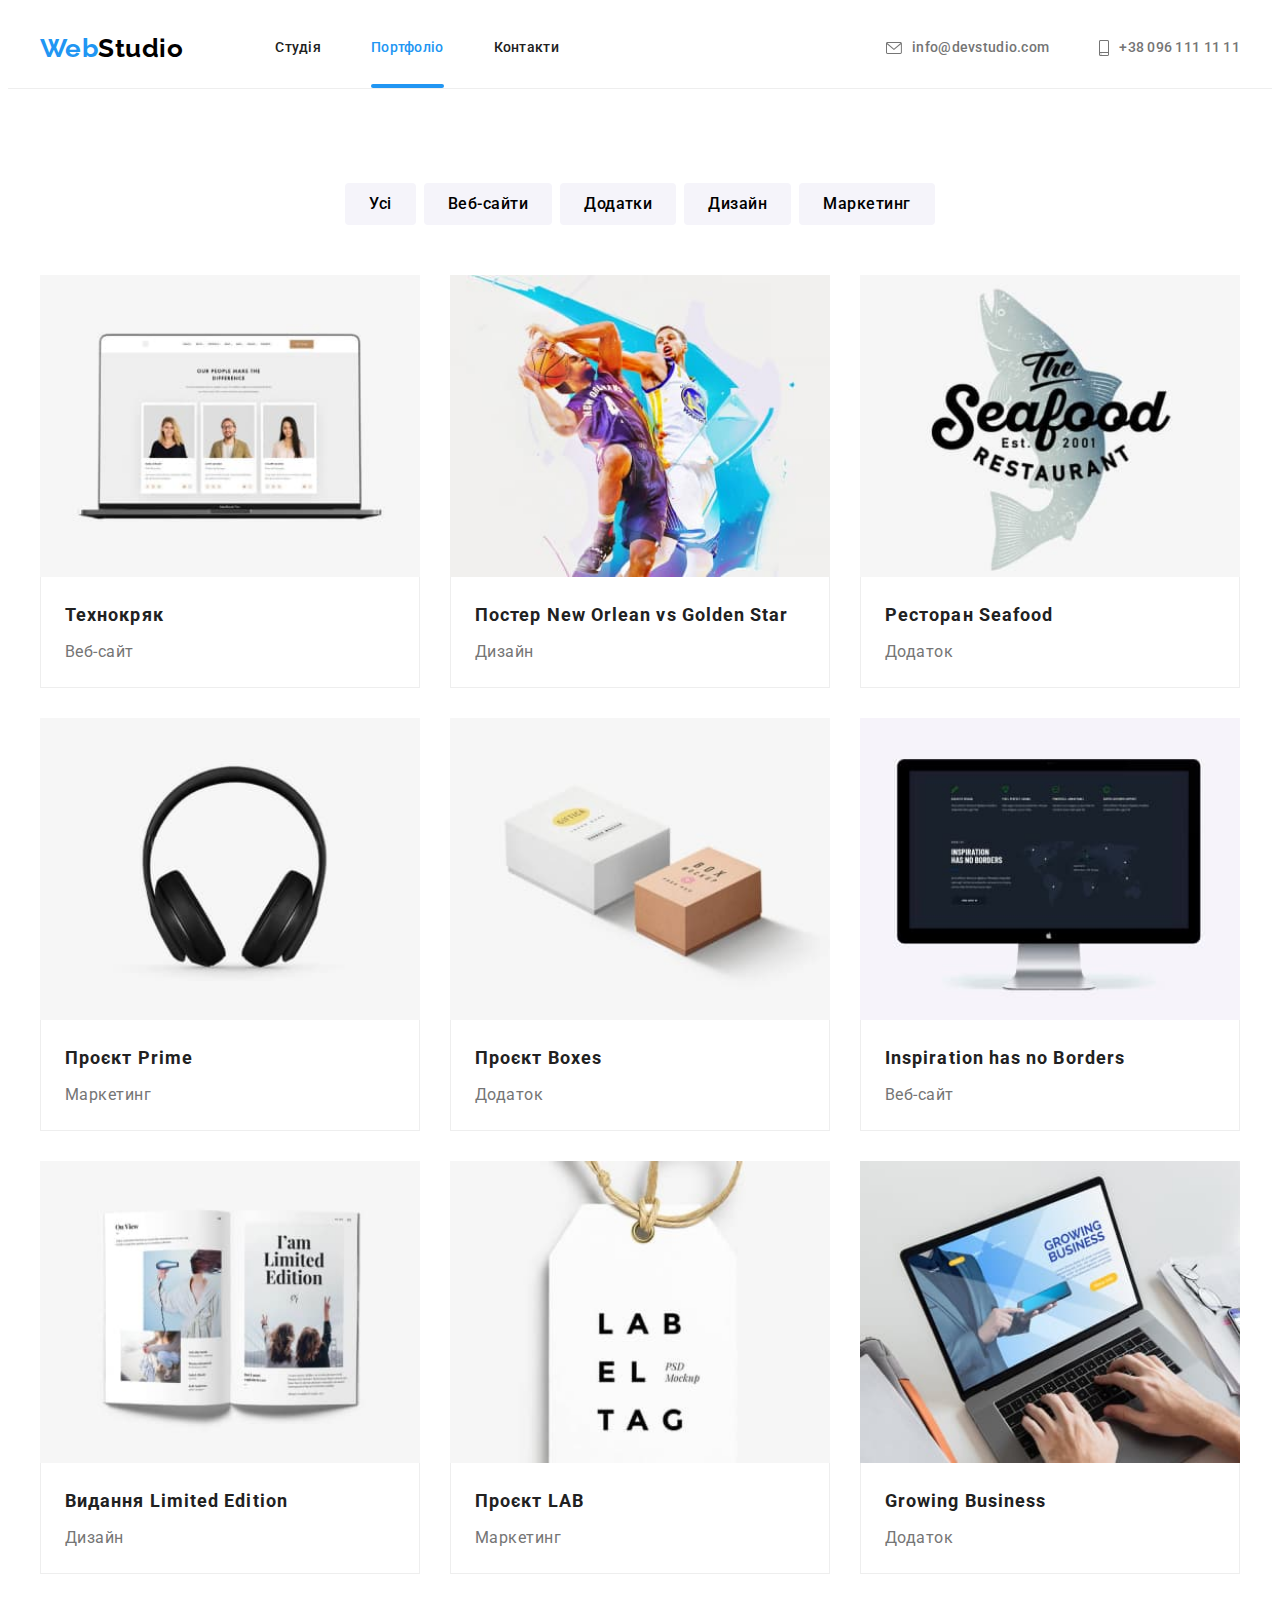
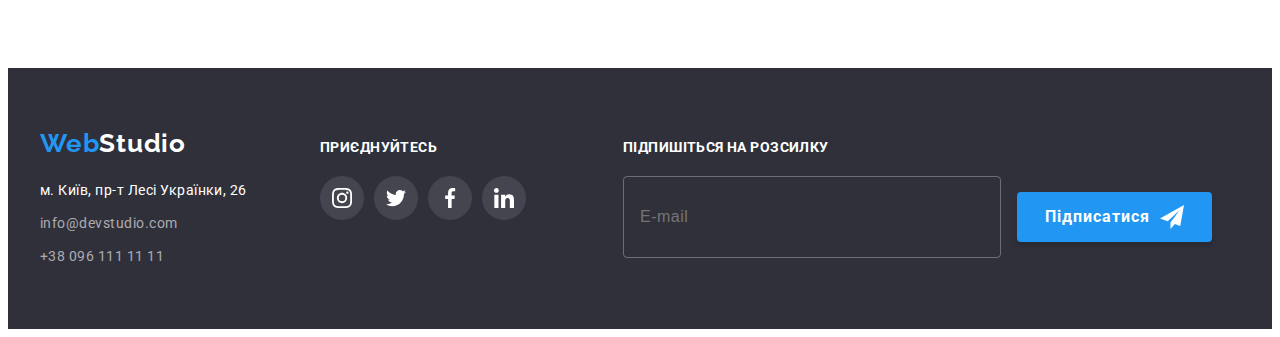
==== commit 2bfe6ffe: "HW-8" ====
--- a/portfolio.html
+++ b/portfolio.html
@@ -78,14 +78,12 @@
             </button>
             <ul class="mobile-menu-list list">
               <li class="mobile-menu-item">
+                <a href="./index.html" class="mobile-menu-link link">Студія</a>
+              </li>
+              <li class="mobile-menu-item">
                 <a
-                  href="./index.html"
-                  class="mobile-menu-link link current-page"
-                  >Студія</a
-                >
-              </li>
-              <li class="mobile-menu-item">
-                <a href="./portfolio.html" class="mobile-menu-link link"
+                  href="./portfolio.html"
+                  class="mobile-menu-link link current"
                   >Портфоліо</a
                 >
               </li>
@@ -263,7 +261,9 @@
                   </p>
                 </div>
                 <div class="img-description">
-                  <h2 class="portfolio-title">Постер <span lang="en">New Orlean vs Golden Star</span></h2>
+                  <h2 class="portfolio-title">
+                    Постер <span lang="en">New Orlean vs Golden Star</span>
+                  </h2>
                   <p class="portfolio-text">Дизайн</p>
                 </div>
               </a>
--- a/css/main.min.css
+++ b/css/main.min.css
@@ -1 +1 @@
-:root{--title-text-color: #212121;--ptimary-text-color: #757575;--accent-color: #2196f3;--a-color-black: #000000;--a-color-white: #ffffff;--team-bg-color: #f5f4fa;--button-hov-foc-color: #188ce8;--button-color-white: #ffffff;--btn-bgc-portfolio: #f5f4fa;--footer-hero-background-color: #2f303a;--hero-bg-color: #c4c4c4;--footer-color-contact: rgba(255, 255, 255, 0.6);--border-color-portfolio: #eeeeee;--background-svg-color: #f5f4fa;--customers-color: #afb1b8;--invitation-bg-color: rgba(255, 255, 255, 0.1);--invitation-icon-color: #ffffff;--bg-gradient: linear-gradient( to right, rgba(47, 48, 58, 0.4), rgba(47, 48, 58, 0.4) )}.visually-hidden{position:absolute;width:1px;height:1px;margin:-1px;border:0;padding:0;white-space:nowrap;-webkit-clip-path:inset(100%);clip-path:inset(100%);clip:rect(0 0 0 0);overflow:hidden}p,h1,h2,h3,h4,h5,h6{margin:0}ul,ol{margin:0;padding-left:0}button{cursor:pointer}address{font-style:normal}img{display:block;height:auto;max-width:100%;width:100%}.link{text-decoration:none}body{font-family:"Roboto",sans-serif;letter-spacing:.03em;background-color:var(--a-color-white);color:var(--ptimary-text-color)}.list{list-style:none;-webkit-text-decoration:dashed;text-decoration:dashed}.is-hidden{opacity:0;visibility:hidden;pointer-events:none}.container{width:100%;margin:0 auto;padding-left:15px;padding-right:15px}@media screen and (min-width: 480px){.container{max-width:480px}}@media screen and (min-width: 768px){.container{max-width:768px}}@media screen and (min-width: 1200px){.container{max-width:1200px}}.section-width{width:100%}@media screen and (min-width: 480px){.section-width{max-width:480px}}@media screen and (min-width: 768px){.section-width{max-width:768px}}@media screen and (min-width: 1200px){.section-width{max-width:1200px}}.main-nav{display:flex;align-items:center}.site-nav{display:flex;align-items:center}.logo-header{font-family:"Raleway",sans-serif;font-weight:700;font-size:24px;line-height:1.16;padding-top:10px;padding-bottom:10px;text-decoration:none;color:var(--a-color-black)}@media screen and (min-width: 767px){.logo-header{font-size:26px;line-height:1.19}}.logo-web{color:var(--accent-color)}.nav-list{position:relative;display:none;margin-left:93px}@media screen and (min-width: 768px){.nav-list{display:flex}}.nav-list .link.current{color:var(--accent-color)}.nav-list .link:hover,.nav-list .link:focus{color:var(--accent-color)}.nav-list .nav-item+.nav-item{margin-left:50px}.nav-item .link{display:block;padding-top:32px;padding-bottom:32px;font-weight:500;font-size:14px;line-height:1.14;letter-spacing:.02em;text-decoration:none;color:var(--title-text-color);transition:color 250ms cubic-bezier(0.4, 0, 0.2, 1)}.contact-nav{display:none}@media screen and (min-width: 768px){.contact-nav{display:flex;flex-wrap:wrap;margin-left:90px}}@media screen and (min-width: 1200px){.contact-nav{display:flex;flex-wrap:wrap;margin-left:auto}}.contact-nav .con-nav-item+.con-nav-item{margin-left:0px}@media screen and (min-width: 1200px){.contact-nav .con-nav-item+.con-nav-item{margin-left:50px}}.contact-nav .link:hover,.contact-nav .link:focus{color:var(--accent-color);transform:translateY(0);transition:transform 250ms cubic-bezier(0.4, 0, 0.2, 1)}.contact-link{display:flex;align-items:center;padding-top:5px;padding-bottom:5px;font-weight:500;font-size:12px;line-height:1.1666666667;letter-spacing:.02em;color:inherit;transition:color 250ms cubic-bezier(0.4, 0, 0.2, 1)}@media screen and (min-width: 1200px){.contact-link{padding-top:32px;padding-bottom:32px;font-size:14px;line-height:1.14;letter-spacing:.02em;text-decoration:none;color:inherit;transition:color 250ms cubic-bezier(0.4, 0, 0.2, 1)}}@media screen and (min-width: 1200px){.contact-icon-mail{width:16px;height:12px}}@media screen and (min-width: 1200px){.contact-icon-phone{height:16px}}.contact-icon-mail,.contact-icon-phone{fill:currentColor;margin-right:10px}.current-page{position:relative;display:block}.link.current::after{position:absolute;left:0;bottom:0;content:"";width:100%;height:4px;background-color:var(--accent-color);border-radius:2px}.mobile-menu-top,.mobile-menu-bottom{margin-left:40px}.menu-open{display:none}@media screen and (max-width: 767px){.menu-open{display:flex;align-items:center;fill:#000;margin-left:auto;background-color:rgba(0,0,0,0);border:none}}.mobile-menu{width:100vw;height:100vh;top:0;position:fixed;background-color:#fff;z-index:1;padding-top:10px;padding-bottom:10px}.mobile-menu>.container{height:100%;display:flex;flex-direction:column;justify-content:space-between;overflow:auto}.menu-close{display:flex;align-items:center;justify-content:center;margin-left:auto;margin-bottom:1px;width:30px;height:30px;background-color:rgba(0,0,0,0);border:none;transition:fill 250ms cubic-bezier(0.4, 0, 0.2, 1)}.menu-close:hover,.menu-close:focus{fill:var(--accent-color)}.mobile-menu-item:not(:last-child){margin-bottom:30px}.mobile-menu-list{margin-bottom:30px}.mobile-menu-link{font-weight:500;font-size:40px;line-height:1.175;letter-spacing:.02em;color:var(--a-color-black)}.mobile-menu-link:hover,.mobile-menu-link:focus{color:var(--accent-color)}.contact-menu-item:not(:last-child){margin-bottom:30px}.contact-menu-item:last-child{margin-bottom:64px}.contact-menu-phone{font-weight:500;font-size:34px;line-height:1.1764705882;letter-spacing:.02em;color:var(--accent-color)}.contact-menu-mail{font-weight:500;font-size:24px;line-height:1.1666666667;letter-spacing:.02em;color:inherit}.mobile-soc-list{display:flex;flex-wrap:wrap;position:relative;gap:10px;margin-bottom:48px}.mobile-soc-item:not(:last-child)::after{position:relative;content:"";width:22px;height:0;border:1px solid rgba(33,33,33,.2);transform:rotate(90deg);margin-left:10px}.mobile-soc-link{font-weight:500;font-size:18px;line-height:1.2222222222;letter-spacing:.02em;color:var(--accent-color)}.hero{margin:0 auto;padding-top:118px;padding-bottom:118px;background-image:var(--bg-gradient),url("../images/hero-bg/hero-bg-480px.jpg");max-width:480px;background-position:center;background-repeat:no-repeat;background-size:cover;background-color:var(--hero-bg-color);text-align:center}@media(min-device-pixel-ratio: 2),(-webkit-min-device-pixel-ratio: 2),(min-resolution: 192dpi),(min-resolution: 2dppx){.hero{background-image:var(--bg-gradient),url("../images/hero-bg/hero-bg-480px-2x.jpg")}}@media screen and (min-width: 768px){.hero{padding-top:118px;padding-bottom:118px;background-image:var(--bg-gradient),url("../images/hero-bg/hero-bg-768px.jpg");max-width:768px}}@media screen and (min-width: 768px)and (min-device-pixel-ratio: 2),screen and (min-width: 768px)and (-webkit-min-device-pixel-ratio: 2),screen and (min-width: 768px)and (min-resolution: 192dpi),screen and (min-width: 768px)and (min-resolution: 2dppx){.hero{background-image:var(--bg-gradient),url("../images/hero-bg/hero-bg-768px-2x.jpg")}}@media screen and (min-width: 1200px){.hero{padding-top:200px;padding-bottom:200px;max-width:1600px;background-image:var(--bg-gradient),url("../images/hero-bg/hero-bg-1200px.jpg")}}@media screen and (min-width: 1200px)and (min-device-pixel-ratio: 2),screen and (min-width: 1200px)and (-webkit-min-device-pixel-ratio: 2),screen and (min-width: 1200px)and (min-resolution: 192dpi),screen and (min-width: 1200px)and (min-resolution: 2dppx){.hero{background-image:var(--bg-gradient),url("../images/hero-bg/hero-bg-1200px-2x.jpg")}}.hero-container{max-width:360px}@media screen and (min-width: 768px){.hero-container{max-width:696px}}.hero-title{font-weight:900;font-size:26px;line-height:1.62;letter-spacing:.06em;text-transform:uppercase;color:var(--a-color-white)}@media screen and (min-width: 768px){.hero-title{font-size:44px;line-height:1.36;text-align:center;letter-spacing:.06em;text-transform:uppercase}}.hero-button{border-radius:4px;border-color:rgba(0,0,0,0);padding:10px 24px;margin-top:40px;font-family:inherit;font-weight:700;font-size:16px;line-height:1.88;text-align:center;letter-spacing:.06em;background-color:var(--accent-color);box-shadow:0px 4px 4px rgba(0,0,0,.15);color:var(--button-color-white);cursor:pointer;transition:background-color 250ms cubic-bezier(0.4, 0, 0.2, 1)}.hero-button:hover,.hero-button:focus{background-color:var(--button-hov-foc-color)}@media screen and (min-width: 768px){.hero-button{padding:10px 32px;margin-top:30px;font-size:16px;line-height:1.88}}.description{padding:60px 0}@media screen and (min-width: 1200px){.description{padding:94px 0}}.description-list{display:flex;flex-wrap:wrap;gap:30px}.description-item{width:100%}@media screen and (min-width: 768px){.description-item{flex-basis:calc((100% - 30px)/2)}}@media screen and (min-width: 1200px){.description-item{flex-basis:calc((100% - 90px)/4)}}.description-icon-size{margin-bottom:30px;width:100%;height:120px;border-radius:4px;background-size:70px;background-repeat:no-repeat;background-position:center;background-color:var(--background-svg-color);display:flex;align-items:center;justify-content:center}@media screen and (min-width: 768px){.description-icon-size{width:354px}}@media screen and (min-width: 1200px){.description-icon-size{width:270px}}.description-title{margin-bottom:10px;font-weight:700;font-size:14px;line-height:1.14;text-transform:uppercase;color:var(--title-text-color)}@media screen and (max-width: 768px){.description-title{text-align:center}}.description-text{font-size:14px;line-height:1.71;color:var(--ptimary-text-color)}.direction{padding:60px 0}@media screen and (min-width: 1200px){.direction{padding:94px 0}}@media screen and (max-width: 1200px){.direction{display:none}}.direction-list{display:flex;gap:30px}.direction-item{width:calc((100% - 60px)/3)}.direction-title{margin-bottom:50px;font-weight:700;font-size:36px;line-height:1.16;text-align:center;color:var(--title-text-color)}.direction-text-wrap{position:relative}.direction-text-item{position:absolute;bottom:0;font-weight:700;font-size:14px;line-height:1.14;text-align:center;letter-spacing:.03em;text-transform:uppercase;padding-top:27px;padding-bottom:27px;color:#fff;background:rgba(47,48,58,.8);height:70px;width:100%}.team{background:var(--team-bg-color);padding:60px 0}@media screen and (min-width: 1200px){.team{padding:94px 0}}.team-title{margin-bottom:50px;font-weight:700;font-size:36px;line-height:1.16;text-align:center;color:var(--title-text-color)}.team-list{display:flex;flex-wrap:wrap;gap:30px}.team-item{width:100%;background:var(--a-color-white);box-shadow:0px 1px 3px rgba(0,0,0,.12),0px 1px 1px rgba(0,0,0,.14),0px 2px 1px rgba(0,0,0,.2);border-radius:0px 0px 4px 4px}@media screen and (min-width: 768px){.team-item{flex-basis:calc((100% - 30px)/2)}}@media screen and (min-width: 1200px){.team-item{flex-basis:calc((100% - 90px)/4)}}.team-description{padding:30px 0}.team-member-name{font-weight:500;font-size:16px;line-height:1.18;text-align:center;color:var(--title-text-color)}.team-function{margin-top:10px;font-size:16px;line-height:1.18;text-align:center;color:var(--ptimary-text-color);margin-bottom:16px}.team-soc-list{display:flex;justify-content:center;gap:10px}.team-soc-item{width:44px;height:44px}.team-soc-link{width:100%;height:100%;border-radius:50%;display:flex;align-items:center;justify-content:center;transition:background-color 250ms cubic-bezier(0.4, 0, 0.2, 1)}.team-soc-link:hover,.team-soc-link:focus{background-color:var(--accent-color)}.team-soc-icon{fill:var(--customers-color);transition:fill 250ms cubic-bezier(0.4, 0, 0.2, 1)}.team-soc-link:hover .team-soc-icon,.team-soc-link:focus .team-soc-icon{fill:var(--a-color-white)}.customers{padding:60px 0}@media screen and (min-width: 1200px){.customers{padding:94px 0}}.customers-title{margin-bottom:50px;font-weight:700;font-size:36px;line-height:1.16;text-align:center;color:var(--title-text-color)}.customers-list{display:flex;flex-wrap:wrap;gap:30px}.customers-item{height:92px;width:calc((100% - 30px)/2)}@media screen and (min-width: 768px){.customers-item{width:calc((100% - 60px)/3)}}@media screen and (min-width: 1200px){.customers-item{width:calc((100% - 150px)/6)}}.customers-icon{fill:var(--customers-color);transition:fill 250ms cubic-bezier(0.4, 0, 0.2, 1)}.customers-link:hover .customers-icon,.customers-link:focus .customers-icon{fill:var(--accent-color)}.customers-link{width:100%;height:100%;border:1px solid var(--customers-color);border-radius:5px;display:flex;align-items:center;justify-content:center;transition:border-color 250ms cubic-bezier(0.4, 0, 0.2, 1)}.customers-link:hover,.customers-link:focus{border-color:var(--accent-color)}.logo-footer{display:block;margin-bottom:20px;font-family:"Raleway",sans-serif;text-decoration:none;color:var(--a-color-white);font-weight:700;font-size:26px;line-height:1.19;letter-spacing:.03em}@media screen and (max-width: 767px){.logo-footer{text-align:center}}.footer{background:var(--footer-hero-background-color)}.footer .container{padding:60px 0}.footer-container{display:flex;flex-wrap:wrap;flex-direction:column;align-items:center}@media screen and (min-width: 768px){.footer-container{display:flex;justify-content:space-evenly;align-items:baseline;flex-wrap:wrap;flex-direction:row}}@media screen and (min-width: 1200px){.footer-container{display:flex;align-items:baseline}}@media screen and (max-width: 1199px){.footer-address{display:flex;flex-wrap:wrap;align-items:center;flex-direction:column;margin-bottom:60px}}.address-item:nth-child(2){margin:9px 0}.address-list{text-align:center}@media screen and (min-width: 1200px){.address-list{text-align:left}}.item-address{font-size:14px;font-style:normal;line-height:1.71;text-decoration:none;color:var(--a-color-white);transition:color 250ms cubic-bezier(0.4, 0, 0.2, 1)}.address-item .effect:hover,.address-item .effect:focus{color:var(--accent-color)}.item-mail,.item-phone{font-size:14px;font-style:normal;line-height:1.71;text-decoration:none;color:var(--footer-color-contact);transition:color 250ms cubic-bezier(0.4, 0, 0.2, 1)}.invitation-title{margin-bottom:20px;font-weight:700;font-size:14px;line-height:1.14;letter-spacing:.03em;text-transform:uppercase;color:#fff}.invitation{display:flex;flex-wrap:wrap;flex-direction:column;align-items:center;margin-bottom:60px}@media screen and (min-width: 1199px){.invitation{margin-left:93px}}.invitation-soc-list{display:flex;justify-content:center;gap:10px}.invitation-soc-item{width:44px;height:44px}.invitation-soc-link{display:block;width:100%;height:100%;border-radius:50%;background:var(--invitation-bg-color);display:flex;align-items:center;justify-content:center;transition:background-color 250ms cubic-bezier(0.4, 0, 0.2, 1)}.invitation-soc-icon{fill:var(--invitation-icon-color);transition:fill 250ms cubic-bezier(0.4, 0, 0.2, 1)}.invitation-soc-link:hover,.invitation-soc-link:focus{background-color:var(--accent-color)}.signUp{display:flex;flex-wrap:wrap;flex-direction:column;align-items:center}@media screen and (min-width: 1199px){.signUp{margin-left:93px}}.signUp-title{margin-bottom:20px;font-weight:700;font-size:14px;line-height:1.14;letter-spacing:.03em;text-transform:uppercase;color:#fff}.signUp-input{align-items:center;font-weight:400;font-size:16px;line-height:1.25;letter-spacing:.03em;min-width:300px;height:50px;margin-bottom:20px;border:1px solid rgba(255,255,255,.3);background-color:rgba(0,0,0,0);border-radius:4px;padding-left:16px;padding-top:15px;padding-bottom:15px;color:rgba(255,255,255,.6)}@media screen and (min-width: 480px){.signUp-input{min-width:450px}}@media screen and (min-width: 1200px){.signUp-input{margin-right:12px;min-width:358px}}.signUp-input:focus{outline:rgba(0,0,0,0)}.signUp-btn{position:relative;border-radius:4px;border-color:rgba(0,0,0,0);border:none;padding:10px 62px 10px 28px;font-family:inherit;font-weight:700;font-size:16px;line-height:1.88;text-align:center;letter-spacing:.06em;background-color:var(--accent-color);box-shadow:0px 4px 4px rgba(0,0,0,.15);color:var(--button-color-white);cursor:pointer;transition:background-color 250ms cubic-bezier(0.4, 0, 0.2, 1)}.signUp-btn:hover,.signUp-btn:focus{background-color:var(--button-hov-foc-color)}.signUp-icon{position:absolute;margin-left:10px;top:50%;transform:translateY(-50%);fill:var(--a-color-white)}@media screen and (max-width: 1199px){.footer-form{display:flex;align-items:center;flex-direction:column}}.portfolio{padding:60px 0}@media screen and (min-width: 1200px){.portfolio{padding:94px 0}}.portfolio-header{border-bottom:1px solid var(--border-color-portfolio)}.portfolio-list-btn{display:flex;gap:15px;margin-bottom:50px;flex-wrap:wrap}@media screen and (min-width: 768px){.portfolio-list-btn{display:flex;justify-content:center;gap:8px;margin-bottom:50px}}.portfolio-btn{padding:6px 22px;flex-basis:calc((100% - 32px)/5);font-family:inherit;font-weight:500;font-size:16px;line-height:1.62;letter-spacing:.03em;text-align:center;background-color:var(--btn-bgc-portfolio);border-color:rgba(0,0,0,0);border-radius:4px;cursor:pointer;transition:background-color 250ms cubic-bezier(0.4, 0, 0.2, 1),box-shadow 250ms cubic-bezier(0.4, 0, 0.2, 1),color 250ms cubic-bezier(0.4, 0, 0.2, 1)}.portfolio-btn:hover,.portfolio-btn:focus{color:var(--a-color-white);background:var(--accent-color);box-shadow:0px 3px 1px rgba(0,0,0,.1),0px 1px 2px rgba(0,0,0,.08),0px 2px 2px rgba(0,0,0,.12)}.portfolio-list{gap:30px;display:flex;flex-wrap:wrap}.portfolio-item{width:100%}@media screen and (min-width: 768px){.portfolio-item{width:calc((100% - 30px)/2)}}@media screen and (min-width: 1200px){.portfolio-item{width:calc((100% - 60px)/3)}}.img-description{padding:20px 24px;border-left:1px solid var(--border-color-portfolio);border-bottom:1px solid var(--border-color-portfolio);border-right:1px solid var(--border-color-portfolio);flex-grow:1}.portfolio-link{text-decoration:none;display:block;transition:box-shadow 250ms cubic-bezier(0.4, 0, 0.2, 1)}.portfolio-link:hover,.portfolio-link:focus{box-shadow:0px 1px 1px rgba(0,0,0,.12),0px 4px 4px rgba(0,0,0,.06),1px 4px 6px rgba(0,0,0,.16)}.portfolio-title{margin-bottom:4px;font-weight:700;font-size:18px;line-height:2;letter-spacing:.06em;color:var(--title-text-color)}.portfolio-text{font-size:16px;line-height:1.88;color:var(--ptimary-text-color)}.portfolio-text-wrap{position:relative;overflow:hidden}.portfolio-text-item{position:absolute;top:0;padding:63px 24px;font-size:18px;line-height:1.56;letter-spacing:.03em;color:#fff;background:rgba(33,150,243,.9);height:100%;transform:translateY(100%);transition:transform 250ms cubic-bezier(0.4, 0, 0.2, 1)}.portfolio-link:hover .portfolio-text-item,.portfolio-link:focus .portfolio-text-item{transform:translateY(0)}.backdrop{width:100%;height:100%;background:rgba(0,0,0,.2);position:fixed;top:0%;transition:opacity 250ms cubic-bezier(0.4, 0, 0.2, 1),visibility 250ms cubic-bezier(0.4, 0, 0.2, 1)}.modal{position:absolute;top:50%;left:50%;transform:translate(-50%, -50%) scale(1);transition:transform 250ms cubic-bezier(0.4, 0, 0.2, 1);width:528px;min-height:581px;padding:40px;background:#fff;border-radius:4px}@media screen and (max-width: 1199px){.modal{height:95%;width:95%;max-height:609px;max-width:450px;overflow:scroll}}.backdrop.is-hidden .modal{transform:translate(-50%, -50%) scale(0)}.modal-close{width:30px;height:30px;background-color:rgba(0,0,0,0);border:1px solid rgba(0,0,0,.1);border-radius:50%;position:absolute;right:8px;top:8px;display:flex;align-items:center;justify-content:center;transition:fill 250ms cubic-bezier(0.4, 0, 0.2, 1)}.modal-close:hover,.modal-close:focus{fill:var(--accent-color)}.is-hidden{opacity:0;visibility:hidden;pointer-events:none}.modal-title{font-weight:700;font-size:20px;line-height:1.15;text-align:center;letter-spacing:.03em;color:#212121;margin-bottom:12px}.input-label{font-size:12px;line-height:1.16;letter-spacing:.01em;color:var(--ptimary-text-color)}.input-label span{display:block;margin-bottom:4px}.modal-field{margin-bottom:10px}.modal-field:nth-child(4){margin-bottom:20px}.modal-field:nth-child(5){margin-bottom:0}.input-wrap{position:relative}.modal-input-icon{position:absolute;left:12px;top:50%;transform:translateY(-50%);fill:var(--title-text-color);transition:fill 250ms cubic-bezier(0.4, 0, 0.2, 1)}.modal-input-icon:hover,.modal-input-icon:focus{fill:var(--accent-color)}.modal-input{width:100%;height:40px;border:1px solid rgba(33,33,33,.2);border-radius:4px;font-style:12px;color:var(--a-color-black);padding-left:40px;outline:rgba(0,0,0,0);transition:border-color 250ms cubic-bezier(0.4, 0, 0.2, 1)}.modal-input:hover,.modal-input:focus{border-color:var(--accent-color)}.modal-input:hover+.modal-input-icon,.modal-input:focus+.modal-input-icon{fill:var(--accent-color)}.modal-feedback{display:block;width:100%;height:120px;border:1px solid rgba(33,33,33,.2);border-radius:4px;padding:12px 16px;resize:none}.modal-feedback::-moz-placeholder{font-size:12px;line-height:1.16;letter-spacing:.01em;color:rgba(117,117,117,.5)}.modal-feedback:-ms-input-placeholder{font-size:12px;line-height:1.16;letter-spacing:.01em;color:rgba(117,117,117,.5)}.modal-feedback::placeholder{font-size:12px;line-height:1.16;letter-spacing:.01em;color:rgba(117,117,117,.5)}.modal-feedback:hover,.modal-feedback:focus{border-color:var(--accent-color)}.check-rules,.rules-btn{display:flex;justify-content:center}.user-rules-text{font-size:14px;line-height:1.17;letter-spacing:.03em;color:var(--ptimary-text-color);display:flex}.user-rules-text::before{content:"";width:16px;height:15px;border:2px solid var(--a-color-black);border-radius:3px;margin-right:5px}.user-rules-link{padding-left:3px;color:var(--accent-color)}.user-rules:checked+.user-rules-text::before{background-color:var(--accent-color);border-color:rgba(0,0,0,0);background-image:url(../images/check.svg);background-repeat:no-repeat}.user-rules:focus+.user-rules-text::before{border-color:var(--accent-color)}.user-rules-btn{border-radius:4px;border-color:rgba(0,0,0,0);padding:10px 52px;font-family:inherit;font-weight:700;font-size:16px;line-height:1.88;letter-spacing:.06em;text-align:center;background-color:var(--accent-color);box-shadow:0px 4px 4px rgba(0,0,0,.15);color:var(--button-color-white);cursor:pointer;transition:background-color 250ms cubic-bezier(0.4, 0, 0.2, 1)}.user-rules-btn:hover,.user-rules-btn:focus{background-color:var(--button-hov-foc-color)}.rules-btn{margin-top:30px}/*# sourceMappingURL=main.min.css.map */+:root{--title-text-color: #212121;--ptimary-text-color: #757575;--accent-color: #2196f3;--a-color-black: #000000;--a-color-white: #ffffff;--team-bg-color: #f5f4fa;--button-hov-foc-color: #188ce8;--button-color-white: #ffffff;--btn-bgc-portfolio: #f5f4fa;--footer-hero-background-color: #2f303a;--hero-bg-color: #c4c4c4;--footer-color-contact: rgba(255, 255, 255, 0.6);--border-color-portfolio: #eeeeee;--background-svg-color: #f5f4fa;--customers-color: #afb1b8;--invitation-bg-color: rgba(255, 255, 255, 0.1);--invitation-icon-color: #ffffff;--bg-gradient: linear-gradient( to right, rgba(47, 48, 58, 0.4), rgba(47, 48, 58, 0.4) )}.visually-hidden{position:absolute;width:1px;height:1px;margin:-1px;border:0;padding:0;white-space:nowrap;-webkit-clip-path:inset(100%);clip-path:inset(100%);clip:rect(0 0 0 0);overflow:hidden}p,h1,h2,h3,h4,h5,h6{margin:0}ul,ol{margin:0;padding-left:0}button{cursor:pointer}address{font-style:normal}img{display:block;height:auto;max-width:100%;width:100%}.link{text-decoration:none}body{font-family:"Roboto",sans-serif;letter-spacing:.03em;background-color:var(--a-color-white);color:var(--ptimary-text-color)}.list{list-style:none;-webkit-text-decoration:dashed;text-decoration:dashed}.is-hidden{opacity:0;visibility:hidden;pointer-events:none}.container{width:100%;margin:0 auto;padding-left:15px;padding-right:15px}@media screen and (min-width: 480px){.container{max-width:480px}}@media screen and (min-width: 768px){.container{max-width:768px}}@media screen and (min-width: 1200px){.container{max-width:1200px}}.section-width{width:100%}@media screen and (min-width: 480px){.section-width{max-width:480px}}@media screen and (min-width: 768px){.section-width{max-width:768px}}@media screen and (min-width: 1200px){.section-width{max-width:1200px}}.main-nav{display:flex;align-items:center}.site-nav{display:flex;align-items:center}.logo-header{font-family:"Raleway",sans-serif;font-weight:700;font-size:24px;line-height:1.16;padding-top:10px;padding-bottom:10px;text-decoration:none;color:var(--a-color-black)}@media screen and (min-width: 767px){.logo-header{font-size:26px;line-height:1.19}}.logo-web{color:var(--accent-color)}.nav-list{position:relative;display:none;margin-left:87px}@media screen and (min-width: 768px){.nav-list{display:flex}}@media screen and (min-width: 1200px){.nav-list{margin-left:92px}}.nav-list .link.current{color:var(--accent-color)}.nav-list .link:hover,.nav-list .link:focus{color:var(--accent-color)}.nav-list .nav-item+.nav-item{margin-left:50px}.nav-item .link{display:block;padding-top:32px;padding-bottom:32px;font-weight:500;font-size:14px;line-height:1.14;letter-spacing:.02em;text-decoration:none;color:var(--title-text-color);transition:color 250ms cubic-bezier(0.4, 0, 0.2, 1)}.contact-nav{display:none}@media screen and (min-width: 768px){.contact-nav{display:flex;flex-wrap:wrap;margin-left:90px}}@media screen and (min-width: 1200px){.contact-nav{display:flex;flex-wrap:wrap;margin-left:auto}}.contact-nav .con-nav-item+.con-nav-item{margin-left:0px}@media screen and (min-width: 1200px){.contact-nav .con-nav-item+.con-nav-item{margin-left:50px}}.contact-nav .link:hover,.contact-nav .link:focus{color:var(--accent-color);transform:translateY(0);transition:transform 250ms cubic-bezier(0.4, 0, 0.2, 1)}.contact-link{display:flex;align-items:center;padding-top:5px;padding-bottom:5px;font-weight:500;font-size:12px;line-height:1.1666666667;letter-spacing:.02em;color:inherit;transition:color 250ms cubic-bezier(0.4, 0, 0.2, 1)}@media screen and (min-width: 1200px){.contact-link{padding-top:32px;padding-bottom:32px;font-size:14px;line-height:1.14;letter-spacing:.02em;text-decoration:none;color:inherit;transition:color 250ms cubic-bezier(0.4, 0, 0.2, 1)}}@media screen and (min-width: 1200px){.contact-icon-mail{width:16px;height:12px}}@media screen and (min-width: 1200px){.contact-icon-phone{height:16px}}.contact-icon-mail,.contact-icon-phone{fill:currentColor;margin-right:8px}@media screen and (min-width: 1200px){.contact-icon-mail,.contact-icon-phone{margin-right:10px}}.current-page{position:relative;display:block}.link.current::after{position:absolute;left:0;bottom:0;content:"";width:100%;height:4px;background-color:var(--accent-color);border-radius:2px}.mobile-menu-top,.mobile-menu-bottom{margin-left:40px}.menu-open{display:none}@media screen and (max-width: 767px){.menu-open{display:flex;align-items:center;fill:#000;margin-left:auto;background-color:rgba(0,0,0,0);border:none}}.mobile-menu{width:100vw;height:100vh;top:0;position:fixed;background-color:#fff;z-index:1;padding-top:10px;padding-bottom:10px}.mobile-menu>.container{height:100%;display:flex;flex-direction:column;justify-content:space-between;overflow:auto}.menu-close{display:flex;align-items:center;justify-content:center;margin-left:auto;margin-bottom:1px;width:30px;height:30px;background-color:rgba(0,0,0,0);border:none;transition:fill 250ms cubic-bezier(0.4, 0, 0.2, 1)}.menu-close:hover,.menu-close:focus{fill:var(--accent-color)}.mobile-menu-item:not(:last-child){margin-bottom:30px}.mobile-menu-list{margin-bottom:30px}.mobile-menu-list .link.current{color:var(--accent-color)}.mobile-menu-link{font-weight:500;font-size:40px;line-height:1.175;letter-spacing:.02em;color:var(--a-color-black)}.mobile-menu-link:hover,.mobile-menu-link:focus{color:var(--accent-color)}.contact-menu-item:not(:last-child){margin-bottom:30px}.contact-menu-item:last-child{margin-bottom:64px}.contact-menu-phone{font-weight:500;font-size:34px;line-height:1.1764705882;letter-spacing:.02em;color:var(--accent-color)}.contact-menu-mail{font-weight:500;font-size:24px;line-height:1.1666666667;letter-spacing:.02em;color:inherit}.mobile-soc-list{display:flex;flex-wrap:wrap;position:relative;gap:10px;margin-bottom:48px}.mobile-soc-item:not(:last-child)::after{position:relative;content:"";width:22px;height:0;border:1px solid rgba(33,33,33,.2);transform:rotate(90deg);margin-left:10px}.mobile-soc-link{font-weight:500;font-size:18px;line-height:1.2222222222;letter-spacing:.02em;color:var(--accent-color)}.hero{margin:0 auto;padding-top:118px;padding-bottom:118px;background-image:var(--bg-gradient),url("../images/hero-bg/hero-bg-480px.jpg");max-width:480px;background-position:center;background-repeat:no-repeat;background-size:cover;background-color:var(--hero-bg-color);text-align:center}@media(min-device-pixel-ratio: 2),(-webkit-min-device-pixel-ratio: 2),(min-resolution: 192dpi),(min-resolution: 2dppx){.hero{background-image:var(--bg-gradient),url("../images/hero-bg/hero-bg-480px-2x.jpg")}}@media screen and (min-width: 768px){.hero{padding-top:118px;padding-bottom:118px;background-image:var(--bg-gradient),url("../images/hero-bg/hero-bg-768px.jpg");max-width:768px}}@media screen and (min-width: 768px)and (min-device-pixel-ratio: 2),screen and (min-width: 768px)and (-webkit-min-device-pixel-ratio: 2),screen and (min-width: 768px)and (min-resolution: 192dpi),screen and (min-width: 768px)and (min-resolution: 2dppx){.hero{background-image:var(--bg-gradient),url("../images/hero-bg/hero-bg-768px-2x.jpg")}}@media screen and (min-width: 1200px){.hero{padding-top:200px;padding-bottom:200px;max-width:1600px;background-image:var(--bg-gradient),url("../images/hero-bg/hero-bg-1200px.jpg")}}@media screen and (min-width: 1200px)and (min-device-pixel-ratio: 2),screen and (min-width: 1200px)and (-webkit-min-device-pixel-ratio: 2),screen and (min-width: 1200px)and (min-resolution: 192dpi),screen and (min-width: 1200px)and (min-resolution: 2dppx){.hero{background-image:var(--bg-gradient),url("../images/hero-bg/hero-bg-1200px-2x.jpg")}}.hero-container{max-width:360px}@media screen and (min-width: 768px){.hero-container{max-width:696px}}.hero-title{font-weight:900;font-size:26px;line-height:1.62;letter-spacing:.06em;text-transform:uppercase;color:var(--a-color-white)}@media screen and (min-width: 768px){.hero-title{font-size:44px;line-height:1.36;text-align:center;letter-spacing:.06em;text-transform:uppercase}}.hero-button{border-radius:4px;border-color:rgba(0,0,0,0);padding:10px 24px;margin-top:40px;font-family:inherit;font-weight:700;font-size:16px;line-height:1.88;text-align:center;letter-spacing:.06em;background-color:var(--accent-color);box-shadow:0px 4px 4px rgba(0,0,0,.15);color:var(--button-color-white);cursor:pointer;transition:background-color 250ms cubic-bezier(0.4, 0, 0.2, 1)}.hero-button:hover,.hero-button:focus{background-color:var(--button-hov-foc-color)}@media screen and (min-width: 768px){.hero-button{padding:10px 32px;margin-top:30px;font-size:16px;line-height:1.88}}.description{padding:60px 0}@media screen and (min-width: 1200px){.description{padding:94px 0}}.description-list{display:flex;flex-wrap:wrap;gap:30px}.description-item{width:100%}@media screen and (min-width: 768px){.description-item{flex-basis:calc((100% - 30px)/2)}}@media screen and (min-width: 1200px){.description-item{flex-basis:calc((100% - 90px)/4)}}.description-icon-size{margin-bottom:30px;width:100%;height:120px;border-radius:4px;background-size:70px;background-repeat:no-repeat;background-position:center;background-color:var(--background-svg-color);display:flex;align-items:center;justify-content:center}@media screen and (min-width: 768px){.description-icon-size{width:354px}}@media screen and (min-width: 1200px){.description-icon-size{width:270px}}.description-title{margin-bottom:10px;font-weight:700;font-size:14px;line-height:1.14;text-transform:uppercase;color:var(--title-text-color)}@media screen and (max-width: 768px){.description-title{text-align:center}}.description-text{font-size:14px;line-height:1.71;color:var(--ptimary-text-color)}.direction{padding-bottom:94px}@media screen and (max-width: 1200px){.direction{display:none}}.direction-list{display:flex;gap:30px}.direction-item{width:calc((100% - 60px)/3)}.direction-title{margin-bottom:30px;font-weight:700;font-size:36px;line-height:1.16;text-align:center;color:var(--title-text-color)}@media screen and (min-width: 1200px){.direction-title{margin-bottom:50px}}.direction-text-wrap{position:relative}.direction-text-item{position:absolute;bottom:0;font-weight:700;font-size:14px;line-height:1.14;text-align:center;letter-spacing:.03em;text-transform:uppercase;padding-top:27px;padding-bottom:27px;color:#fff;background:rgba(47,48,58,.8);height:70px;width:100%}.team{background:var(--team-bg-color);padding:60px 0}@media screen and (min-width: 1200px){.team{padding:94px 0}}.team-title{margin-bottom:30px;font-weight:700;font-size:36px;line-height:1.16;text-align:center;color:var(--title-text-color)}@media screen and (min-width: 1200px){.team-title{margin-bottom:50px}}.team-list{display:flex;flex-wrap:wrap;gap:30px}.team-item{width:100%;background:var(--a-color-white);box-shadow:0px 1px 3px rgba(0,0,0,.12),0px 1px 1px rgba(0,0,0,.14),0px 2px 1px rgba(0,0,0,.2);border-radius:0px 0px 4px 4px}@media screen and (min-width: 768px){.team-item{flex-basis:calc((100% - 30px)/2)}}@media screen and (min-width: 1200px){.team-item{flex-basis:calc((100% - 90px)/4)}}.team-description{padding:30px 0}.team-member-name{font-weight:500;font-size:16px;line-height:1.18;text-align:center;color:var(--title-text-color)}.team-function{margin-top:10px;font-size:16px;line-height:1.18;text-align:center;color:var(--ptimary-text-color);margin-bottom:16px}.team-soc-list{display:flex;justify-content:center;gap:10px}.team-soc-item{width:44px;height:44px}.team-soc-link{width:100%;height:100%;border-radius:50%;display:flex;align-items:center;justify-content:center;transition:background-color 250ms cubic-bezier(0.4, 0, 0.2, 1)}.team-soc-link:hover,.team-soc-link:focus{background-color:var(--accent-color)}.team-soc-icon{fill:var(--customers-color);transition:fill 250ms cubic-bezier(0.4, 0, 0.2, 1)}.team-soc-link:hover .team-soc-icon,.team-soc-link:focus .team-soc-icon{fill:var(--a-color-white)}.customers{padding:60px 0}@media screen and (min-width: 1200px){.customers{padding:94px 0}}.customers-title{margin-bottom:30px;font-weight:700;font-size:36px;line-height:1.16;text-align:center;color:var(--title-text-color)}@media screen and (min-width: 1200px){.customers-title{margin-bottom:50px}}.customers-list{display:flex;flex-wrap:wrap;gap:30px}.customers-item{height:92px;width:calc((100% - 30px)/2)}@media screen and (min-width: 768px){.customers-item{width:calc((100% - 60px)/3)}}@media screen and (min-width: 1200px){.customers-item{width:calc((100% - 150px)/6)}}.customers-icon{fill:var(--customers-color);transition:fill 250ms cubic-bezier(0.4, 0, 0.2, 1)}.customers-link:hover .customers-icon,.customers-link:focus .customers-icon{fill:var(--accent-color)}.customers-link{width:100%;height:100%;border:1px solid var(--customers-color);border-radius:5px;display:flex;align-items:center;justify-content:center;transition:border-color 250ms cubic-bezier(0.4, 0, 0.2, 1)}.customers-link:hover,.customers-link:focus{border-color:var(--accent-color)}.logo-footer{display:block;margin-bottom:20px;font-family:"Raleway",sans-serif;text-decoration:none;color:var(--a-color-white);font-weight:700;font-size:26px;line-height:1.19;letter-spacing:.03em}@media screen and (max-width: 767px){.logo-footer{text-align:center}}.footer{padding:60px 0;background:var(--footer-hero-background-color)}@media screen and (max-width: 767px){.footer-container{display:flex;flex-wrap:wrap;flex-direction:column;align-items:center}}@media screen and (min-width: 768px)and (max-width: 1199px){.footer-container{display:flex;flex-wrap:wrap;justify-content:space-around;align-items:baseline}}@media screen and (min-width: 1200px){.footer-container{display:flex;align-items:baseline}}.footer-address{display:flex;flex-wrap:wrap}@media screen and (max-width: 1199px){.footer-address{align-items:center;flex-direction:column;margin-bottom:60px}}@media screen and (min-width: 1200px){.footer-address{max-width:210px}}.address-item:nth-child(2){margin:9px 0}.address-list{text-align:center}@media screen and (min-width: 1200px){.address-list{text-align:left}}.item-address{font-size:14px;font-style:normal;line-height:1.71;text-decoration:none;color:var(--a-color-white);transition:color 250ms cubic-bezier(0.4, 0, 0.2, 1)}.address-item .effect:hover,.address-item .effect:focus{color:var(--accent-color)}.item-mail,.item-phone{font-size:14px;font-style:normal;line-height:1.71;text-decoration:none;color:var(--footer-color-contact);transition:color 250ms cubic-bezier(0.4, 0, 0.2, 1)}.invitation-title{margin-bottom:20px;font-weight:700;font-size:14px;line-height:1.14;letter-spacing:.03em;text-transform:uppercase;color:#fff}.invitation{display:flex;flex-wrap:wrap}@media screen and (max-width: 1199px){.invitation{flex-direction:column;align-items:center;margin-bottom:60px}}@media screen and (min-width: 1200px){.invitation{max-width:210px;margin-left:70px}}.invitation-soc-list{display:flex;justify-content:center;gap:10px}.invitation-soc-item{width:44px;height:44px}.invitation-soc-link{display:block;width:100%;height:100%;border-radius:50%;background:var(--invitation-bg-color);display:flex;align-items:center;justify-content:center;transition:background-color 250ms cubic-bezier(0.4, 0, 0.2, 1)}.invitation-soc-icon{fill:var(--invitation-icon-color);transition:fill 250ms cubic-bezier(0.4, 0, 0.2, 1)}.invitation-soc-link:hover,.invitation-soc-link:focus{background-color:var(--accent-color)}.signUp{display:flex;flex-wrap:wrap}@media screen and (max-width: 1199px){.signUp{flex-direction:column;align-items:center}}@media screen and (min-width: 1200px){.signUp{margin-left:93px}}.signUp-title{margin-bottom:20px;font-weight:700;font-size:14px;line-height:1.14;letter-spacing:.03em;text-transform:uppercase;color:#fff}.signUp-input{align-items:center;font-weight:400;font-size:16px;line-height:1.25;letter-spacing:.03em;min-width:300px;height:50px;border:1px solid rgba(255,255,255,.3);background-color:rgba(0,0,0,0);border-radius:4px;padding-left:16px;padding-top:15px;padding-bottom:15px;color:rgba(255,255,255,.6)}@media screen and (min-width: 480px)and (max-width: 1199px){.signUp-input{min-width:450px;margin-bottom:20px}}@media screen and (min-width: 1200px){.signUp-input{margin-right:12px;min-width:358px}}.signUp-input:focus{outline:rgba(0,0,0,0)}.signUp-btn{position:relative;border-radius:4px;border-color:rgba(0,0,0,0);border:none;padding:10px 62px 10px 28px;font-family:inherit;font-weight:700;font-size:16px;line-height:1.88;text-align:center;letter-spacing:.06em;background-color:var(--accent-color);box-shadow:0px 4px 4px rgba(0,0,0,.15);color:var(--button-color-white);cursor:pointer;transition:background-color 250ms cubic-bezier(0.4, 0, 0.2, 1)}.signUp-btn:hover,.signUp-btn:focus{background-color:var(--button-hov-foc-color)}.signUp-icon{position:absolute;margin-left:10px;top:50%;transform:translateY(-50%);fill:var(--a-color-white)}@media screen and (max-width: 1199px){.footer-form{display:flex;align-items:center;flex-direction:column}}.portfolio{padding:60px 0}@media screen and (min-width: 1200px){.portfolio{padding:94px 0}}.portfolio-header{border-bottom:1px solid var(--border-color-portfolio)}.portfolio-list-btn{display:flex;gap:15px;margin-bottom:50px;flex-wrap:wrap}@media screen and (min-width: 768px){.portfolio-list-btn{display:flex;justify-content:center;gap:8px;margin-bottom:50px}}.portfolio-btn{padding:6px 22px;flex-basis:calc((100% - 32px)/5);font-family:inherit;font-weight:500;font-size:16px;line-height:1.62;letter-spacing:.03em;text-align:center;background-color:var(--btn-bgc-portfolio);border-color:rgba(0,0,0,0);border-radius:4px;cursor:pointer;transition:background-color 250ms cubic-bezier(0.4, 0, 0.2, 1),box-shadow 250ms cubic-bezier(0.4, 0, 0.2, 1),color 250ms cubic-bezier(0.4, 0, 0.2, 1)}.portfolio-btn:hover,.portfolio-btn:focus{color:var(--a-color-white);background:var(--accent-color);box-shadow:0px 3px 1px rgba(0,0,0,.1),0px 1px 2px rgba(0,0,0,.08),0px 2px 2px rgba(0,0,0,.12)}.portfolio-list{gap:30px;display:flex;flex-wrap:wrap}.portfolio-item{width:100%}@media screen and (min-width: 768px){.portfolio-item{width:calc((100% - 30px)/2)}}@media screen and (min-width: 1200px){.portfolio-item{width:calc((100% - 60px)/3)}}@media screen and (min-width: 768px)and (max-width: 1199px){.portfolio-item:first-child .img-description{height:146px}}.img-description{padding:20px 24px;border-left:1px solid var(--border-color-portfolio);border-bottom:1px solid var(--border-color-portfolio);border-right:1px solid var(--border-color-portfolio);flex-grow:1}.portfolio-link{text-decoration:none;display:block;transition:box-shadow 250ms cubic-bezier(0.4, 0, 0.2, 1)}.portfolio-link:hover,.portfolio-link:focus{box-shadow:0px 1px 1px rgba(0,0,0,.12),0px 4px 4px rgba(0,0,0,.06),1px 4px 6px rgba(0,0,0,.16)}.portfolio-title{margin-bottom:4px;font-weight:700;font-size:18px;line-height:2;letter-spacing:.06em;color:var(--title-text-color)}.portfolio-text{font-size:16px;line-height:1.88;color:var(--ptimary-text-color)}.portfolio-text-wrap{position:relative;overflow:hidden}.portfolio-text-item{position:absolute;top:0;padding:63px 24px;font-size:18px;line-height:1.56;letter-spacing:.03em;color:#fff;background:rgba(33,150,243,.9);height:100%;transform:translateY(100%);transition:transform 250ms cubic-bezier(0.4, 0, 0.2, 1)}.portfolio-link:hover .portfolio-text-item,.portfolio-link:focus .portfolio-text-item{transform:translateY(0)}.backdrop{width:100%;height:100%;background:rgba(0,0,0,.2);position:fixed;top:0%;transition:opacity 250ms cubic-bezier(0.4, 0, 0.2, 1),visibility 250ms cubic-bezier(0.4, 0, 0.2, 1)}.modal{position:absolute;top:50%;left:50%;transform:translate(-50%, -50%) scale(1);transition:transform 250ms cubic-bezier(0.4, 0, 0.2, 1);width:528px;min-height:581px;padding:40px;background:#fff;border-radius:4px}@media screen and (max-width: 1199px){.modal{height:100%;width:100%;max-height:609px;max-width:450px;overflow:auto}}.backdrop.is-hidden .modal{transform:translate(-50%, -50%) scale(0)}.modal-close{width:30px;height:30px;background-color:rgba(0,0,0,0);border:1px solid rgba(0,0,0,.1);border-radius:50%;position:absolute;right:8px;top:8px;display:flex;align-items:center;justify-content:center;transition:fill 250ms cubic-bezier(0.4, 0, 0.2, 1)}.modal-close:hover,.modal-close:focus{fill:var(--accent-color)}.is-hidden{opacity:0;visibility:hidden;pointer-events:none}.modal-title{font-weight:700;font-size:20px;line-height:1.15;text-align:center;letter-spacing:.03em;color:#212121;margin-bottom:12px}.input-label{font-size:12px;line-height:1.16;letter-spacing:.01em;color:var(--ptimary-text-color)}.input-label span{display:block;margin-bottom:4px}.modal-field{margin-bottom:10px}.modal-field:nth-child(4){margin-bottom:20px}.modal-field:nth-child(5){margin-bottom:0}.input-wrap{position:relative}.modal-input-icon{position:absolute;left:12px;top:50%;transform:translateY(-50%);fill:var(--title-text-color);transition:fill 250ms cubic-bezier(0.4, 0, 0.2, 1)}.modal-input-icon:hover,.modal-input-icon:focus{fill:var(--accent-color)}.modal-input{width:100%;height:40px;border:1px solid rgba(33,33,33,.2);border-radius:4px;font-style:12px;color:var(--a-color-black);padding-left:40px;outline:rgba(0,0,0,0);transition:border-color 250ms cubic-bezier(0.4, 0, 0.2, 1)}.modal-input:hover,.modal-input:focus{border-color:var(--accent-color)}.modal-input:hover+.modal-input-icon,.modal-input:focus+.modal-input-icon{fill:var(--accent-color)}.modal-feedback{display:block;width:100%;height:120px;border:1px solid rgba(33,33,33,.2);border-radius:4px;padding:12px 16px;resize:none}.modal-feedback::-moz-placeholder{font-size:12px;line-height:1.16;letter-spacing:.01em;color:rgba(117,117,117,.5)}.modal-feedback:-ms-input-placeholder{font-size:12px;line-height:1.16;letter-spacing:.01em;color:rgba(117,117,117,.5)}.modal-feedback::placeholder{font-size:12px;line-height:1.16;letter-spacing:.01em;color:rgba(117,117,117,.5)}.modal-feedback:hover,.modal-feedback:focus{border-color:var(--accent-color)}.check-rules,.rules-btn{display:flex;justify-content:center}.user-rules-text{font-size:12px;line-height:1.1666666667;letter-spacing:.03em;color:var(--ptimary-text-color);display:flex}@media screen and (min-width: 1200px){.user-rules-text{font-size:14px;line-height:1.17;letter-spacing:.03em}}.user-rules-text::before{content:"";width:16px;height:15px;border:2px solid var(--a-color-black);border-radius:3px;margin-right:5px}.user-rules-link{padding-left:3px;color:var(--accent-color)}.user-rules:checked+.user-rules-text::before{background-color:var(--accent-color);border-color:rgba(0,0,0,0);background-image:url(../images/check.svg);background-repeat:no-repeat}.user-rules:focus+.user-rules-text::before{border-color:var(--accent-color)}.user-rules-btn{border-radius:4px;border-color:rgba(0,0,0,0);padding:10px 52px;font-family:inherit;font-weight:700;font-size:16px;line-height:1.88;letter-spacing:.06em;text-align:center;background-color:var(--accent-color);box-shadow:0px 4px 4px rgba(0,0,0,.15);color:var(--button-color-white);cursor:pointer;transition:background-color 250ms cubic-bezier(0.4, 0, 0.2, 1)}.user-rules-btn:hover,.user-rules-btn:focus{background-color:var(--button-hov-foc-color)}.rules-btn{margin-top:30px}/*# sourceMappingURL=main.min.css.map */